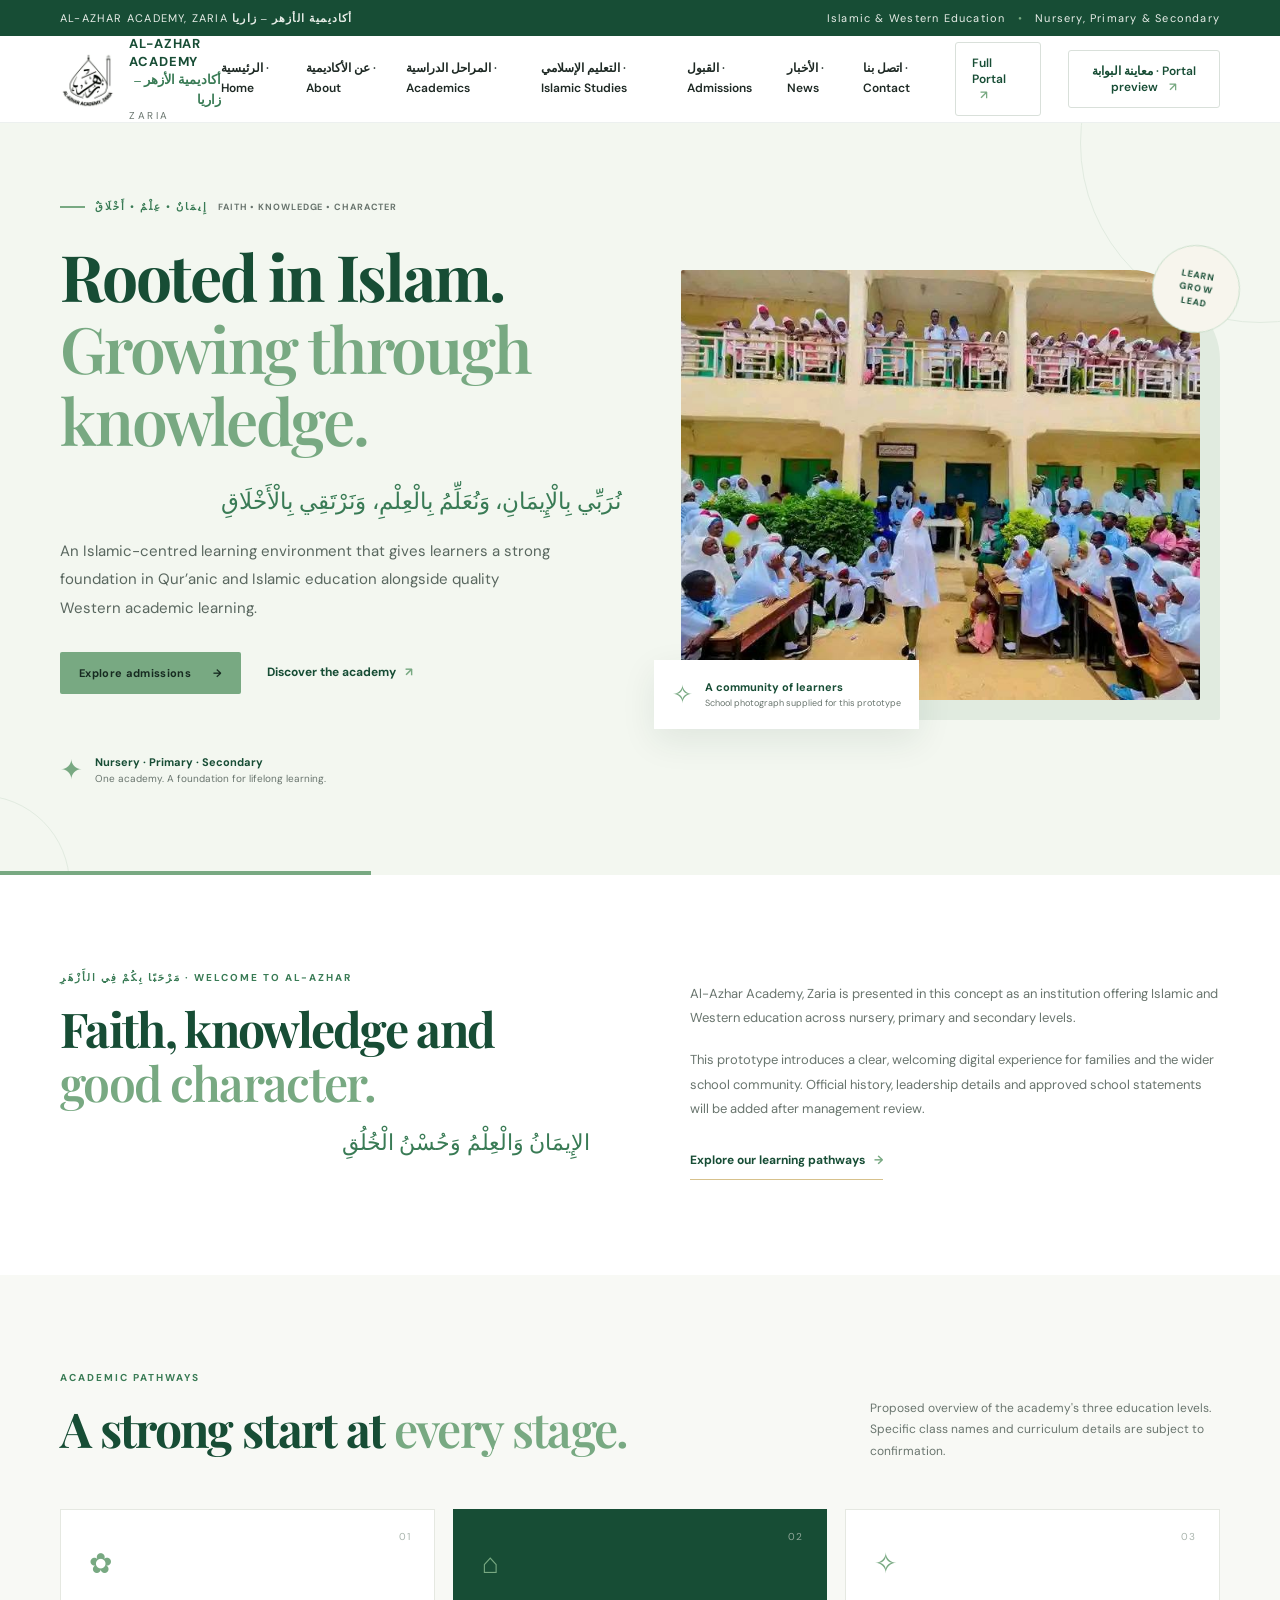
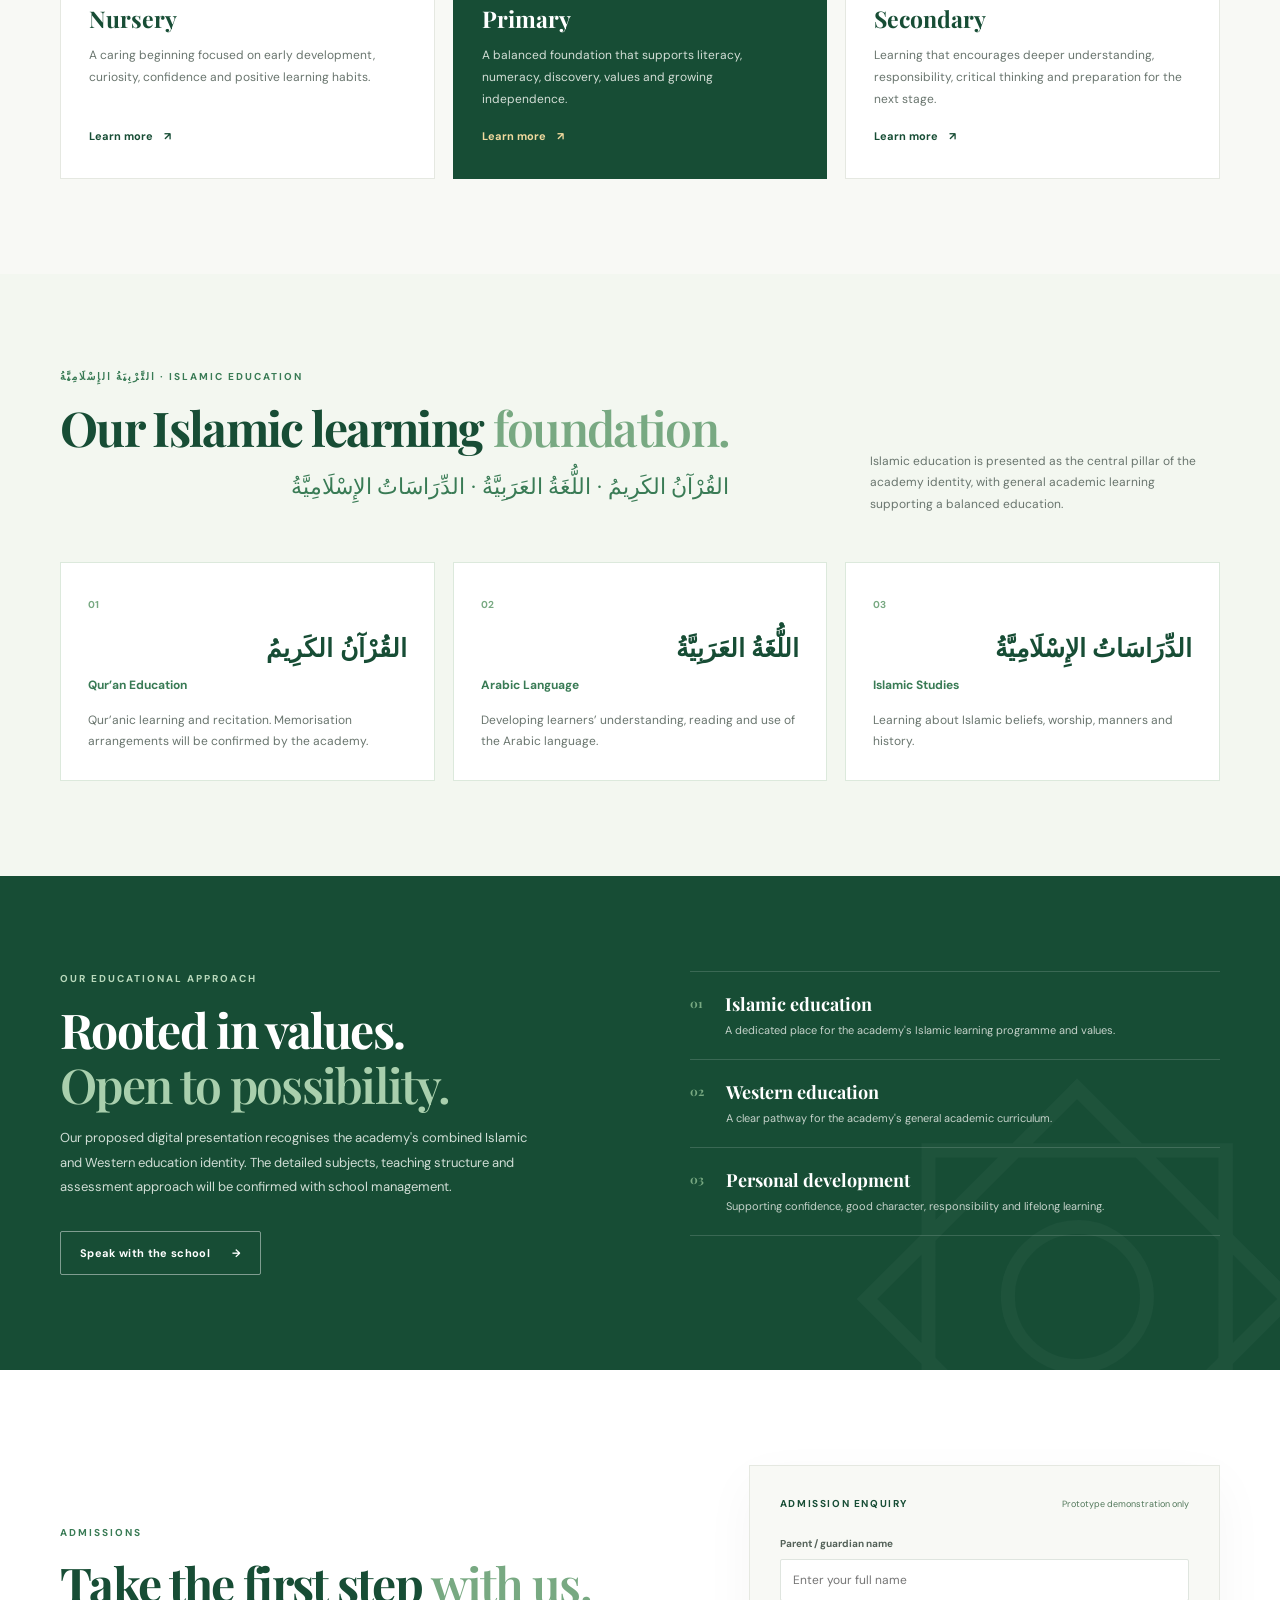
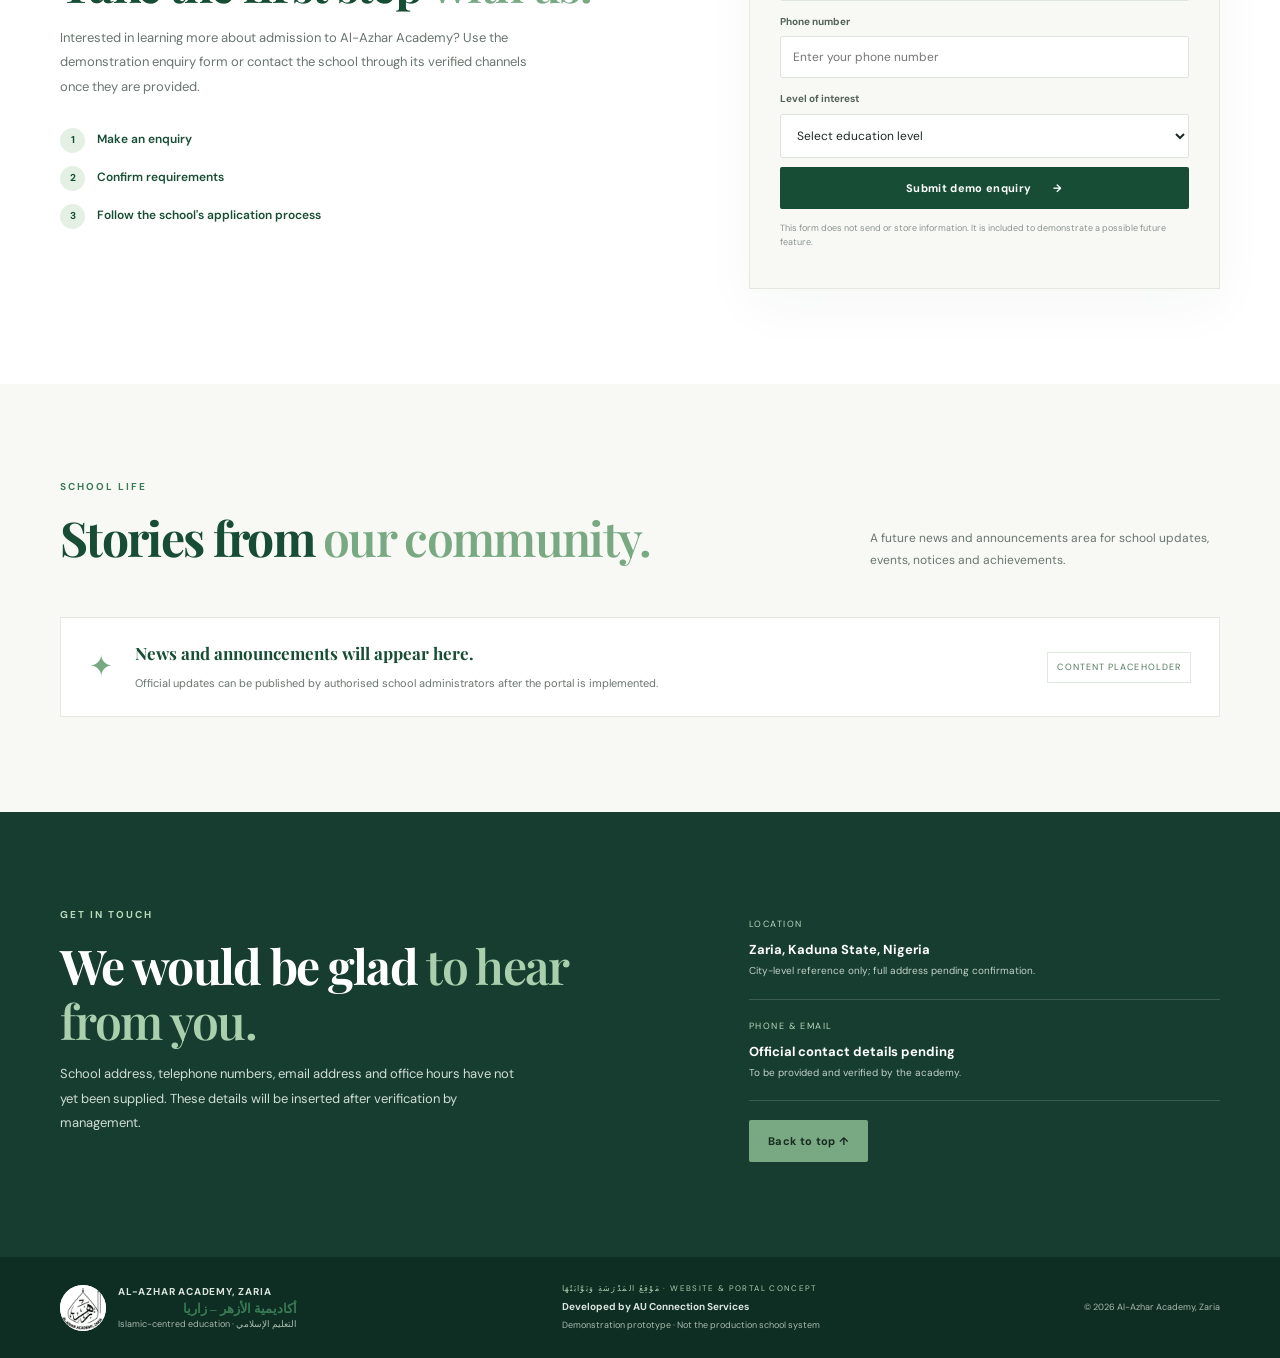
==== index.html @ fdc5828b "Set public website to English-first reading direction" ====
<!doctype html>
<html lang="en" dir="ltr">
<head>
  <meta charset="utf-8">
  <meta name="viewport" content="width=device-width, initial-scale=1">
  <meta name="description" content="Al-Azhar Academy, Zaria — a proposed digital home for Islamic and Western education.">
  <meta name="theme-color" content="#174d35">
  <title>Al-Azhar Academy, Zaria | Learning with Knowledge and Values</title>
  <link rel="preconnect" href="https://fonts.googleapis.com">
  <link rel="preconnect" href="https://fonts.gstatic.com" crossorigin>
  <link href="https://fonts.googleapis.com/css2?family=DM+Sans:wght@400;500;600;700&family=Playfair+Display:wght@600;700;800&display=swap" rel="stylesheet">
  <link rel="stylesheet" href="styles.css">
</head>
<body>
  <!-- Top information strip: replace sample contact details after school confirmation. -->
  <div class="topbar"><div class="container topbar-inner"><span>AL-AZHAR ACADEMY, ZARIA <b lang="ar" dir="rtl">أكاديمية الأزهر – زاريا</b></span><span>Islamic &amp; Western Education <i>•</i> Nursery, Primary &amp; Secondary</span></div></div>
  <header class="site-header">
    <div class="container nav-wrap">
      <a class="brand" href="#home" aria-label="Al-Azhar Academy home"><img src="school-logo.jpg" alt="Al-Azhar Academy, Zaria official logo"><span><strong>AL-AZHAR ACADEMY</strong><b class="arabic-brand" lang="ar" dir="rtl">أكاديمية الأزهر – زاريا</b><small>ZARIA</small></span></a>
      <button class="menu-toggle" id="menuToggle" aria-label="Open navigation" aria-expanded="false">☰</button>
      <nav class="main-nav" id="mainNav" aria-label="Main navigation">
        <a href="#home">الرئيسية · Home</a><a href="#about">عن الأكاديمية · About</a><a href="#programmes">المراحل الدراسية · Academics</a><a href="#islamic">التعليم الإسلامي · Islamic Studies</a><a href="#admissions">القبول · Admissions</a><a href="#news">الأخبار · News</a><a href="#contact">اتصل بنا · Contact</a><a href="portal.html" class="portal-button">Full Portal <span>↗</span></a><button class="portal-button" id="portalButton">معاينة البوابة · Portal preview <span>↗</span></button>
      </nav>
    </div>
  </header>
  <main>
    <section class="hero" id="home"><div class="hero-shape shape-one"></div><div class="hero-shape shape-two"></div><div class="container hero-grid">
      <div class="hero-copy"><div class="eyebrow"><span></span> إِيمَانٌ • عِلْمٌ • أَخْلَاقٌ <small>FAITH • KNOWLEDGE • CHARACTER</small></div><h1>Rooted in Islam. <em>Growing through knowledge.</em></h1><p class="arabic-lead" lang="ar" dir="rtl">نُرَبِّي بِالْإِيمَانِ، وَنُعَلِّمُ بِالْعِلْمِ، وَنَرْتَقِي بِالْأَخْلَاقِ</p><p class="hero-lead">An Islamic-centred learning environment that gives learners a strong foundation in Qur’anic and Islamic education alongside quality Western academic learning.</p><div class="hero-actions"><a class="btn btn-gold" href="#admissions">Explore admissions <b>→</b></a><a class="text-link" href="#about">Discover the academy <span>↗</span></a></div><div class="hero-note"><span class="note-mark">✦</span><span><strong>Nursery · Primary · Secondary</strong><small>One academy. A foundation for lifelong learning.</small></span></div></div>
      <div class="hero-visual"><div class="photo-frame"><img src="school-photo.jpg" alt="Students and part of the Al-Azhar Academy school premises"></div><div class="photo-caption"><span class="caption-icon">✧</span><span><strong>A community of learners</strong><small>School photograph supplied for this prototype</small></span></div><div class="round-stamp">LEARN<br>GROW<br>LEAD</div></div>
    </div><div class="hero-bottom-line"></div></section>
    <section class="intro section" id="about"><div class="container intro-grid"><div><p class="section-kicker">مَرْحَبًا بِكُمْ فِي الأَزْهَرِ · WELCOME TO AL-AZHAR</p><h2>Faith, knowledge and <em>good character.</em></h2><p class="arabic-heading" lang="ar" dir="rtl">الإِيمَانُ وَالْعِلْمُ وَحُسْنُ الْخُلُقِ</p></div><div class="intro-text"><p>Al-Azhar Academy, Zaria is presented in this concept as an institution offering Islamic and Western education across nursery, primary and secondary levels.</p><p>This prototype introduces a clear, welcoming digital experience for families and the wider school community. Official history, leadership details and approved school statements will be added after management review.</p><a class="under-link" href="#programmes">Explore our learning pathways <span>→</span></a></div></div></section>
    <section class="programmes section" id="programmes"><div class="container"><div class="section-heading"><div><p class="section-kicker">ACADEMIC PATHWAYS</p><h2>A strong start at <em>every stage.</em></h2></div><p>Proposed overview of the academy's three education levels. Specific class names and curriculum details are subject to confirmation.</p></div><div class="programme-grid">
      <article class="programme-card"><div class="card-number">01</div><div class="programme-icon">✿</div><h3>Nursery</h3><p>A caring beginning focused on early development, curiosity, confidence and positive learning habits.</p><a href="#contact">Learn more <span>↗</span></a></article>
      <article class="programme-card featured"><div class="card-number">02</div><div class="programme-icon">⌂</div><h3>Primary</h3><p>A balanced foundation that supports literacy, numeracy, discovery, values and growing independence.</p><a href="#contact">Learn more <span>↗</span></a></article>
      <article class="programme-card"><div class="card-number">03</div><div class="programme-icon">✧</div><h3>Secondary</h3><p>Learning that encourages deeper understanding, responsibility, critical thinking and preparation for the next stage.</p><a href="#contact">Learn more <span>↗</span></a></article>
    </div></div></section>
    <section class="islamic section" id="islamic"><div class="container"><div class="section-heading"><div><p class="section-kicker">التَّرْبِيَةُ الإِسْلَامِيَّةُ · ISLAMIC EDUCATION</p><h2>Our Islamic learning <em>foundation.</em></h2><p class="arabic-heading" lang="ar" dir="rtl">القُرْآنُ الكَرِيمُ · اللُّغَةُ العَرَبِيَّةُ · الدِّرَاسَاتُ الإِسْلَامِيَّةُ</p></div><p>Islamic education is presented as the central pillar of the academy identity, with general academic learning supporting a balanced education.</p></div><div class="islamic-grid"><article><span>01</span><h3 lang="ar" dir="rtl">القُرْآنُ الكَرِيمُ</h3><b>Qur’an Education</b><p>Qur’anic learning and recitation. Memorisation arrangements will be confirmed by the academy.</p></article><article><span>02</span><h3 lang="ar" dir="rtl">اللُّغَةُ العَرَبِيَّةُ</h3><b>Arabic Language</b><p>Developing learners’ understanding, reading and use of the Arabic language.</p></article><article><span>03</span><h3 lang="ar" dir="rtl">الدِّرَاسَاتُ الإِسْلَامِيَّةُ</h3><b>Islamic Studies</b><p>Learning about Islamic beliefs, worship, manners and history.</p></article></div></div></section><section class="values section"><div class="container values-grid"><div class="values-copy"><p class="section-kicker light">OUR EDUCATIONAL APPROACH</p><h2>Rooted in values.<br><em>Open to possibility.</em></h2><p>Our proposed digital presentation recognises the academy's combined Islamic and Western education identity. The detailed subjects, teaching structure and assessment approach will be confirmed with school management.</p><a class="btn btn-outline" href="#contact">Speak with the school <span>→</span></a></div><div class="values-list"><div><span>01</span><section><h3>Islamic education</h3><p>A dedicated place for the academy's Islamic learning programme and values.</p></section></div><div><span>02</span><section><h3>Western education</h3><p>A clear pathway for the academy's general academic curriculum.</p></section></div><div><span>03</span><section><h3>Personal development</h3><p>Supporting confidence, good character, responsibility and lifelong learning.</p></section></div></div></div></section>
    <section class="admissions section" id="admissions"><div class="container admissions-grid"><div><p class="section-kicker">ADMISSIONS</p><h2>Take the first step <em>with us.</em></h2><p class="admissions-lead">Interested in learning more about admission to Al-Azhar Academy? Use the demonstration enquiry form or contact the school through its verified channels once they are provided.</p><div class="admission-steps"><span><b>1</b> Make an enquiry</span><span><b>2</b> Confirm requirements</span><span><b>3</b> Follow the school's application process</span></div></div>
      <form class="enquiry-card" id="enquiryForm"><div class="form-title"><span>ADMISSION ENQUIRY</span><small>Prototype demonstration only</small></div><label for="parentName">Parent / guardian name</label><input id="parentName" name="parentName" required placeholder="Enter your full name"><label for="phone">Phone number</label><input id="phone" name="phone" required placeholder="Enter your phone number"><label for="level">Level of interest</label><select id="level" name="level" required><option value="">Select education level</option><option>Nursery</option><option>Primary</option><option>Secondary</option></select><button class="btn btn-green" type="submit">Submit demo enquiry <span>→</span></button><p class="form-disclaimer">This form does not send or store information. It is included to demonstrate a possible future feature.</p><div class="form-feedback" id="formFeedback" role="status"></div></form>
    </div></section>
    <section class="news section" id="news"><div class="container"><div class="section-heading"><div><p class="section-kicker">SCHOOL LIFE</p><h2>Stories from <em>our community.</em></h2></div><p>A future news and announcements area for school updates, events, notices and achievements.</p></div><div class="news-placeholder"><div class="news-symbol">✦</div><div><strong>News and announcements will appear here.</strong><p>Official updates can be published by authorised school administrators after the portal is implemented.</p></div><span class="coming-soon">CONTENT PLACEHOLDER</span></div></div></section>
    <section class="contact section" id="contact"><div class="container contact-grid"><div><p class="section-kicker light">GET IN TOUCH</p><h2>We would be glad <em>to hear from you.</em></h2><p>School address, telephone numbers, email address and office hours have not yet been supplied. These details will be inserted after verification by management.</p></div><div class="contact-details"><div><span>LOCATION</span><strong>Zaria, Kaduna State, Nigeria</strong><small>City-level reference only; full address pending confirmation.</small></div><div><span>PHONE &amp; EMAIL</span><strong>Official contact details pending</strong><small>To be provided and verified by the academy.</small></div><a class="btn btn-gold" href="#home">Back to top ↑</a></div></div></section>
  </main>
  <footer class="footer"><div class="container footer-inner"><div class="footer-brand"><img src="school-logo.jpg" alt="Al-Azhar Academy logo"><span><strong>AL-AZHAR ACADEMY, ZARIA</strong><b class="arabic-brand" lang="ar" dir="rtl">أكاديمية الأزهر – زاريا</b><small>Islamic-centred education · التعليم الإسلامي</small></span></div><div class="footer-note"><span>مَوْقِعُ المَدْرَسَةِ وَبَوَّابَتُهَا · WEBSITE &amp; PORTAL CONCEPT</span><strong>Developed by AU Connection Services</strong><small>Demonstration prototype · Not the production school system</small></div><div class="copyright">© <span id="year"></span> Al-Azhar Academy, Zaria</div></div></footer>
  <!-- Portal preview modal: visual concept only; no login or live data is connected. -->
  <div class="modal-backdrop" id="portalModal" aria-hidden="true"><section class="portal-modal" role="dialog" aria-modal="true" aria-labelledby="portalTitle"><button class="modal-close" id="closePortal" aria-label="Close portal preview">×</button><p class="section-kicker">FUTURE DIGITAL SERVICE</p><h2 id="portalTitle">School portal <em>preview.</em></h2><p>This screen illustrates how a future portal could present services. No accounts, student records or live school data are connected.</p><div class="portal-options"><button type="button" data-role="parent"><span>◎</span><strong>Parent portal</strong><small>Attendance, notices and learner updates</small></button><button type="button" data-role="student"><span>▤</span><strong>Student portal</strong><small>Timetable, assignments and results</small></button><button type="button" data-role="teacher"><span>⌘</span><strong>Teacher / Staff</strong><small>Class activities and academic records</small></button><button type="button" data-role="admin"><span>▦</span><strong>Administration</strong><small>School operations and reporting</small></button></div><div class="portal-dashboard" id="portalDashboard" aria-live="polite"><h3>Choose a portal to explore</h3><p>Select Parent, Student, Teacher or Administration to view an interactive sample dashboard.</p></div><a class="btn btn-green portal-launch" href="portal.html">Open full school portal <span>↗</span></a><div class="demo-label">INTERACTIVE DEMONSTRATION · SAMPLE DATA ONLY · NO REAL LOGIN</div></section></div>
  <script src="script.js"></script>
</body>
</html>
---- styles.css ----
/* Al-Azhar Academy prototype styles. Keep layout, colour and responsive rules here. */
:root{--green:#174d35;--green2:#397b55;--gold:#78a982;--cream:#f3f7f0;--ink:#1e2924;--muted:#69756e;--line:#e5e8e1;--white:#fff;--serif:'Playfair Display',Georgia,serif;--sans:'DM Sans',Arial,sans-serif}*{box-sizing:border-box}html{scroll-behavior:smooth}body{margin:0;background:#fff;color:var(--ink);font-family:var(--sans);line-height:1.65}a{color:inherit;text-decoration:none}.container{width:min(1160px,calc(100% - 48px));margin:auto}.topbar{background:var(--green);color:#e9eee9;font-size:11px;letter-spacing:.11em}.topbar-inner{display:flex;justify-content:space-between;padding:9px 0}.topbar i{color:var(--gold);font-style:normal;padding:0 8px}.site-header{background:#fff;position:sticky;top:0;z-index:20;border-bottom:1px solid rgba(18,63,49,.08)}.nav-wrap{height:86px;display:flex;align-items:center;justify-content:space-between}.brand,.footer-brand{display:flex;align-items:center;gap:12px}.brand img{width:57px;height:57px;object-fit:contain}.brand span,.footer-brand span{display:flex;flex-direction:column;line-height:1.35}.brand strong{font-size:13px;letter-spacing:.07em;color:var(--green)}.brand small{font-size:10px;letter-spacing:.25em;color:var(--muted)}.main-nav{display:flex;align-items:center;gap:27px;font-size:12px;font-weight:600}.main-nav>a{transition:color .2s}.main-nav>a:hover{color:var(--gold)}.portal-button{border:1px solid #d9e0da;background:white;color:var(--green);padding:12px 16px;border-radius:3px;font:600 12px var(--sans);cursor:pointer}.portal-button span{color:var(--gold);padding-left:8px}.menu-toggle{display:none;border:0;background:none;font-size:26px;color:var(--green)}.hero{position:relative;overflow:hidden;background:var(--cream);padding:76px 0 82px}.hero-grid{display:grid;grid-template-columns:1.02fr .98fr;align-items:center;gap:60px;position:relative;z-index:1}.eyebrow,.section-kicker{font-size:10px;letter-spacing:.2em;font-weight:700;color:var(--green2)}.eyebrow{display:flex;align-items:center;gap:10px}.eyebrow span{width:25px;height:2px;background:var(--gold)}h1,h2,h3,p{margin-top:0}h1,h2{font-family:var(--serif);font-weight:700;letter-spacing:-.035em;line-height:1.13}h1{font-size:clamp(42px,5vw,66px);margin:24px 0 22px;color:var(--green)}h1 em,h2 em{font-weight:600;color:var(--gold);font-style:normal}.hero-lead{font-size:15px;line-height:1.9;color:#59675f;max-width:500px}.hero-actions{display:flex;align-items:center;gap:26px;margin-top:30px}.btn{display:inline-flex;align-items:center;justify-content:center;gap:22px;padding:14px 19px;border:0;border-radius:2px;font:700 11px var(--sans);letter-spacing:.03em;cursor:pointer}.btn-gold{background:var(--gold);color:#172b21}.btn-green{background:var(--green);color:white;width:100%;margin-top:9px}.btn-outline{border:1px solid rgba(255,255,255,.45);color:#fff;background:transparent;margin-top:18px}.text-link,.under-link{font-size:12px;font-weight:700;color:var(--green)}.text-link span,.under-link span{color:var(--gold);padding-left:6px}.hero-note{display:flex;gap:12px;align-items:center;margin-top:54px}.note-mark{font-size:27px;color:var(--gold)}.hero-note span:last-child{display:flex;flex-direction:column}.hero-note strong{font-size:11px;color:var(--green)}.hero-note small{font-size:10px;color:var(--muted)}.hero-visual{position:relative;padding:0 20px 22px 0}.photo-frame{height:430px;overflow:hidden;border-radius:2px 70px 2px 2px;box-shadow:20px 20px 0 #e1ebe0}.photo-frame img{width:100%;height:100%;object-fit:cover;object-position:center}.photo-caption{position:absolute;bottom:-7px;left:-27px;background:#fff;padding:14px 18px;display:flex;align-items:center;gap:12px;box-shadow:0 12px 35px #173b2b16}.caption-icon{font-size:25px;color:var(--gold)}.photo-caption span:last-child{display:flex;flex-direction:column}.photo-caption strong{font-size:11px;color:var(--green)}.photo-caption small{font-size:9px;color:var(--muted)}.round-stamp{position:absolute;right:-20px;top:-25px;border:1px solid #c8ddc9;background:#f7f5ed;color:var(--green);border-radius:50%;width:88px;height:88px;display:grid;place-content:center;text-align:center;font-size:9px;font-weight:700;letter-spacing:.12em;line-height:1.5;transform:rotate(10deg)}.hero-shape{position:absolute;border:1px solid #e1ebe0;border-radius:50%}.shape-one{width:360px;height:360px;right:-160px;top:-160px}.shape-two{width:180px;height:180px;left:-110px;bottom:-100px}.hero-bottom-line{height:4px;background:var(--gold);position:absolute;bottom:0;left:0;width:29%}.section{padding:95px 0}.intro-grid{display:grid;grid-template-columns:1fr 1fr;gap:100px}.section h2{font-size:clamp(34px,4vw,48px);color:var(--green);margin:15px 0}.intro-text{padding-top:12px;color:var(--muted);font-size:13px;line-height:1.9}.intro-text p{margin-bottom:17px}.under-link{display:inline-block;margin-top:10px;border-bottom:1px solid #d7c18c;padding-bottom:7px}.programmes{background:#f8f9f5}.section-heading{display:flex;align-items:end;justify-content:space-between;gap:50px;margin-bottom:38px}.section-heading>p{max-width:350px;font-size:12px;line-height:1.8;color:var(--muted);margin-bottom:8px}.programme-grid{display:grid;grid-template-columns:repeat(3,1fr);gap:18px}.programme-card{position:relative;background:#fff;padding:31px 28px 28px;border:1px solid var(--line);min-height:270px;transition:transform .25s,box-shadow .25s}.programme-card:hover{transform:translateY(-5px);box-shadow:0 18px 40px #173b2b0c}.programme-card.featured{background:var(--green);color:white;border-color:var(--green)}.card-number{position:absolute;right:23px;top:19px;color:#a9b4ad;font-size:10px;letter-spacing:.1em}.featured .card-number{color:#91a89a}.programme-icon{font-size:28px;color:var(--gold);margin-bottom:16px}.programme-card h3{font:700 23px var(--serif);margin-bottom:10px;color:var(--green)}.featured h3{color:white}.programme-card p{font-size:12px;color:var(--muted);line-height:1.85;min-height:66px}.featured p{color:#d3ded6}.programme-card a{font-size:11px;font-weight:700;color:var(--green)}.featured a{color:#f1d99e}.programme-card a span{padding-left:8px}.values{background:var(--green);color:white;position:relative;overflow:hidden}.values:after{content:'۞';position:absolute;right:-25px;bottom:-160px;color:#ffffff08;font-size:470px;line-height:1}.values-grid{display:grid;grid-template-columns:1fr 1fr;gap:100px;position:relative;z-index:1}.section-kicker.light{color:#b9d9bc}.values h2,.contact h2{color:white}.values h2 em,.contact h2 em{color:#a9cfad}.values-copy>p:not(.section-kicker),.contact-grid>div:first-child>p:not(.section-kicker){font-size:13px;color:#d0ddd5;line-height:1.9;max-width:470px}.values-list>div{display:flex;gap:22px;padding:20px 0;border-bottom:1px solid #ffffff27}.values-list>div:first-child{border-top:1px solid #ffffff27}.values-list>div>span{font:700 12px var(--serif);color:var(--gold);padding-top:3px}.values-list h3{font:700 18px var(--serif);margin:0 0 5px}.values-list p{font-size:11px;color:#c5d2ca;margin:0}.admissions-grid{display:grid;grid-template-columns:1fr .8fr;gap:100px;align-items:center}.admissions-lead{font-size:13px;color:var(--muted);line-height:1.9;max-width:470px}.admission-steps{display:grid;gap:13px;margin-top:28px;font-size:12px;font-weight:600;color:var(--green)}.admission-steps span{display:flex;align-items:center;gap:12px}.admission-steps b{width:25px;height:25px;border-radius:50%;background:#e5f0e4;color:var(--green);display:grid;place-items:center;font-size:10px}.enquiry-card{padding:30px;background:#f8f9f5;border:1px solid var(--line);box-shadow:0 18px 50px #173b2b0a}.form-title{display:flex;justify-content:space-between;align-items:center;margin-bottom:24px}.form-title span{font-size:10px;font-weight:700;letter-spacing:.16em;color:var(--green)}.form-title small{font-size:9px;color:#52785b}.enquiry-card label{display:block;font-size:10px;font-weight:700;margin:13px 0 6px;color:#536158}.enquiry-card input,.enquiry-card select{width:100%;padding:12px;border:1px solid #dfe5df;background:#fff;border-radius:2px;font:12px var(--sans);color:var(--ink)}.enquiry-card input:focus,.enquiry-card select:focus{outline:2px solid #78a98255;border-color:var(--gold)}.form-disclaimer{font-size:9px;color:#8a938d;line-height:1.6;margin:12px 0 0}.form-feedback{font-size:11px;color:var(--green);margin-top:8px}.news{background:#f8f9f5}.news-placeholder{display:flex;align-items:center;gap:22px;background:white;border:1px solid var(--line);padding:24px 28px}.news-symbol{font-size:29px;color:var(--gold)}.news-placeholder strong{font:700 17px var(--serif);color:var(--green)}.news-placeholder p{font-size:11px;color:var(--muted);margin:5px 0 0}.coming-soon{margin-left:auto;white-space:nowrap;font-size:9px;letter-spacing:.12em;color:#52785b;border:1px solid #dce9dc;padding:7px 9px}.contact{background:#163d30;color:white}.contact-grid{display:grid;grid-template-columns:1fr .8fr;gap:100px}.contact-details{padding-top:10px}.contact-details>div{display:flex;flex-direction:column;padding:0 0 19px;margin-bottom:19px;border-bottom:1px solid #ffffff28}.contact-details span{font-size:9px;letter-spacing:.16em;color:#b9d9bc;margin-bottom:7px}.contact-details strong{font-size:13px}.contact-details small{font-size:10px;color:#c4d1c9;margin-top:3px}.footer{background:#0e2d23;color:#dbe4de;padding:25px 0}.footer-inner{display:flex;align-items:center;justify-content:space-between;gap:20px}.footer-brand img{width:46px;height:46px;object-fit:contain;background:#fff;border-radius:50%}.footer-brand strong{font-size:10px;letter-spacing:.08em}.footer-brand small,.footer-note small{font-size:9px;color:#aabbb0}.footer-note{display:flex;flex-direction:column;gap:3px}.footer-note>span{font-size:8px;letter-spacing:.17em;color:#a9cfad}.footer-note strong{font-size:10px}.copyright{font-size:9px;color:#aabbb0}.modal-backdrop{display:none;position:fixed;inset:0;background:#081b14b8;z-index:50;align-items:center;justify-content:center;padding:20px}.modal-backdrop.open{display:flex}.portal-modal{position:relative;background:#fff;max-width:610px;width:100%;padding:38px;border-radius:4px;box-shadow:0 30px 90px #0004}.portal-modal h2{font-size:37px;margin:10px 0}.portal-modal>p:not(.section-kicker){font-size:12px;color:var(--muted);line-height:1.8}.modal-close{position:absolute;right:18px;top:12px;border:0;background:none;font-size:28px;color:var(--green);cursor:pointer}.portal-options{display:grid;grid-template-columns:1fr 1fr;gap:10px;margin:23px 0}.portal-options article{border:1px solid var(--line);padding:15px;display:grid;grid-template-columns:32px 1fr;column-gap:9px}.portal-options article>span{grid-row:span 2;font-size:21px;color:var(--gold)}.portal-options strong{font-size:12px;color:var(--green)}.portal-options small{font-size:9px;color:var(--muted)}.demo-label{font-size:9px;letter-spacing:.15em;font-weight:700;color:#52785b;background:#edf4eb;padding:10px;text-align:center}
@media(max-width:900px){.main-nav{gap:14px}.hero-grid{gap:35px}.photo-frame{height:360px}.intro-grid,.values-grid,.admissions-grid,.contact-grid{gap:45px}.section{padding:75px 0}}
@media(max-width:720px){.container{width:min(100% - 34px,560px)}.topbar-inner{font-size:9px;gap:12px}.topbar-inner span:last-child{text-align:right}.nav-wrap{height:72px}.brand img{width:48px;height:48px}.menu-toggle{display:block}.main-nav{display:none;position:absolute;top:72px;left:0;right:0;background:#fff;padding:20px 24px 24px;box-shadow:0 15px 20px #0c302016;flex-direction:column;align-items:stretch;gap:17px}.main-nav.open{display:flex}.main-nav>a{font-size:13px}.portal-button{align-self:flex-start}.hero{padding:55px 0 65px}.hero-grid{grid-template-columns:1fr;gap:48px}.hero-visual{margin:0 8px 0 22px}.photo-frame{height:310px}.round-stamp{right:-13px}.hero-note{margin-top:35px}.hero-actions{gap:18px;flex-wrap:wrap}.section{padding:66px 0}.intro-grid,.values-grid,.admissions-grid,.contact-grid{grid-template-columns:1fr;gap:25px}.section-heading{display:block}.section-heading>p{margin-top:12px}.programme-grid{grid-template-columns:1fr}.programme-card{min-height:auto}.programme-card p{min-height:0}.values-list{margin-top:10px}.enquiry-card{padding:23px}.news-placeholder{align-items:flex-start;padding:20px;gap:14px}.coming-soon{display:none}.footer-inner{align-items:flex-start;flex-direction:column}.footer-note{padding-left:58px}.copyright{padding-left:58px}.portal-modal{padding:29px 22px}.portal-options{grid-template-columns:1fr 1fr}}
@media(max-width:390px){.topbar-inner span:last-child{max-width:52%}.hero-actions{align-items:flex-start;flex-direction:column}.portal-options{grid-template-columns:1fr}.photo-frame{height:260px}}


/* Bilingual Islamic identity additions. Arabic uses right-to-left direction and a readable Arabic font. */
.arabic-brand,.arabic-lead,.arabic-heading,[lang="ar"]{font-family:"Noto Naskh Arabic","Amiri",serif}
.arabic-brand{font-size:13px;color:var(--green2);font-weight:700;line-height:1.5}
.arabic-lead{font-size:23px;color:var(--green2);line-height:2;margin:12px 0}
.arabic-heading{font-size:22px;color:var(--green2);margin:12px 0 18px}
.eyebrow small{font-size:9px;letter-spacing:.1em;color:var(--muted)}
.islamic{background:#f3f7f0}
.islamic-grid{display:grid;grid-template-columns:repeat(3,1fr);gap:18px}
.islamic-grid article{background:#fff;border:1px solid #dce9dc;padding:27px;position:relative}
.islamic-grid article>span{font-size:10px;color:#78a982;font-weight:700}
.islamic-grid h3{font-size:25px;color:var(--green);margin:12px 0 2px}
.islamic-grid b{font-size:12px;color:var(--green2)}
.islamic-grid p{font-size:12px;color:var(--muted);line-height:1.8;margin:12px 0 0}
.portal-options button{border:1px solid var(--line);background:#fff;padding:15px;display:grid;grid-template-columns:32px 1fr;column-gap:9px;text-align:left;cursor:pointer;font-family:var(--sans)}
.portal-options button:hover,.portal-options button.active{border-color:#78a982;background:#f3f7f0}
.portal-options button>span{grid-row:span 2;font-size:21px;color:#78a982}
.portal-options button strong{font-size:12px;color:var(--green)}
.portal-options button small{font-size:9px;color:var(--muted)}
.portal-dashboard{background:#f3f7f0;border:1px solid #dce9dc;padding:18px;margin:0 0 14px}
.portal-dashboard h3{font:700 19px var(--serif);color:var(--green);margin:0 0 8px}
.portal-dashboard p{font-size:11px;color:var(--muted);margin:0 0 12px}
.portal-dashboard .demo-tiles{display:grid;grid-template-columns:repeat(2,1fr);gap:8px}
.portal-dashboard .demo-tiles div{background:#fff;border:1px solid #e1ebe0;padding:10px}
.portal-dashboard .demo-tiles strong{display:block;color:var(--green);font-size:12px}
.portal-dashboard .demo-tiles small{font-size:9px;color:var(--muted)}
.portal-dashboard .demo-action{margin:8px 8px 0 0;border:1px solid #b9d9bc;background:#fff;color:var(--green);padding:8px 10px;font:600 10px var(--sans);cursor:pointer}
.portal-dashboard .demo-action:hover{background:#e5f0e4}
@media(max-width:720px){.islamic-grid{grid-template-columns:1fr}.arabic-lead{font-size:19px}.portal-dashboard .demo-tiles{grid-template-columns:1fr 1fr}}


/* Payment-record demonstration styles. */
.portal-subheading{font:700 15px var(--serif);color:var(--green);margin:18px 0 8px}
.portal-hint{font-size:10px!important;color:var(--muted);line-height:1.7;margin:10px 0}
.demo-payment-form{display:grid;grid-template-columns:1fr 1fr;gap:10px;background:#fff;border:1px solid var(--line);padding:12px;margin:10px 0}
.demo-payment-form label{display:flex;flex-direction:column;gap:5px;font-size:10px;font-weight:700;color:var(--green)}
.demo-payment-form input,.demo-payment-form select{width:100%;min-width:0;padding:9px;border:1px solid var(--line);background:#fff;color:var(--ink);font:11px var(--sans)}
.demo-payment-form button,.demo-payment-form .demo-action-feedback{grid-column:1/-1}
.payment-record{display:grid;grid-template-columns:1fr 1.4fr auto;gap:10px;align-items:center;padding:11px;border:1px solid var(--line);background:#fff;margin:7px 0}
.payment-record strong{display:block;color:var(--green);font-size:13px}
.payment-record b{display:block;font-size:10px;color:var(--ink)}
.payment-record small{display:block;font-size:9px;color:var(--muted)}
.payment-status{font-size:9px;color:#27633e;background:#e9f4e9;padding:5px 7px;white-space:nowrap}
@media(max-width:520px){.demo-payment-form{grid-template-columns:1fr}.payment-record{grid-template-columns:1fr 1fr}.payment-status{grid-column:1/-1;justify-self:start}}


/* Academy watermark and direct portal launch button. */
body:before{content:"";position:fixed;inset:0;pointer-events:none;z-index:0;background-image:url("school-logo.jpg");background-repeat:no-repeat;background-position:center;background-size:min(48vw,520px);opacity:.025;filter:grayscale(1)}
.site-header,main,footer,.modal-backdrop{position:relative;z-index:1}
.portal-launch{margin:0 0 14px;width:100%;text-align:center}
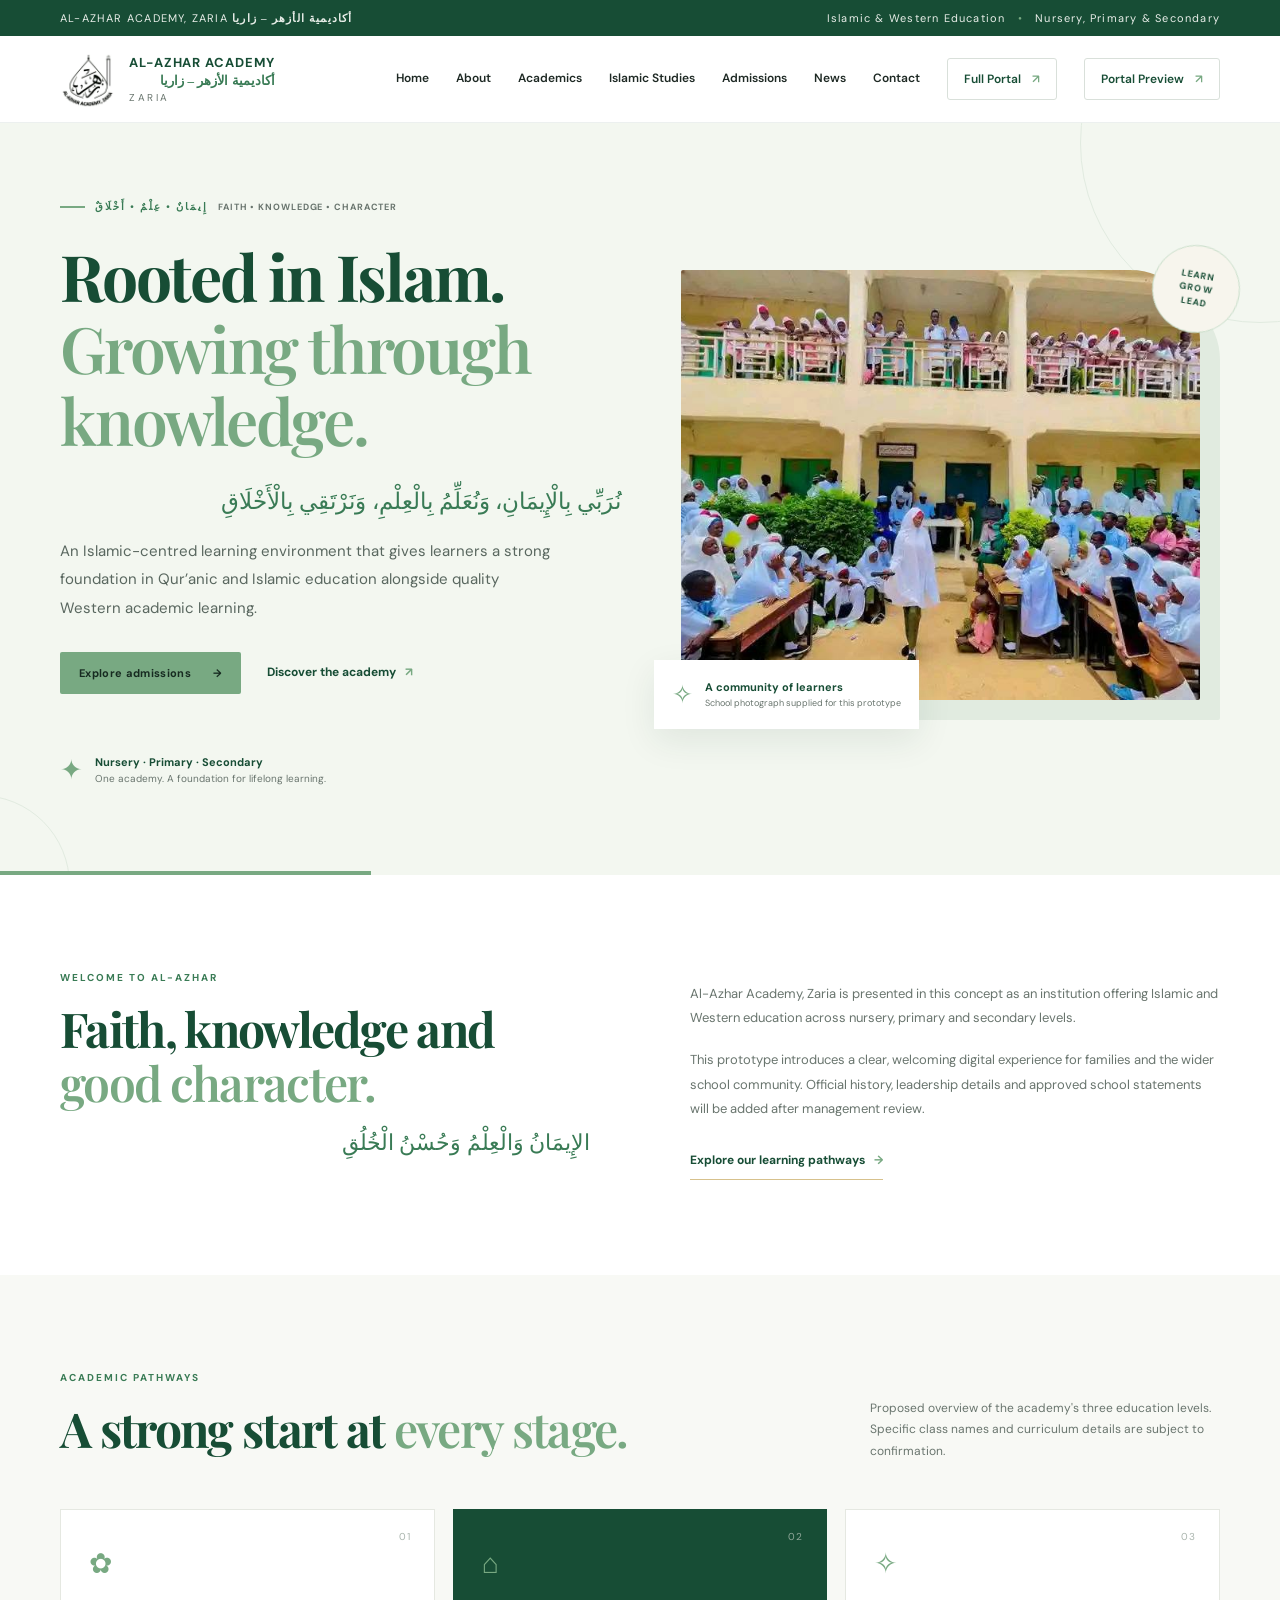
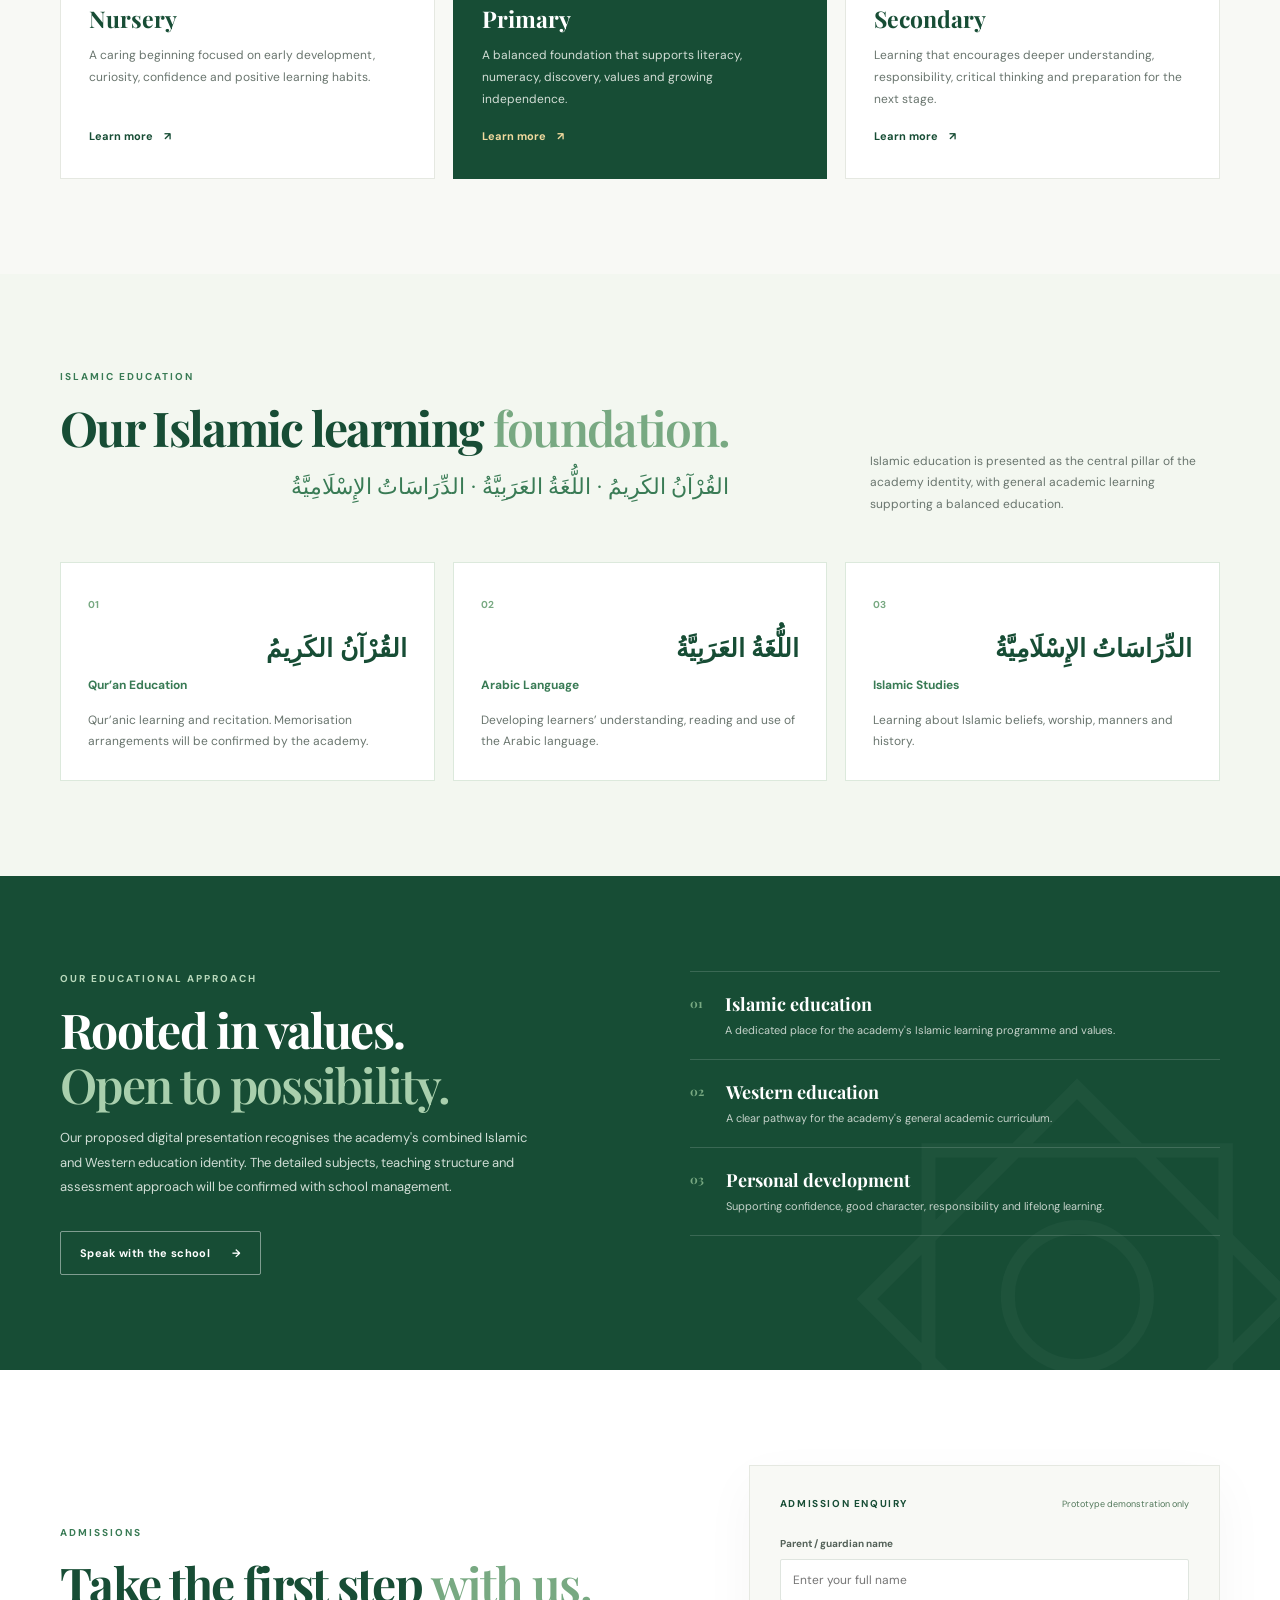
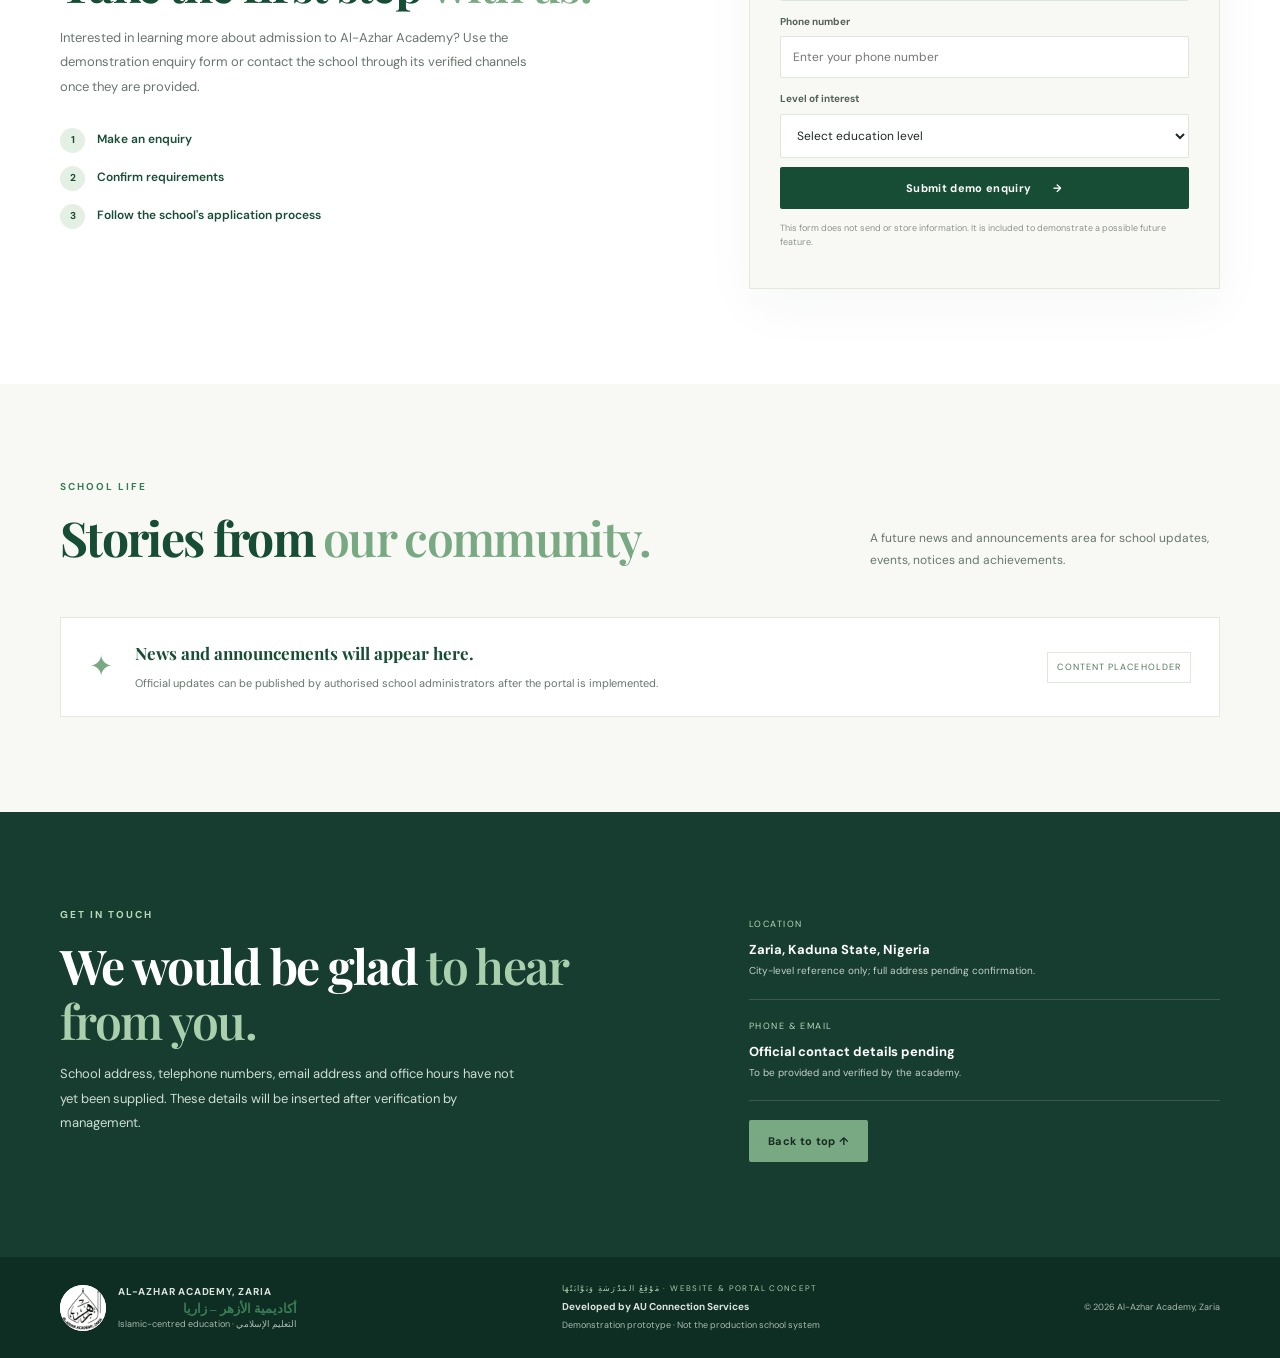
==== commit 68c8c625: "Make public website navigation and section labels English-first" ====
--- a/index.html
+++ b/index.html
@@ -19,7 +19,7 @@
       <a class="brand" href="#home" aria-label="Al-Azhar Academy home"><img src="school-logo.jpg" alt="Al-Azhar Academy, Zaria official logo"><span><strong>AL-AZHAR ACADEMY</strong><b class="arabic-brand" lang="ar" dir="rtl">أكاديمية الأزهر – زاريا</b><small>ZARIA</small></span></a>
       <button class="menu-toggle" id="menuToggle" aria-label="Open navigation" aria-expanded="false">☰</button>
       <nav class="main-nav" id="mainNav" aria-label="Main navigation">
-        <a href="#home">الرئيسية · Home</a><a href="#about">عن الأكاديمية · About</a><a href="#programmes">المراحل الدراسية · Academics</a><a href="#islamic">التعليم الإسلامي · Islamic Studies</a><a href="#admissions">القبول · Admissions</a><a href="#news">الأخبار · News</a><a href="#contact">اتصل بنا · Contact</a><a href="portal.html" class="portal-button">Full Portal <span>↗</span></a><button class="portal-button" id="portalButton">معاينة البوابة · Portal preview <span>↗</span></button>
+        <a href="#home">Home</a><a href="#about">About</a><a href="#programmes">Academics</a><a href="#islamic">Islamic Studies</a><a href="#admissions">Admissions</a><a href="#news">News</a><a href="#contact">Contact</a><a href="portal.html" class="portal-button">Full Portal <span>↗</span></a><button class="portal-button" id="portalButton">Portal Preview <span>↗</span></button>
       </nav>
     </div>
   </header>
@@ -28,13 +28,13 @@
       <div class="hero-copy"><div class="eyebrow"><span></span> إِيمَانٌ • عِلْمٌ • أَخْلَاقٌ <small>FAITH • KNOWLEDGE • CHARACTER</small></div><h1>Rooted in Islam. <em>Growing through knowledge.</em></h1><p class="arabic-lead" lang="ar" dir="rtl">نُرَبِّي بِالْإِيمَانِ، وَنُعَلِّمُ بِالْعِلْمِ، وَنَرْتَقِي بِالْأَخْلَاقِ</p><p class="hero-lead">An Islamic-centred learning environment that gives learners a strong foundation in Qur’anic and Islamic education alongside quality Western academic learning.</p><div class="hero-actions"><a class="btn btn-gold" href="#admissions">Explore admissions <b>→</b></a><a class="text-link" href="#about">Discover the academy <span>↗</span></a></div><div class="hero-note"><span class="note-mark">✦</span><span><strong>Nursery · Primary · Secondary</strong><small>One academy. A foundation for lifelong learning.</small></span></div></div>
       <div class="hero-visual"><div class="photo-frame"><img src="school-photo.jpg" alt="Students and part of the Al-Azhar Academy school premises"></div><div class="photo-caption"><span class="caption-icon">✧</span><span><strong>A community of learners</strong><small>School photograph supplied for this prototype</small></span></div><div class="round-stamp">LEARN<br>GROW<br>LEAD</div></div>
     </div><div class="hero-bottom-line"></div></section>
-    <section class="intro section" id="about"><div class="container intro-grid"><div><p class="section-kicker">مَرْحَبًا بِكُمْ فِي الأَزْهَرِ · WELCOME TO AL-AZHAR</p><h2>Faith, knowledge and <em>good character.</em></h2><p class="arabic-heading" lang="ar" dir="rtl">الإِيمَانُ وَالْعِلْمُ وَحُسْنُ الْخُلُقِ</p></div><div class="intro-text"><p>Al-Azhar Academy, Zaria is presented in this concept as an institution offering Islamic and Western education across nursery, primary and secondary levels.</p><p>This prototype introduces a clear, welcoming digital experience for families and the wider school community. Official history, leadership details and approved school statements will be added after management review.</p><a class="under-link" href="#programmes">Explore our learning pathways <span>→</span></a></div></div></section>
+    <section class="intro section" id="about"><div class="container intro-grid"><div><p class="section-kicker">WELCOME TO AL-AZHAR</p><h2>Faith, knowledge and <em>good character.</em></h2><p class="arabic-heading" lang="ar" dir="rtl">الإِيمَانُ وَالْعِلْمُ وَحُسْنُ الْخُلُقِ</p></div><div class="intro-text"><p>Al-Azhar Academy, Zaria is presented in this concept as an institution offering Islamic and Western education across nursery, primary and secondary levels.</p><p>This prototype introduces a clear, welcoming digital experience for families and the wider school community. Official history, leadership details and approved school statements will be added after management review.</p><a class="under-link" href="#programmes">Explore our learning pathways <span>→</span></a></div></div></section>
     <section class="programmes section" id="programmes"><div class="container"><div class="section-heading"><div><p class="section-kicker">ACADEMIC PATHWAYS</p><h2>A strong start at <em>every stage.</em></h2></div><p>Proposed overview of the academy's three education levels. Specific class names and curriculum details are subject to confirmation.</p></div><div class="programme-grid">
       <article class="programme-card"><div class="card-number">01</div><div class="programme-icon">✿</div><h3>Nursery</h3><p>A caring beginning focused on early development, curiosity, confidence and positive learning habits.</p><a href="#contact">Learn more <span>↗</span></a></article>
       <article class="programme-card featured"><div class="card-number">02</div><div class="programme-icon">⌂</div><h3>Primary</h3><p>A balanced foundation that supports literacy, numeracy, discovery, values and growing independence.</p><a href="#contact">Learn more <span>↗</span></a></article>
       <article class="programme-card"><div class="card-number">03</div><div class="programme-icon">✧</div><h3>Secondary</h3><p>Learning that encourages deeper understanding, responsibility, critical thinking and preparation for the next stage.</p><a href="#contact">Learn more <span>↗</span></a></article>
     </div></div></section>
-    <section class="islamic section" id="islamic"><div class="container"><div class="section-heading"><div><p class="section-kicker">التَّرْبِيَةُ الإِسْلَامِيَّةُ · ISLAMIC EDUCATION</p><h2>Our Islamic learning <em>foundation.</em></h2><p class="arabic-heading" lang="ar" dir="rtl">القُرْآنُ الكَرِيمُ · اللُّغَةُ العَرَبِيَّةُ · الدِّرَاسَاتُ الإِسْلَامِيَّةُ</p></div><p>Islamic education is presented as the central pillar of the academy identity, with general academic learning supporting a balanced education.</p></div><div class="islamic-grid"><article><span>01</span><h3 lang="ar" dir="rtl">القُرْآنُ الكَرِيمُ</h3><b>Qur’an Education</b><p>Qur’anic learning and recitation. Memorisation arrangements will be confirmed by the academy.</p></article><article><span>02</span><h3 lang="ar" dir="rtl">اللُّغَةُ العَرَبِيَّةُ</h3><b>Arabic Language</b><p>Developing learners’ understanding, reading and use of the Arabic language.</p></article><article><span>03</span><h3 lang="ar" dir="rtl">الدِّرَاسَاتُ الإِسْلَامِيَّةُ</h3><b>Islamic Studies</b><p>Learning about Islamic beliefs, worship, manners and history.</p></article></div></div></section><section class="values section"><div class="container values-grid"><div class="values-copy"><p class="section-kicker light">OUR EDUCATIONAL APPROACH</p><h2>Rooted in values.<br><em>Open to possibility.</em></h2><p>Our proposed digital presentation recognises the academy's combined Islamic and Western education identity. The detailed subjects, teaching structure and assessment approach will be confirmed with school management.</p><a class="btn btn-outline" href="#contact">Speak with the school <span>→</span></a></div><div class="values-list"><div><span>01</span><section><h3>Islamic education</h3><p>A dedicated place for the academy's Islamic learning programme and values.</p></section></div><div><span>02</span><section><h3>Western education</h3><p>A clear pathway for the academy's general academic curriculum.</p></section></div><div><span>03</span><section><h3>Personal development</h3><p>Supporting confidence, good character, responsibility and lifelong learning.</p></section></div></div></div></section>
+    <section class="islamic section" id="islamic"><div class="container"><div class="section-heading"><div><p class="section-kicker">ISLAMIC EDUCATION</p><h2>Our Islamic learning <em>foundation.</em></h2><p class="arabic-heading" lang="ar" dir="rtl">القُرْآنُ الكَرِيمُ · اللُّغَةُ العَرَبِيَّةُ · الدِّرَاسَاتُ الإِسْلَامِيَّةُ</p></div><p>Islamic education is presented as the central pillar of the academy identity, with general academic learning supporting a balanced education.</p></div><div class="islamic-grid"><article><span>01</span><h3 lang="ar" dir="rtl">القُرْآنُ الكَرِيمُ</h3><b>Qur’an Education</b><p>Qur’anic learning and recitation. Memorisation arrangements will be confirmed by the academy.</p></article><article><span>02</span><h3 lang="ar" dir="rtl">اللُّغَةُ العَرَبِيَّةُ</h3><b>Arabic Language</b><p>Developing learners’ understanding, reading and use of the Arabic language.</p></article><article><span>03</span><h3 lang="ar" dir="rtl">الدِّرَاسَاتُ الإِسْلَامِيَّةُ</h3><b>Islamic Studies</b><p>Learning about Islamic beliefs, worship, manners and history.</p></article></div></div></section><section class="values section"><div class="container values-grid"><div class="values-copy"><p class="section-kicker light">OUR EDUCATIONAL APPROACH</p><h2>Rooted in values.<br><em>Open to possibility.</em></h2><p>Our proposed digital presentation recognises the academy's combined Islamic and Western education identity. The detailed subjects, teaching structure and assessment approach will be confirmed with school management.</p><a class="btn btn-outline" href="#contact">Speak with the school <span>→</span></a></div><div class="values-list"><div><span>01</span><section><h3>Islamic education</h3><p>A dedicated place for the academy's Islamic learning programme and values.</p></section></div><div><span>02</span><section><h3>Western education</h3><p>A clear pathway for the academy's general academic curriculum.</p></section></div><div><span>03</span><section><h3>Personal development</h3><p>Supporting confidence, good character, responsibility and lifelong learning.</p></section></div></div></div></section>
     <section class="admissions section" id="admissions"><div class="container admissions-grid"><div><p class="section-kicker">ADMISSIONS</p><h2>Take the first step <em>with us.</em></h2><p class="admissions-lead">Interested in learning more about admission to Al-Azhar Academy? Use the demonstration enquiry form or contact the school through its verified channels once they are provided.</p><div class="admission-steps"><span><b>1</b> Make an enquiry</span><span><b>2</b> Confirm requirements</span><span><b>3</b> Follow the school's application process</span></div></div>
       <form class="enquiry-card" id="enquiryForm"><div class="form-title"><span>ADMISSION ENQUIRY</span><small>Prototype demonstration only</small></div><label for="parentName">Parent / guardian name</label><input id="parentName" name="parentName" required placeholder="Enter your full name"><label for="phone">Phone number</label><input id="phone" name="phone" required placeholder="Enter your phone number"><label for="level">Level of interest</label><select id="level" name="level" required><option value="">Select education level</option><option>Nursery</option><option>Primary</option><option>Secondary</option></select><button class="btn btn-green" type="submit">Submit demo enquiry <span>→</span></button><p class="form-disclaimer">This form does not send or store information. It is included to demonstrate a possible future feature.</p><div class="form-feedback" id="formFeedback" role="status"></div></form>
     </div></section>
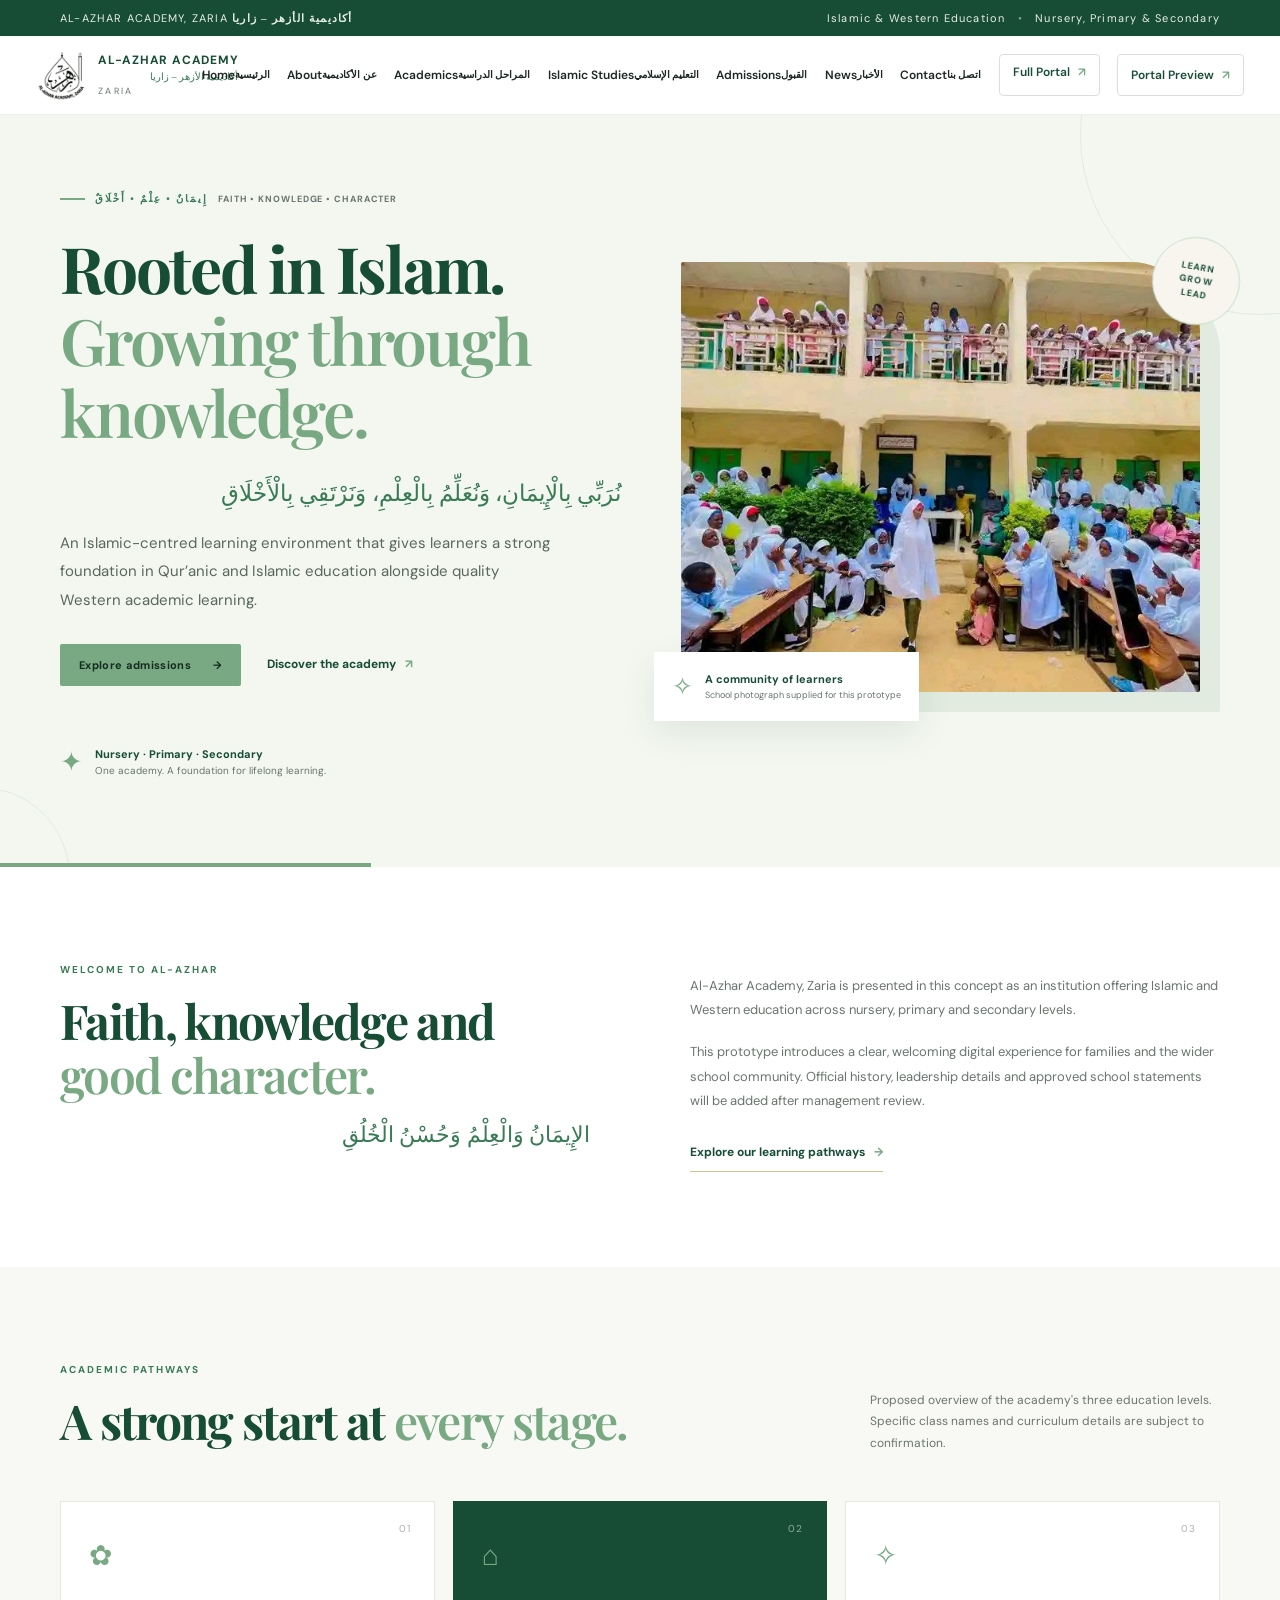
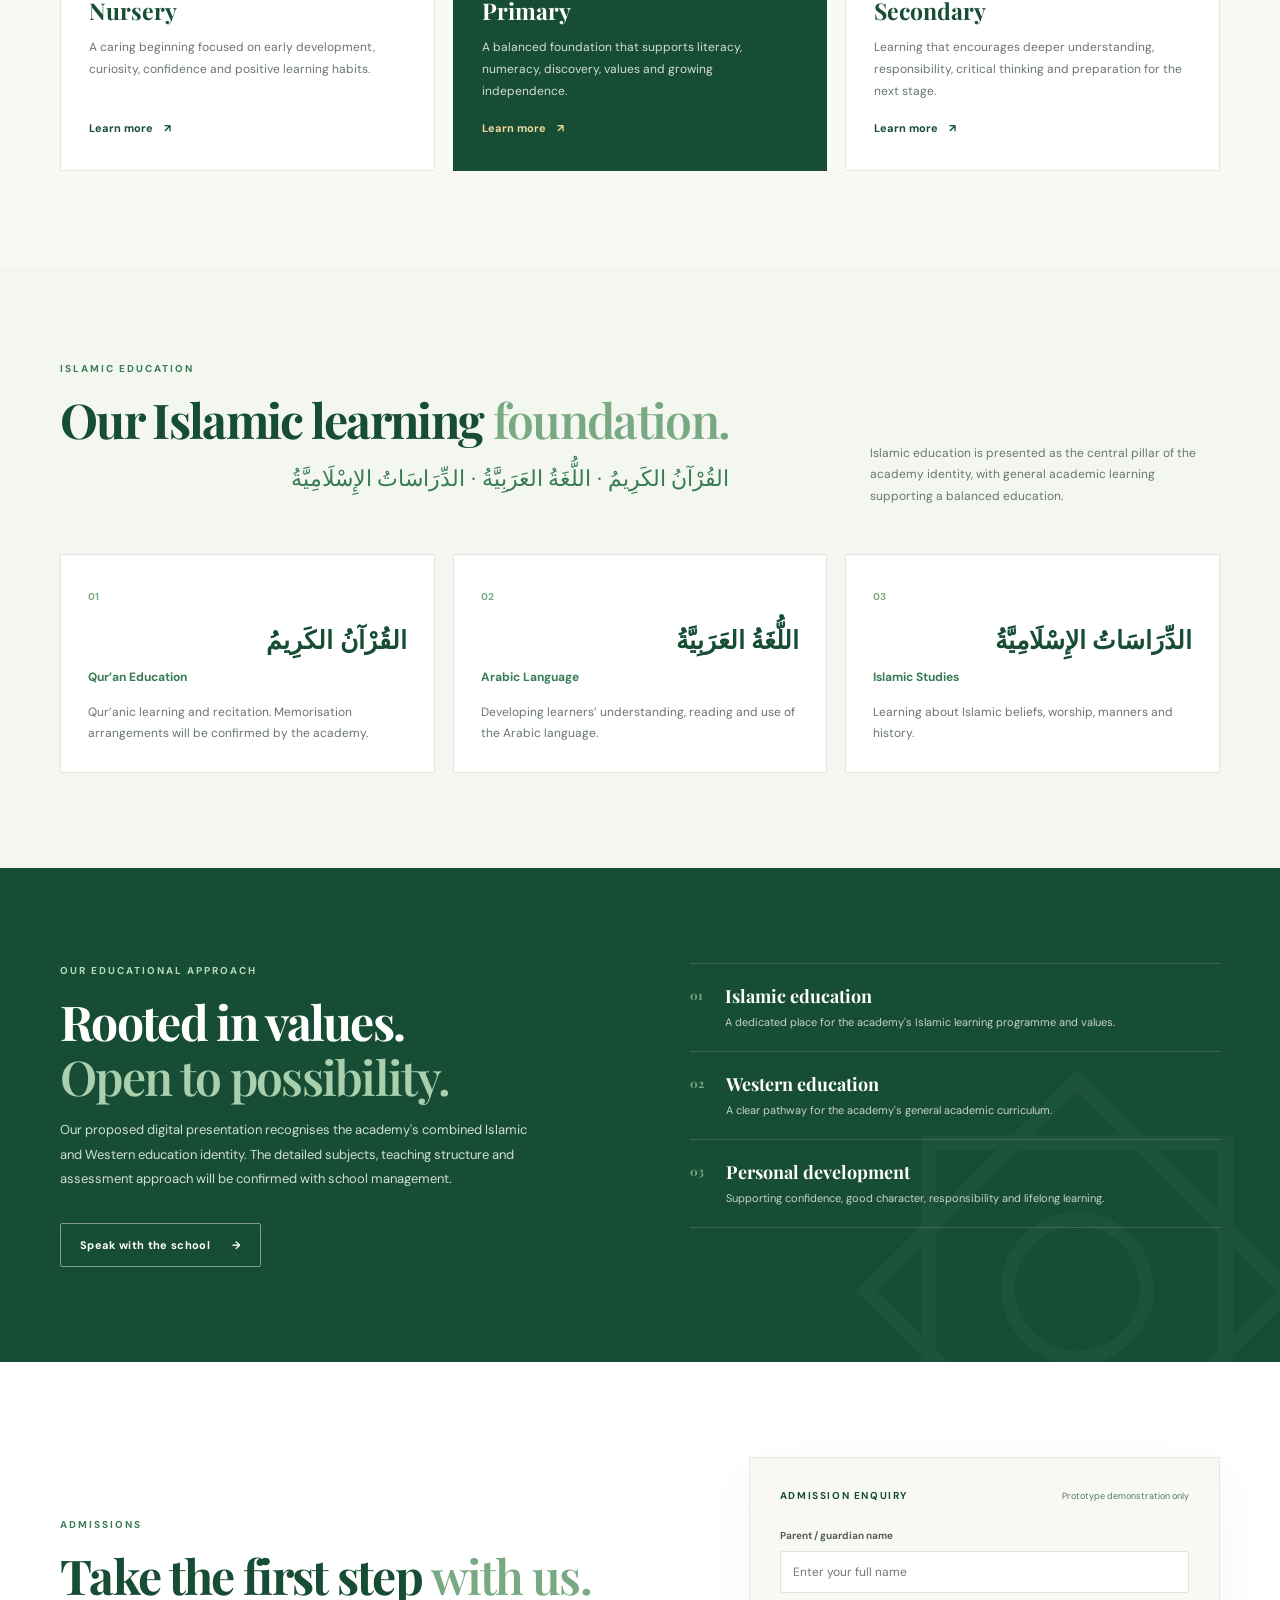
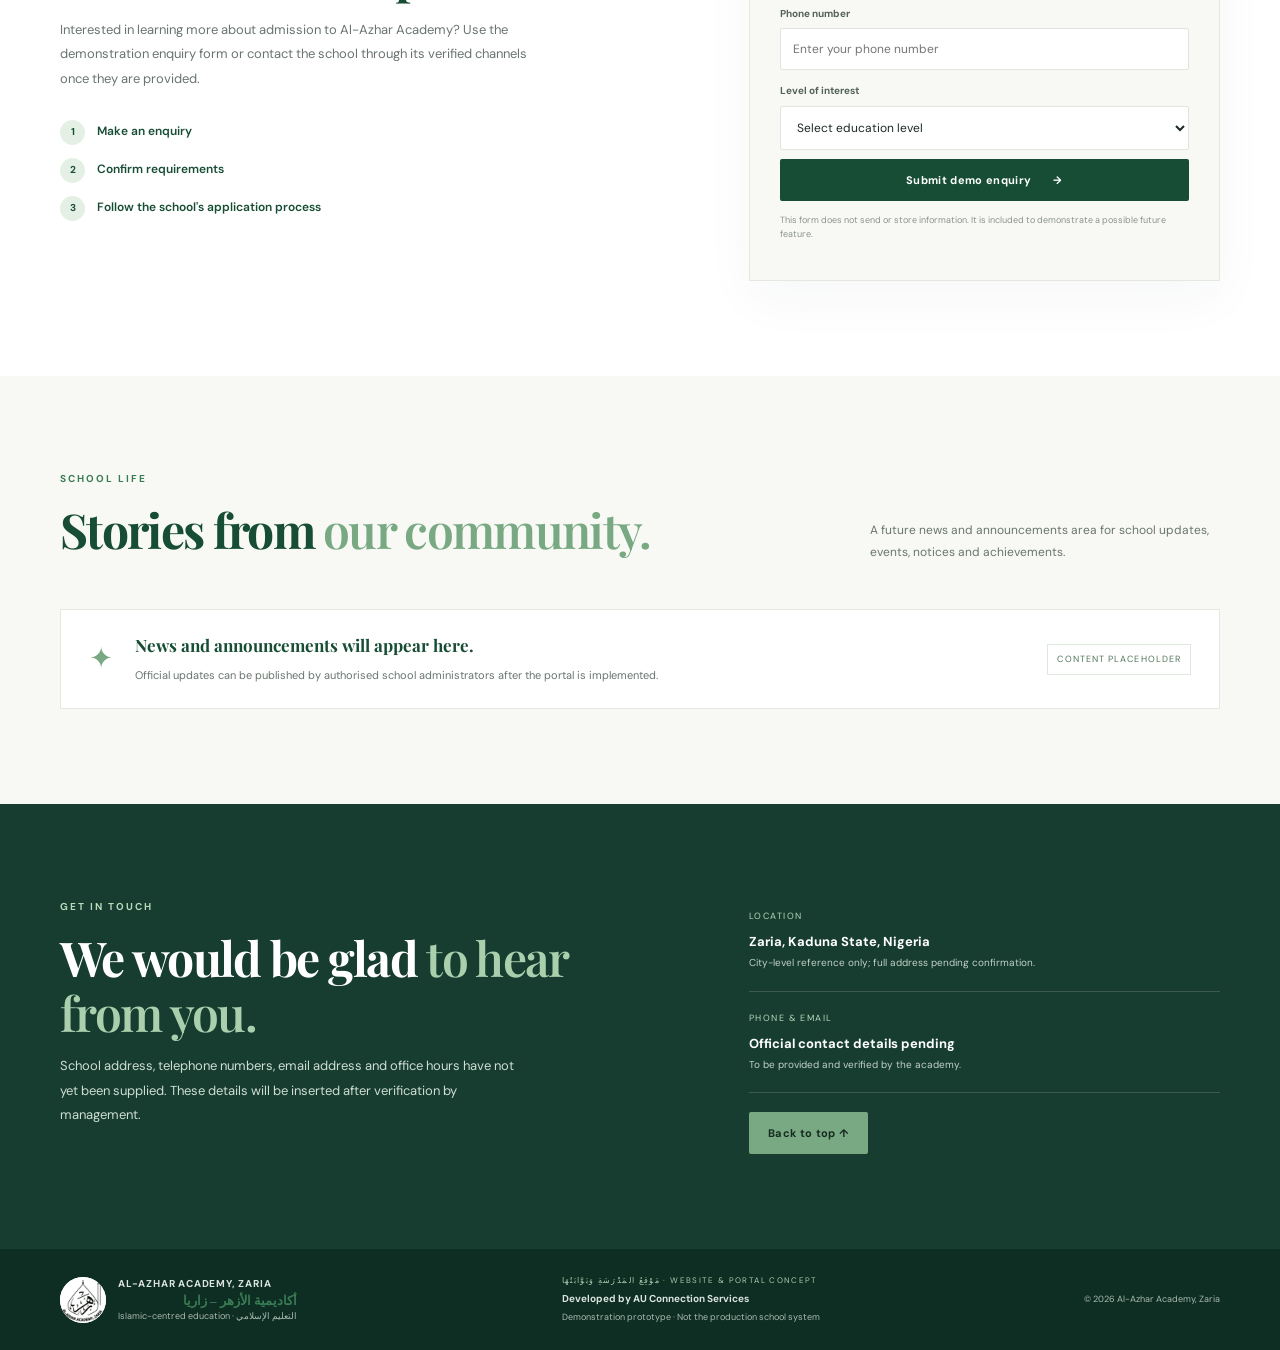
==== commit 41c9ed17: "Restore compact Arabic translations beneath English navigation labels" ====
--- a/index.html
+++ b/index.html
@@ -19,7 +19,7 @@
       <a class="brand" href="#home" aria-label="Al-Azhar Academy home"><img src="school-logo.jpg" alt="Al-Azhar Academy, Zaria official logo"><span><strong>AL-AZHAR ACADEMY</strong><b class="arabic-brand" lang="ar" dir="rtl">أكاديمية الأزهر – زاريا</b><small>ZARIA</small></span></a>
       <button class="menu-toggle" id="menuToggle" aria-label="Open navigation" aria-expanded="false">☰</button>
       <nav class="main-nav" id="mainNav" aria-label="Main navigation">
-        <a href="#home">Home</a><a href="#about">About</a><a href="#programmes">Academics</a><a href="#islamic">Islamic Studies</a><a href="#admissions">Admissions</a><a href="#news">News</a><a href="#contact">Contact</a><a href="portal.html" class="portal-button">Full Portal <span>↗</span></a><button class="portal-button" id="portalButton">Portal Preview <span>↗</span></button>
+        <a href="#home"><span class="nav-en">Home</span><small class="nav-ar" lang="ar" dir="rtl">الرئيسية</small></a><a href="#about"><span class="nav-en">About</span><small class="nav-ar" lang="ar" dir="rtl">عن الأكاديمية</small></a><a href="#programmes"><span class="nav-en">Academics</span><small class="nav-ar" lang="ar" dir="rtl">المراحل الدراسية</small></a><a href="#islamic"><span class="nav-en">Islamic Studies</span><small class="nav-ar" lang="ar" dir="rtl">التعليم الإسلامي</small></a><a href="#admissions"><span class="nav-en">Admissions</span><small class="nav-ar" lang="ar" dir="rtl">القبول</small></a><a href="#news"><span class="nav-en">News</span><small class="nav-ar" lang="ar" dir="rtl">الأخبار</small></a><a href="#contact"><span class="nav-en">Contact</span><small class="nav-ar" lang="ar" dir="rtl">اتصل بنا</small></a><a href="portal.html" class="portal-button">Full Portal <span>↗</span></a><button class="portal-button" id="portalButton">Portal Preview <span>↗</span></button>
       </nav>
     </div>
   </header>
--- a/styles.css
+++ b/styles.css
@@ -54,3 +54,114 @@
 body:before{content:"";position:fixed;inset:0;pointer-events:none;z-index:0;background-image:url("school-logo.jpg");background-repeat:no-repeat;background-position:center;background-size:min(48vw,520px);opacity:.025;filter:grayscale(1)}
 .site-header,main,footer,.modal-backdrop{position:relative;z-index:1}
 .portal-launch{margin:0 0 14px;width:100%;text-align:center}
+
+
+/* Refined desktop header: compact brand, evenly spaced navigation and aligned actions. */
+.site-header .nav-wrap{
+  width:min(1280px,calc(100% - 72px));
+  min-height:78px;
+  height:78px;
+  display:flex;
+  align-items:center;
+  justify-content:space-between;
+  gap:28px;
+}
+.site-header .brand{
+  flex:0 0 225px;
+  min-width:0;
+  gap:10px;
+}
+.site-header .brand img{
+  width:52px;
+  height:52px;
+  flex:0 0 52px;
+}
+.site-header .brand strong{
+  font-size:12px;
+  line-height:1.25;
+  letter-spacing:.065em;
+}
+.site-header .arabic-brand{
+  font-size:10px;
+  line-height:1.35;
+  font-weight:500;
+  margin-top:2px;
+}
+.site-header .brand small{
+  font-size:9px;
+  line-height:1.2;
+  margin-top:2px;
+}
+.site-header .main-nav{
+  flex:1 1 auto;
+  min-width:0;
+  display:flex;
+  align-items:center;
+  justify-content:flex-end;
+  gap:clamp(10px,1.35vw,20px);
+  white-space:nowrap;
+  font-size:12px;
+}
+.site-header .main-nav>a:not(.portal-button){
+  display:inline-flex;
+  align-items:center;
+  justify-content:center;
+  min-height:40px;
+  padding:5px 0;
+  line-height:1.2;
+}
+.site-header .portal-button{
+  min-height:42px;
+  padding:10px 13px;
+  white-space:nowrap;
+  line-height:1.25;
+  border-radius:4px;
+  transition:background .2s,border-color .2s,transform .2s;
+}
+.site-header .portal-button:hover{
+  background:#f3f7f0;
+  border-color:#b9d0bd;
+  transform:translateY(-1px);
+}
+.site-header .portal-button span{padding-left:5px}
+
+/* Switch to a clean menu before the desktop links become crowded. */
+@media(max-width:980px){
+  .site-header .nav-wrap{
+    width:calc(100% - 40px);
+    height:72px;
+    min-height:72px;
+  }
+  .site-header .brand{flex-basis:220px}
+  .site-header .menu-toggle{display:block;margin-left:auto}
+  .site-header .main-nav{
+    display:none;
+    position:absolute;
+    top:72px;
+    left:0;
+    right:0;
+    padding:18px 24px 22px;
+    background:#fff;
+    border-top:1px solid var(--line);
+    box-shadow:0 15px 25px #0c302016;
+    flex-direction:column;
+    align-items:stretch;
+    justify-content:flex-start;
+    gap:8px;
+    white-space:normal;
+  }
+  .site-header .main-nav.open{display:flex}
+  .site-header .main-nav>a:not(.portal-button){
+    justify-content:flex-start;
+    min-height:38px;
+    padding:8px 4px;
+    border-bottom:1px solid #eef1ed;
+  }
+  .site-header .main-nav .portal-button{align-self:flex-start}
+}
+@media(max-width:420px){
+  .site-header .nav-wrap{width:calc(100% - 28px)}
+  .site-header .brand{flex-basis:200px;gap:8px}
+  .site-header .brand img{width:46px;height:46px;flex-basis:46px}
+  .site-header .brand strong{font-size:11px}
+}
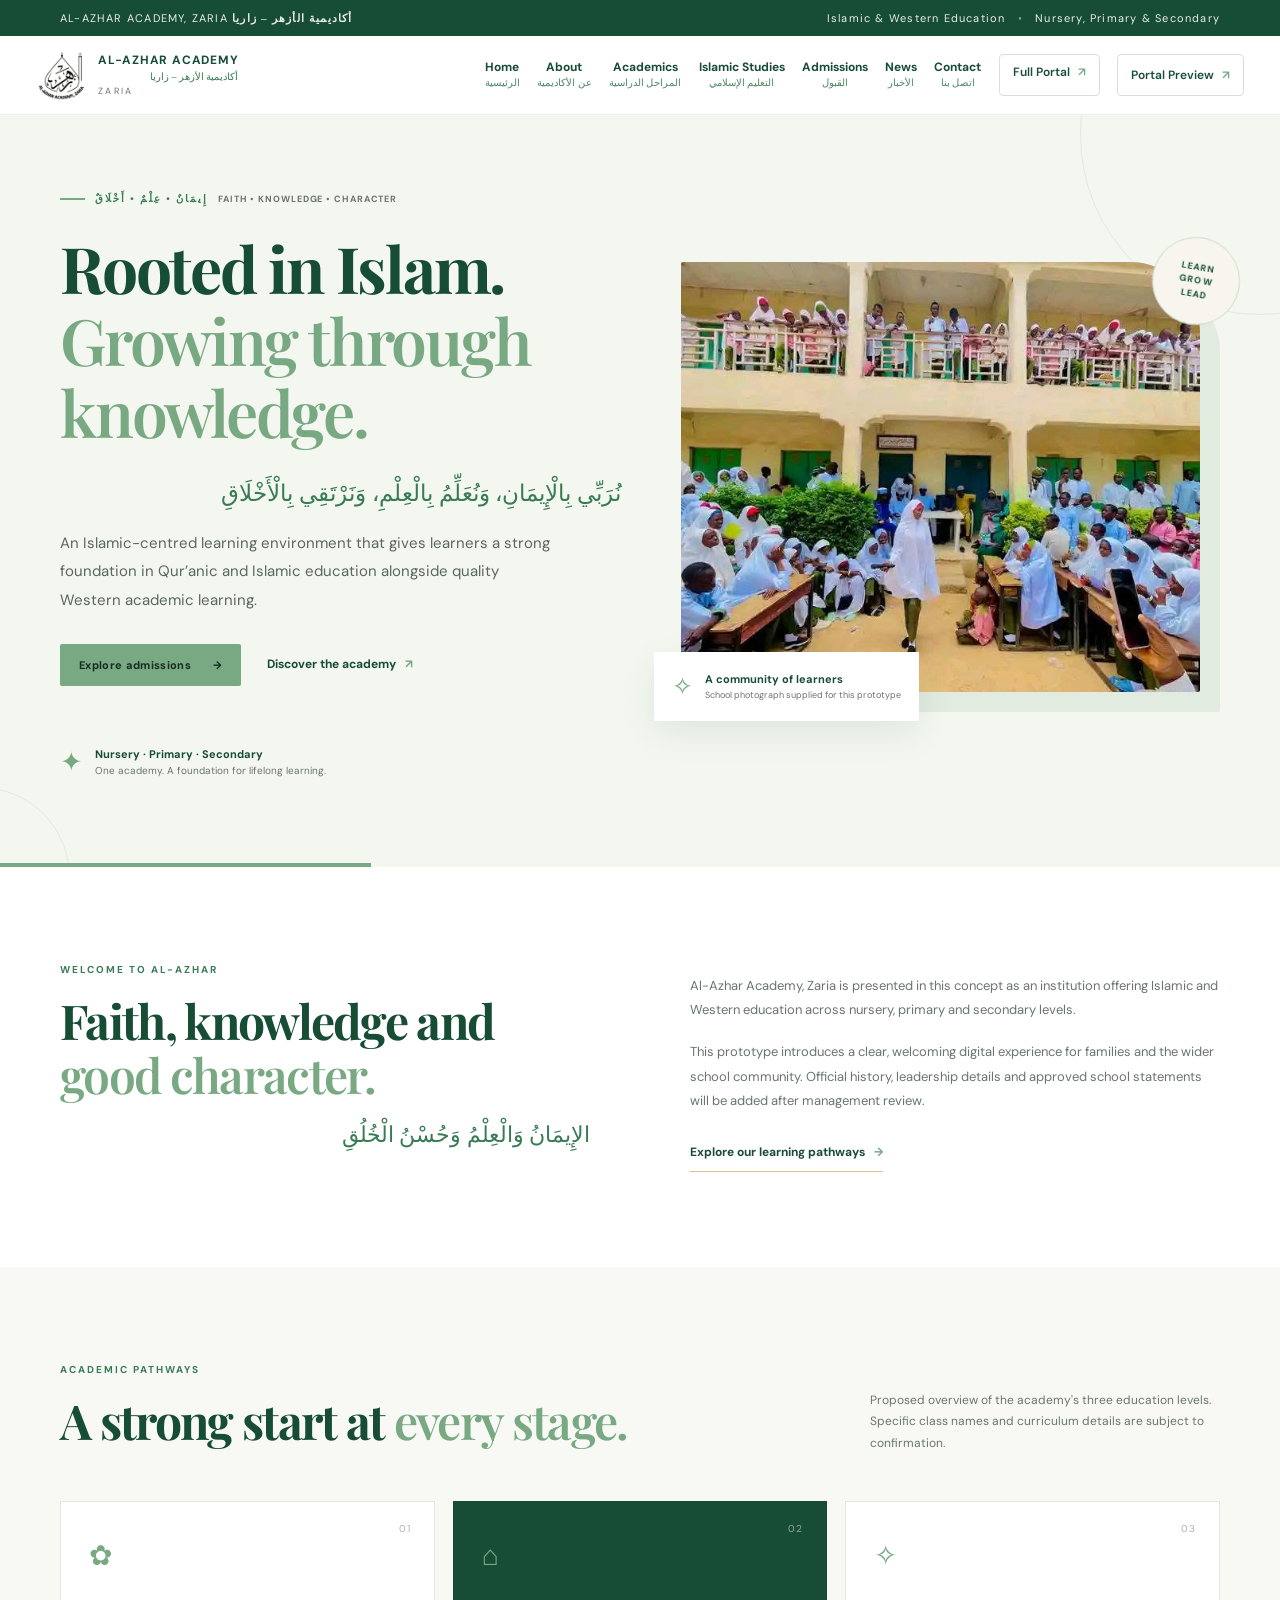
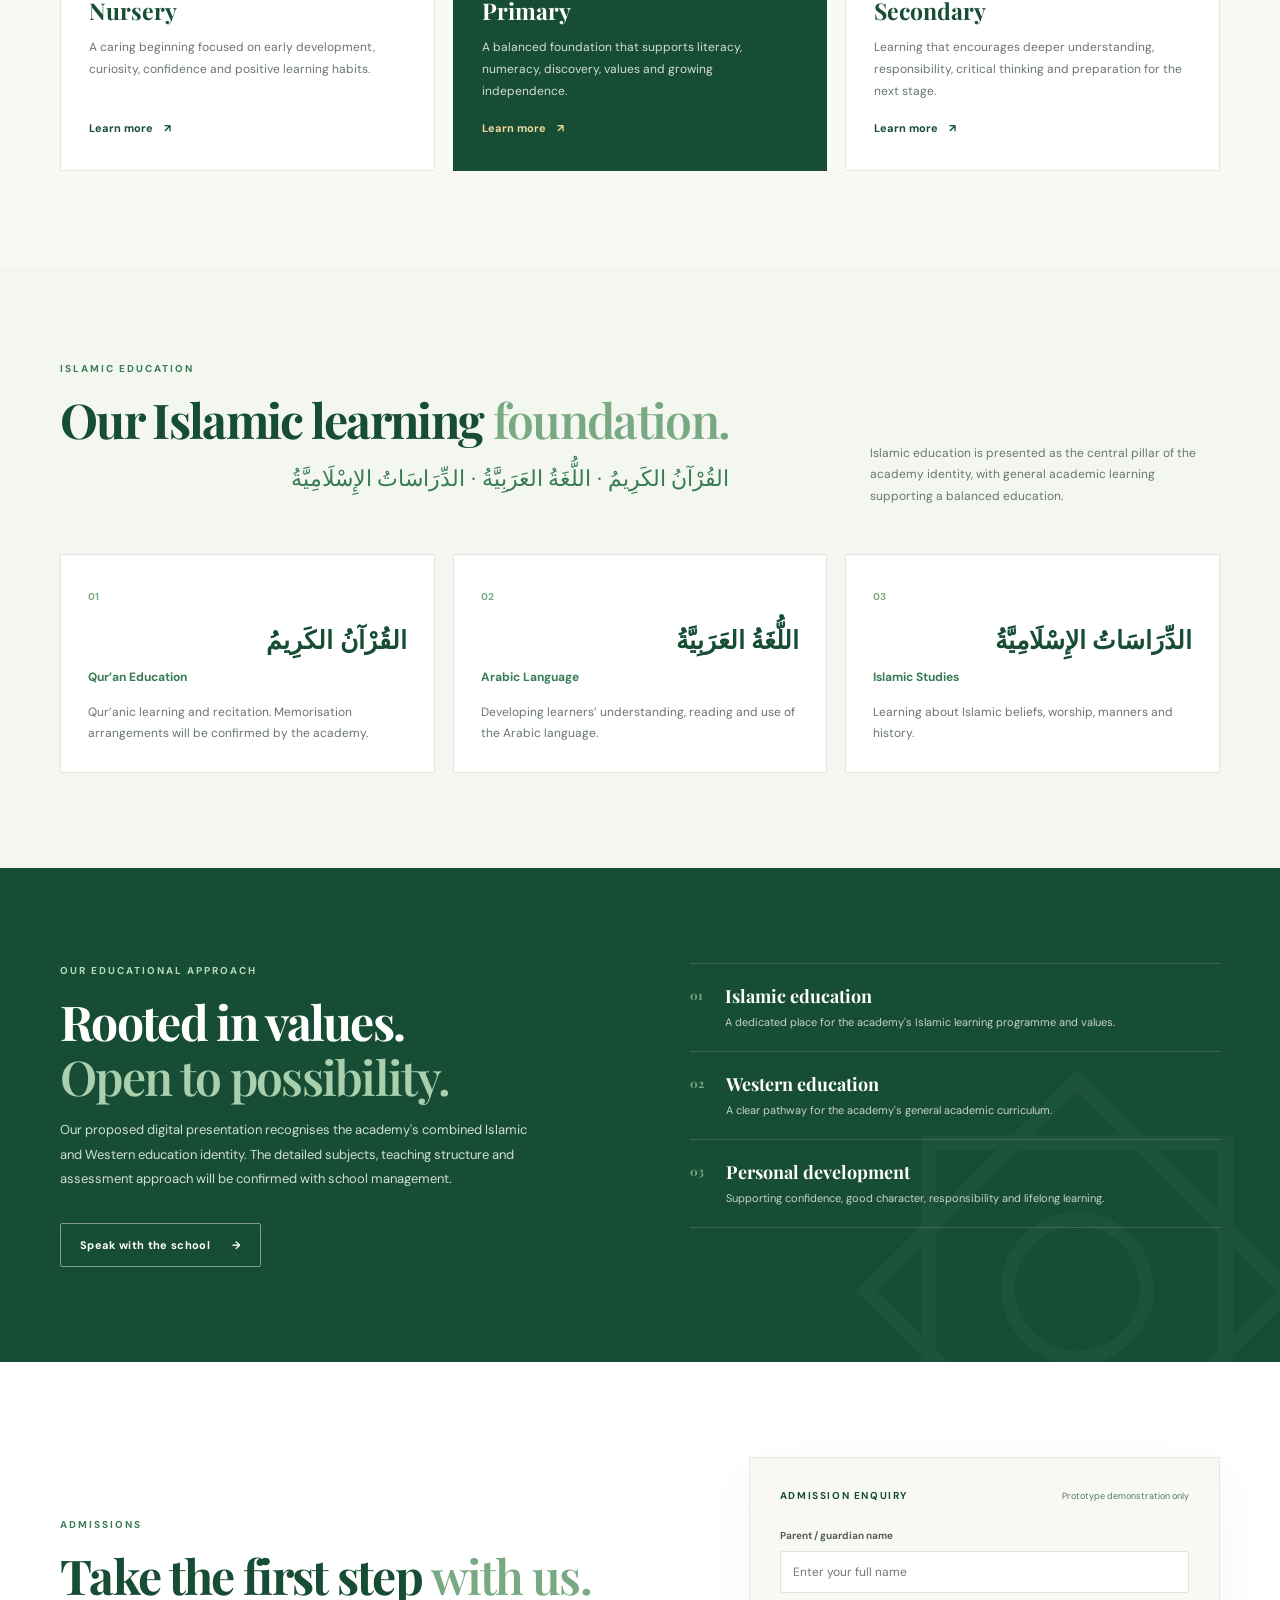
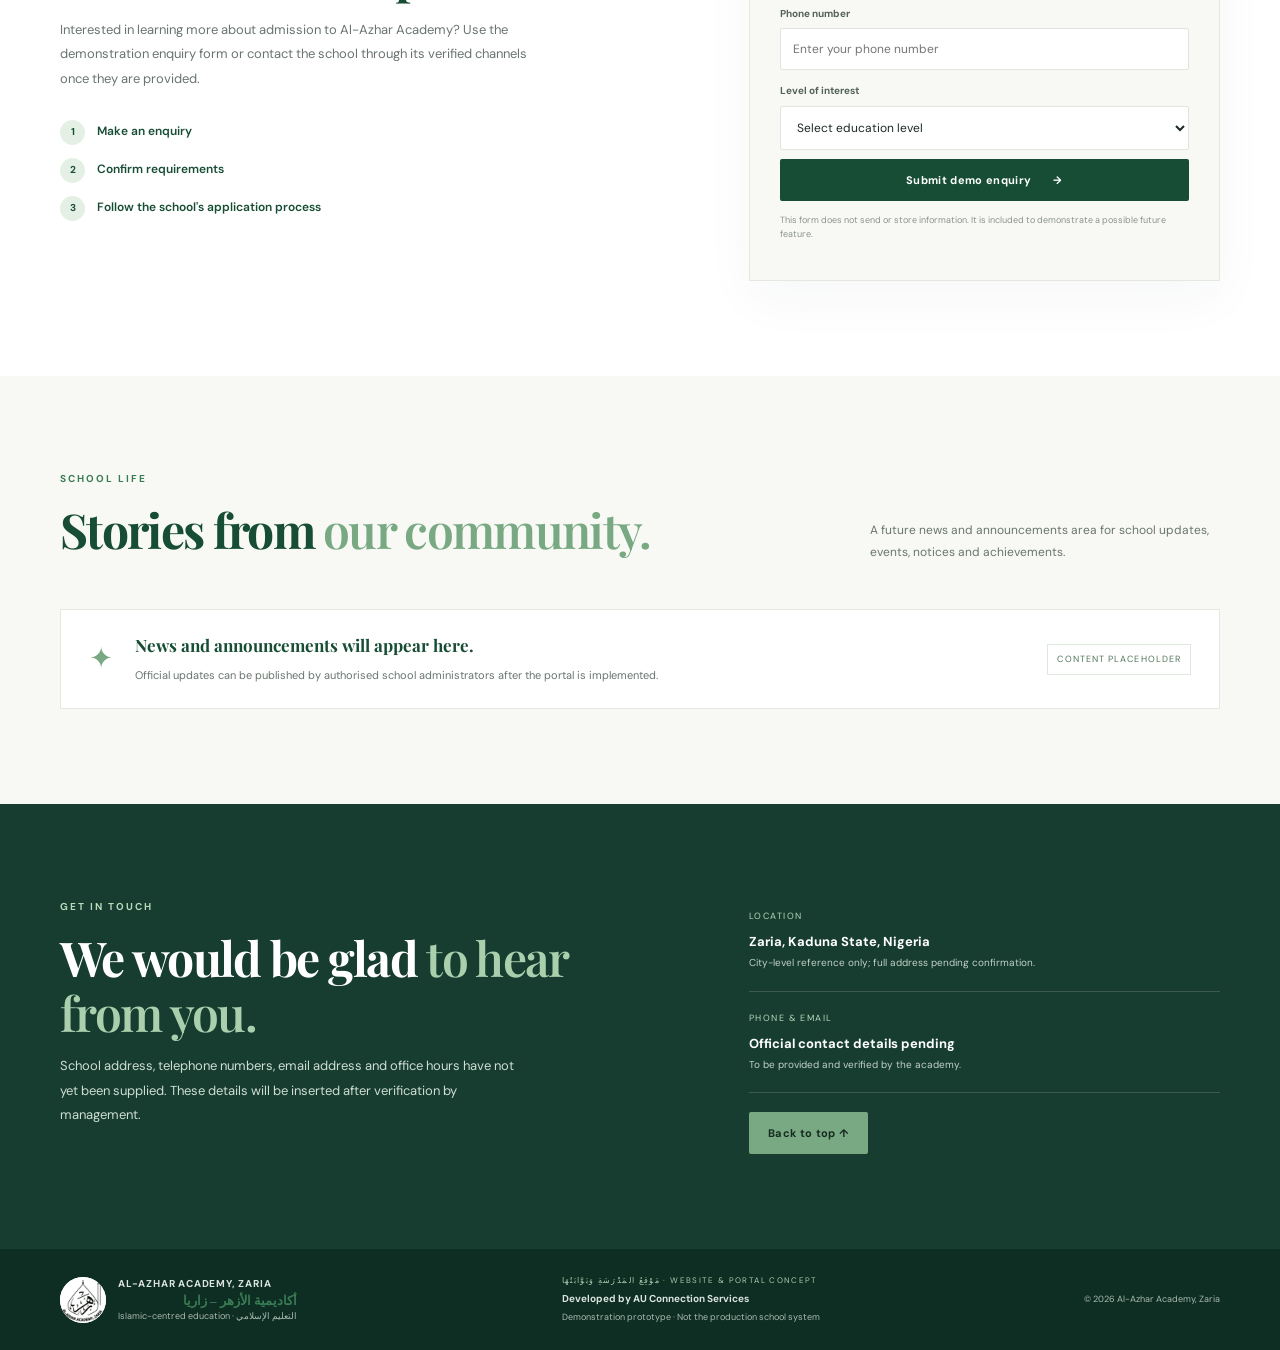
==== commit 8fc12b65: "Add Al-Azhar Academy emblem as website browser-tab icon" ====
--- a/index.html
+++ b/index.html
@@ -5,6 +5,10 @@
   <meta name="viewport" content="width=device-width, initial-scale=1">
   <meta name="description" content="Al-Azhar Academy, Zaria — a proposed digital home for Islamic and Western education.">
   <meta name="theme-color" content="#174d35">
+  <!-- Use the Academy's official emblem as the browser-tab favicon. -->
+  <link rel="icon" type="image/jpeg" href="school-logo.jpg">
+  <link rel="shortcut icon" href="school-logo.jpg">
+  <link rel="apple-touch-icon" href="school-logo.jpg">
   <title>Al-Azhar Academy, Zaria | Learning with Knowledge and Values</title>
   <link rel="preconnect" href="https://fonts.googleapis.com">
   <link rel="preconnect" href="https://fonts.gstatic.com" crossorigin>
--- a/styles.css
+++ b/styles.css
@@ -165,3 +165,97 @@
   .site-header .brand img{width:46px;height:46px;flex-basis:46px}
   .site-header .brand strong{font-size:11px}
 }
+
+
+/* Navigation labels stay English-first, with concise Arabic translations below. */
+.site-header .main-nav>a:not(.portal-button){
+  display:flex;
+  flex-direction:column;
+  align-items:center;
+  justify-content:center;
+  gap:2px;
+  min-height:42px;
+  line-height:1.15;
+}
+.site-header .main-nav .nav-en{
+  display:block;
+  font-size:12px;
+  font-weight:700;
+  color:var(--green);
+}
+.site-header .main-nav .nav-ar{
+  display:block;
+  font-family:"Noto Naskh Arabic","Amiri",serif;
+  font-size:10px;
+  font-weight:500;
+  line-height:1.25;
+  color:var(--green2);
+  opacity:.9;
+  letter-spacing:0;
+}
+@media(max-width:980px){
+  .site-header .main-nav>a:not(.portal-button){
+    align-items:flex-start;
+    justify-content:center;
+    gap:1px;
+    min-height:42px;
+  }
+  .site-header .main-nav .nav-ar{font-size:10px}
+}
+
+
+/* Reliable mobile navigation visibility and touch target. */
+@media(max-width:980px){
+  .site-header .menu-toggle{
+    display:flex!important;
+    align-items:center;
+    justify-content:center;
+    width:48px;
+    height:48px;
+    padding:0;
+    position:relative;
+    z-index:32;
+    cursor:pointer;
+    touch-action:manipulation;
+    -webkit-tap-highlight-color:transparent;
+  }
+  .site-header .main-nav{
+    display:none!important;
+    position:absolute;
+    top:100%;
+    left:0;
+    right:0;
+    z-index:30;
+    max-height:calc(100vh - 150px);
+    overflow-y:auto;
+  }
+  .site-header .main-nav.open{
+    display:flex!important;
+  }
+}
+
+
+/* Mobile dropdown repair: anchor the menu to the header and layer it above the page. */
+@media screen and (max-width: 980px) {
+  .site-header { position: sticky; top: 0; z-index: 1000; overflow: visible; }
+  .site-header .nav-wrap { position: relative !important; overflow: visible !important; }
+  .site-header .menu-toggle { position: relative !important; z-index: 1003 !important; flex: 0 0 48px; }
+  .site-header .main-nav, .site-header .main-nav:not(.open) {
+    position: absolute !important; top: 100% !important; left: -17px !important; right: -17px !important;
+    width: auto !important; display: none !important; flex-direction: column !important;
+    align-items: stretch !important; justify-content: flex-start !important; gap: 0 !important;
+    padding: 12px 22px 20px !important; margin: 0 !important; background: #fff !important;
+    border-top: 1px solid #e5e8e1 !important; box-shadow: 0 18px 28px rgba(12,48,32,.18) !important;
+    z-index: 1002 !important; max-height: calc(100vh - 145px) !important; overflow-y: auto !important;
+    visibility: visible !important; opacity: 1 !important;
+  }
+  .site-header .main-nav.open { display: flex !important; }
+  .site-header .main-nav > a:not(.portal-button) {
+    display: flex !important; flex-direction: row !important; align-items: center !important;
+    justify-content: space-between !important; min-height: 46px !important; padding: 8px 4px !important;
+    border-bottom: 1px solid #edf1ec !important;
+  }
+  .site-header .main-nav .nav-en { font-size: 14px !important; }
+  .site-header .main-nav .nav-ar { font-size: 11px !important; margin-left: 12px; }
+  .site-header .main-nav .portal-button { display: block !important; align-self: stretch !important; margin-top: 10px !important; text-align: center !important; }
+}
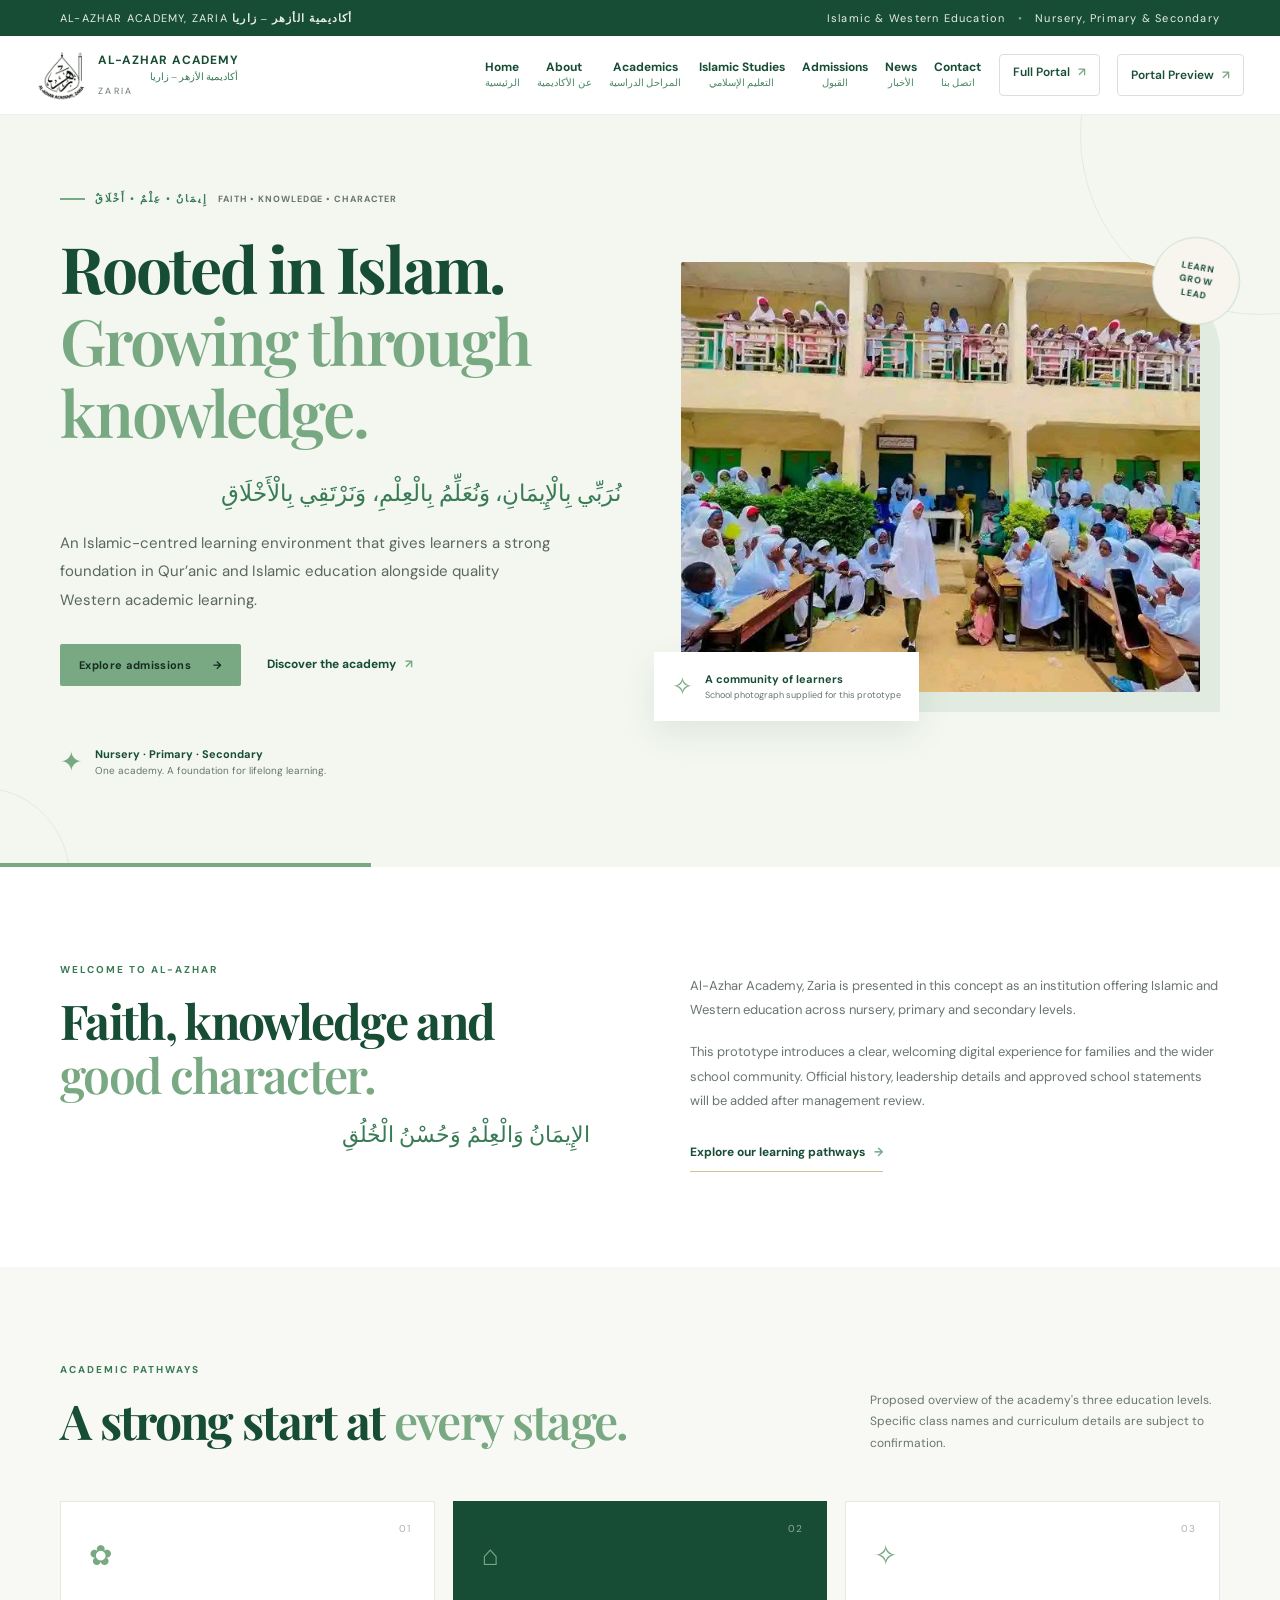
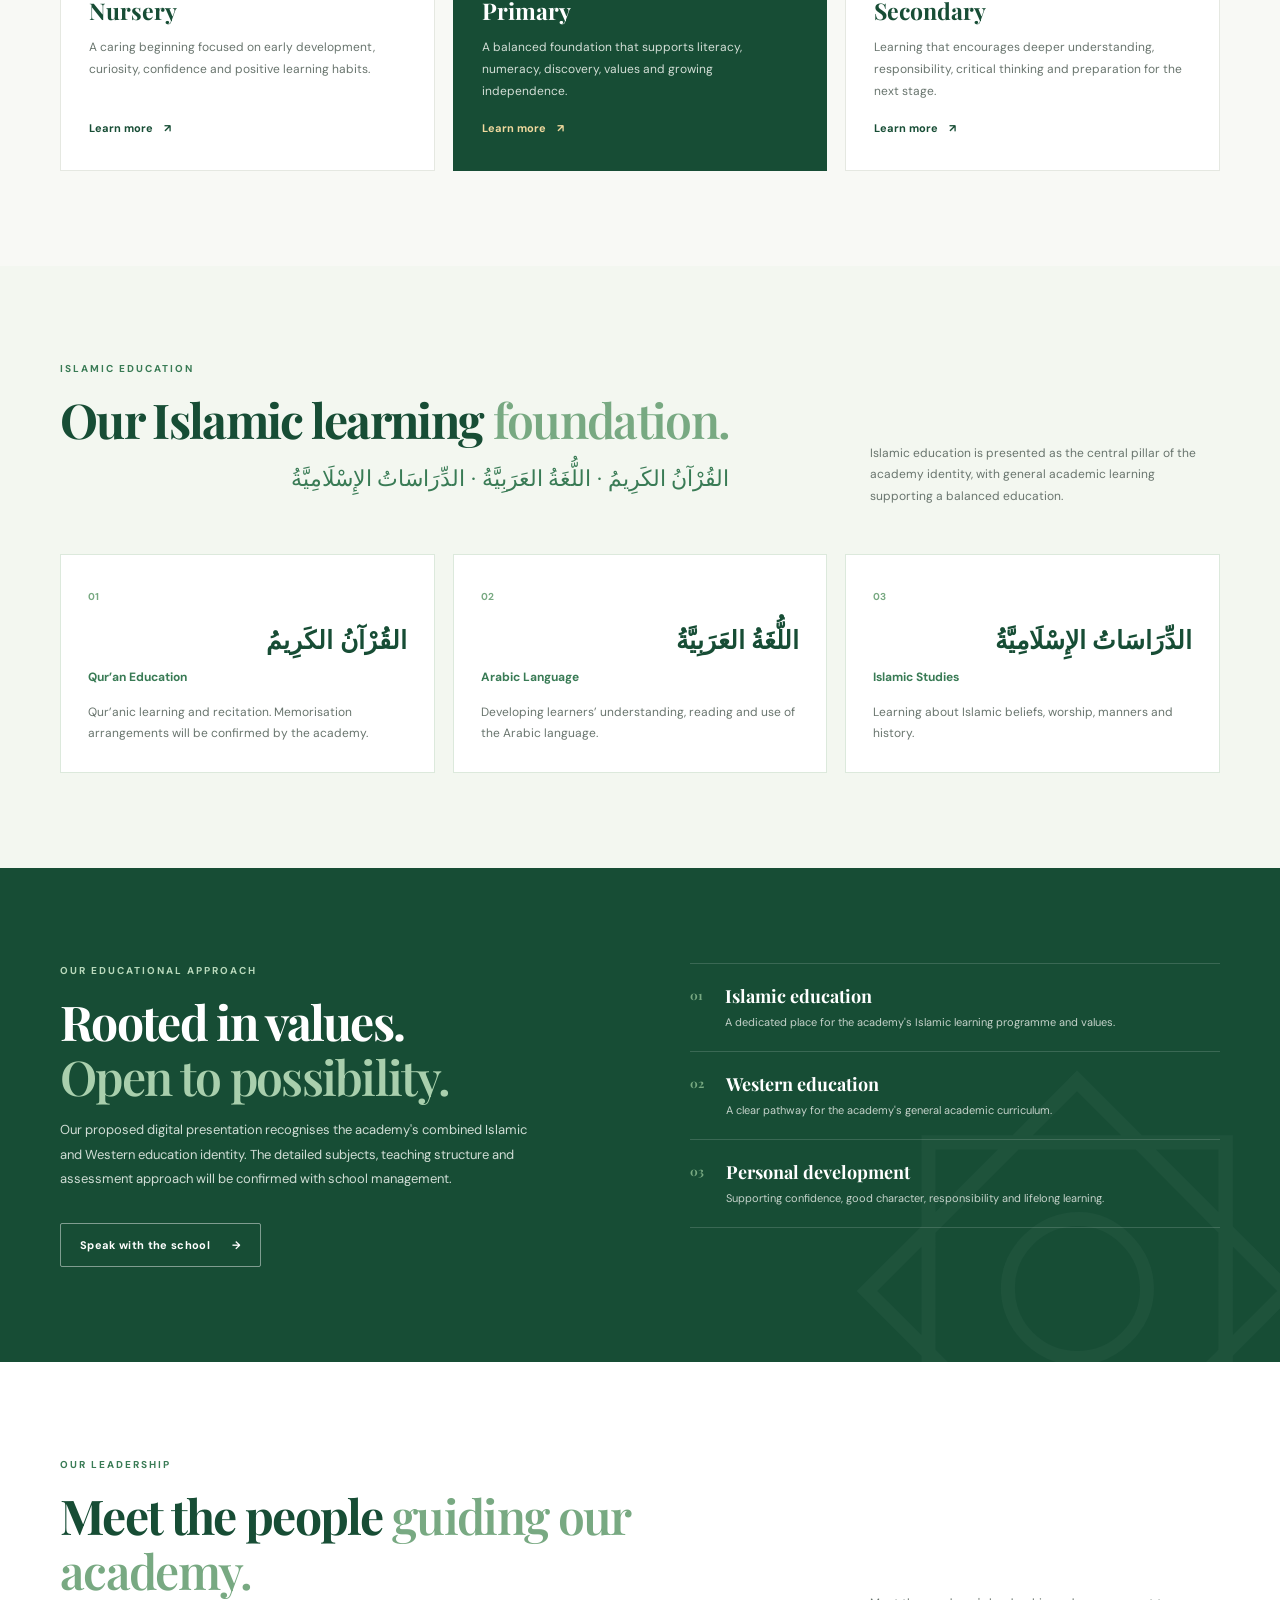
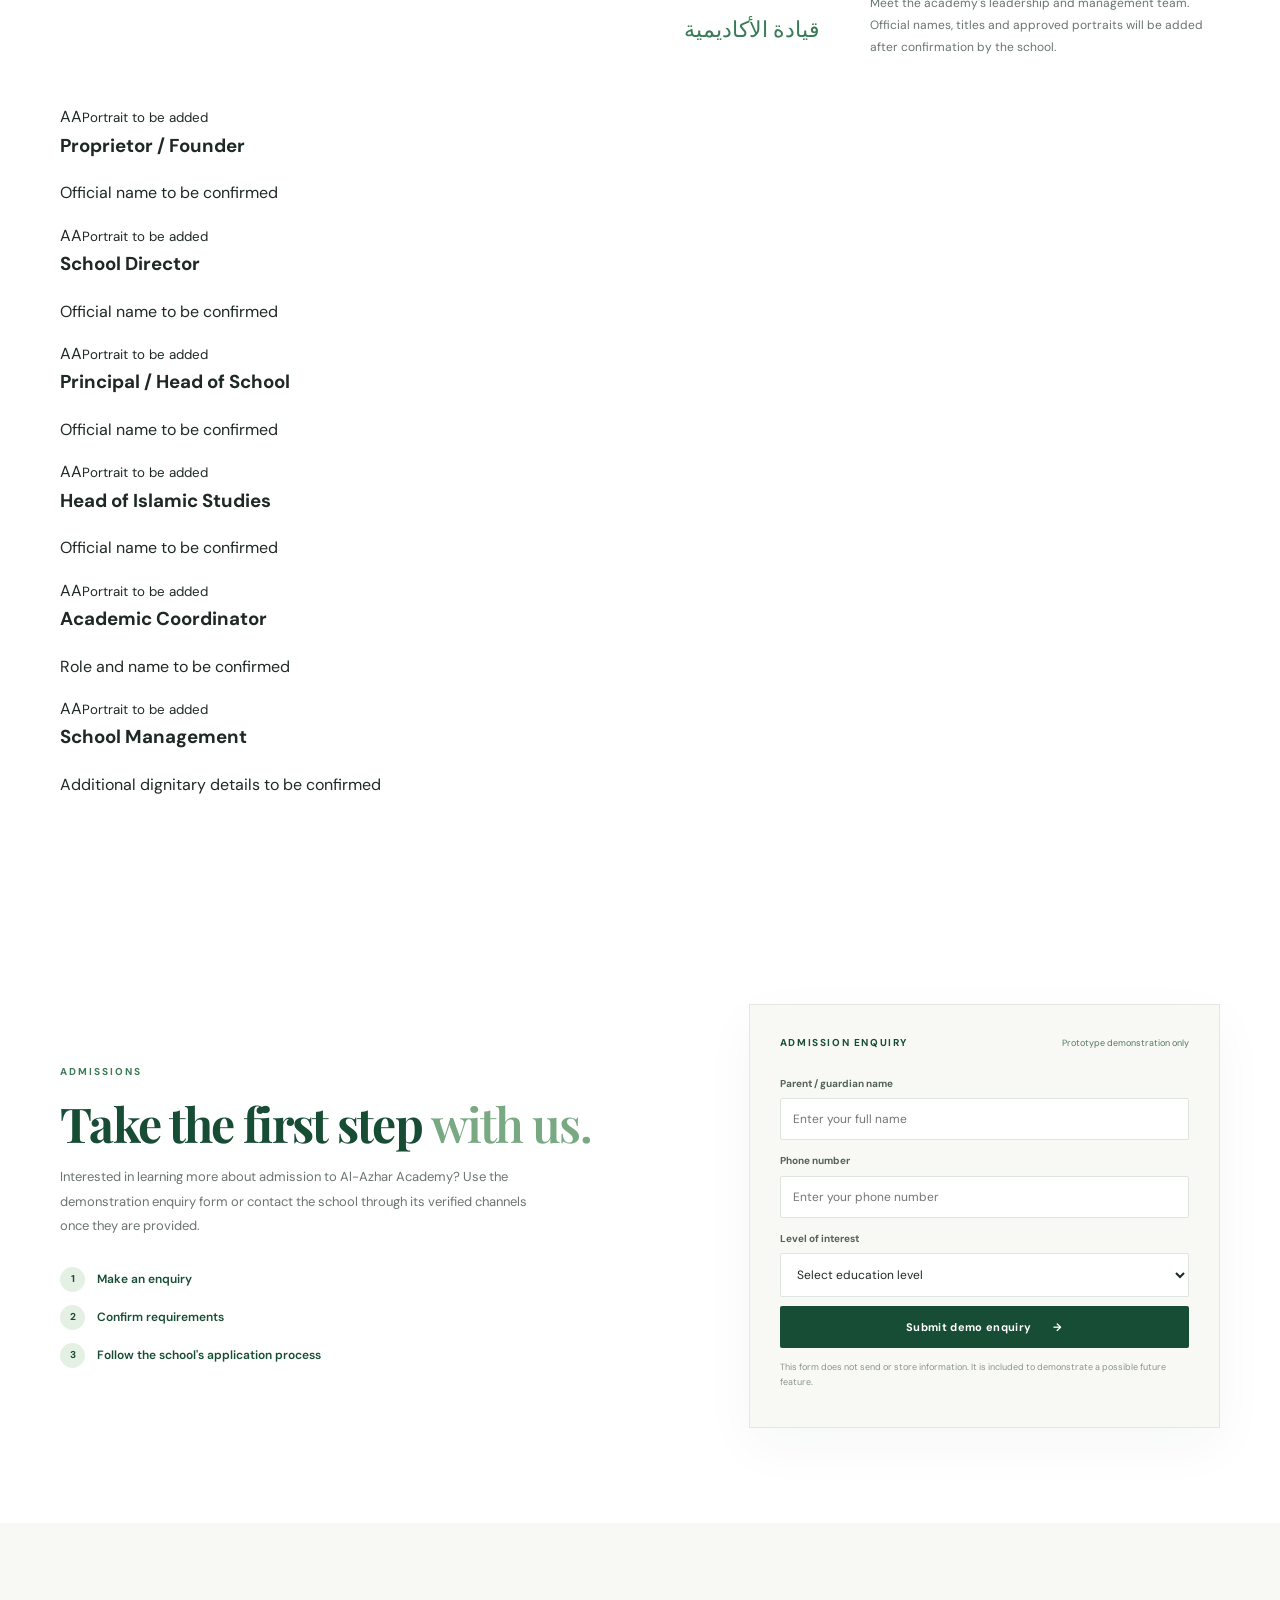
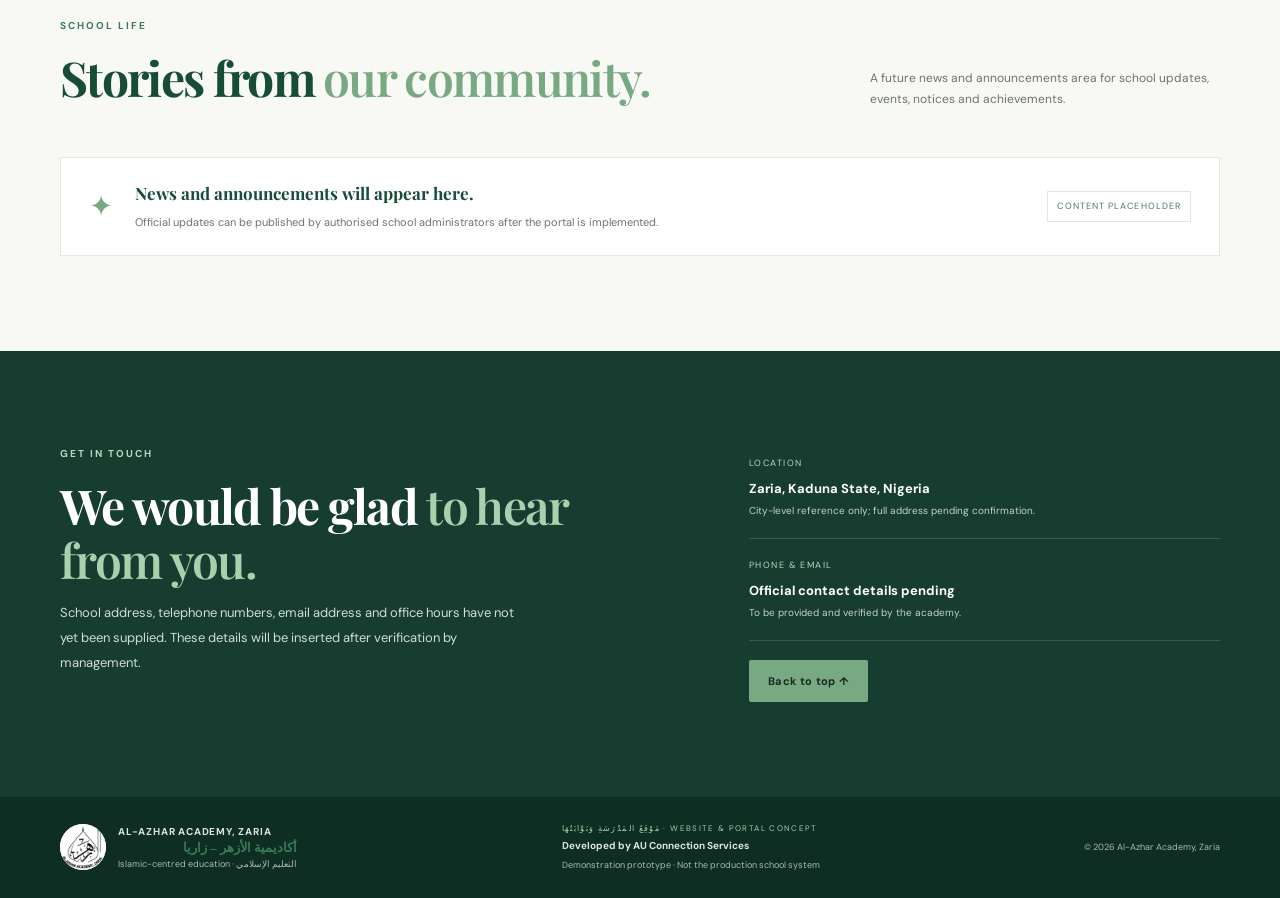
==== commit 0ca0567d: "Add school leadership section with reserved portrait placeholders" ====
--- a/index.html
+++ b/index.html
@@ -39,6 +39,23 @@
       <article class="programme-card"><div class="card-number">03</div><div class="programme-icon">✧</div><h3>Secondary</h3><p>Learning that encourages deeper understanding, responsibility, critical thinking and preparation for the next stage.</p><a href="#contact">Learn more <span>↗</span></a></article>
     </div></div></section>
     <section class="islamic section" id="islamic"><div class="container"><div class="section-heading"><div><p class="section-kicker">ISLAMIC EDUCATION</p><h2>Our Islamic learning <em>foundation.</em></h2><p class="arabic-heading" lang="ar" dir="rtl">القُرْآنُ الكَرِيمُ · اللُّغَةُ العَرَبِيَّةُ · الدِّرَاسَاتُ الإِسْلَامِيَّةُ</p></div><p>Islamic education is presented as the central pillar of the academy identity, with general academic learning supporting a balanced education.</p></div><div class="islamic-grid"><article><span>01</span><h3 lang="ar" dir="rtl">القُرْآنُ الكَرِيمُ</h3><b>Qur’an Education</b><p>Qur’anic learning and recitation. Memorisation arrangements will be confirmed by the academy.</p></article><article><span>02</span><h3 lang="ar" dir="rtl">اللُّغَةُ العَرَبِيَّةُ</h3><b>Arabic Language</b><p>Developing learners’ understanding, reading and use of the Arabic language.</p></article><article><span>03</span><h3 lang="ar" dir="rtl">الدِّرَاسَاتُ الإِسْلَامِيَّةُ</h3><b>Islamic Studies</b><p>Learning about Islamic beliefs, worship, manners and history.</p></article></div></div></section><section class="values section"><div class="container values-grid"><div class="values-copy"><p class="section-kicker light">OUR EDUCATIONAL APPROACH</p><h2>Rooted in values.<br><em>Open to possibility.</em></h2><p>Our proposed digital presentation recognises the academy's combined Islamic and Western education identity. The detailed subjects, teaching structure and assessment approach will be confirmed with school management.</p><a class="btn btn-outline" href="#contact">Speak with the school <span>→</span></a></div><div class="values-list"><div><span>01</span><section><h3>Islamic education</h3><p>A dedicated place for the academy's Islamic learning programme and values.</p></section></div><div><span>02</span><section><h3>Western education</h3><p>A clear pathway for the academy's general academic curriculum.</p></section></div><div><span>03</span><section><h3>Personal development</h3><p>Supporting confidence, good character, responsibility and lifelong learning.</p></section></div></div></div></section>
+    <!-- Leadership portraits are reserved placeholders until the school supplies approved photos and names. -->
+    <section class="leadership section" id="leadership">
+      <div class="container">
+        <div class="section-heading">
+          <div><p class="section-kicker">OUR LEADERSHIP</p><h2>Meet the people <em>guiding our academy.</em></h2><p class="arabic-heading" lang="ar" dir="rtl">قيادة الأكاديمية</p></div>
+          <p>Meet the academy's leadership and management team. Official names, titles and approved portraits will be added after confirmation by the school.</p>
+        </div>
+        <div class="leadership-grid">
+          <article class="leader-card"><div class="leader-photo" aria-label="Portrait placeholder"><span class="leader-photo-mark">AA</span><small>Portrait to be added</small></div><div class="leader-info"><h3>Proprietor / Founder</h3><p>Official name to be confirmed</p></div></article>
+          <article class="leader-card"><div class="leader-photo" aria-label="Portrait placeholder"><span class="leader-photo-mark">AA</span><small>Portrait to be added</small></div><div class="leader-info"><h3>School Director</h3><p>Official name to be confirmed</p></div></article>
+          <article class="leader-card"><div class="leader-photo" aria-label="Portrait placeholder"><span class="leader-photo-mark">AA</span><small>Portrait to be added</small></div><div class="leader-info"><h3>Principal / Head of School</h3><p>Official name to be confirmed</p></div></article>
+          <article class="leader-card"><div class="leader-photo" aria-label="Portrait placeholder"><span class="leader-photo-mark">AA</span><small>Portrait to be added</small></div><div class="leader-info"><h3>Head of Islamic Studies</h3><p>Official name to be confirmed</p></div></article>
+          <article class="leader-card"><div class="leader-photo" aria-label="Portrait placeholder"><span class="leader-photo-mark">AA</span><small>Portrait to be added</small></div><div class="leader-info"><h3>Academic Coordinator</h3><p>Role and name to be confirmed</p></div></article>
+          <article class="leader-card"><div class="leader-photo" aria-label="Portrait placeholder"><span class="leader-photo-mark">AA</span><small>Portrait to be added</small></div><div class="leader-info"><h3>School Management</h3><p>Additional dignitary details to be confirmed</p></div></article>
+        </div>
+      </div>
+    </section>
     <section class="admissions section" id="admissions"><div class="container admissions-grid"><div><p class="section-kicker">ADMISSIONS</p><h2>Take the first step <em>with us.</em></h2><p class="admissions-lead">Interested in learning more about admission to Al-Azhar Academy? Use the demonstration enquiry form or contact the school through its verified channels once they are provided.</p><div class="admission-steps"><span><b>1</b> Make an enquiry</span><span><b>2</b> Confirm requirements</span><span><b>3</b> Follow the school's application process</span></div></div>
       <form class="enquiry-card" id="enquiryForm"><div class="form-title"><span>ADMISSION ENQUIRY</span><small>Prototype demonstration only</small></div><label for="parentName">Parent / guardian name</label><input id="parentName" name="parentName" required placeholder="Enter your full name"><label for="phone">Phone number</label><input id="phone" name="phone" required placeholder="Enter your phone number"><label for="level">Level of interest</label><select id="level" name="level" required><option value="">Select education level</option><option>Nursery</option><option>Primary</option><option>Secondary</option></select><button class="btn btn-green" type="submit">Submit demo enquiry <span>→</span></button><p class="form-disclaimer">This form does not send or store information. It is included to demonstrate a possible future feature.</p><div class="form-feedback" id="formFeedback" role="status"></div></form>
     </div></section>
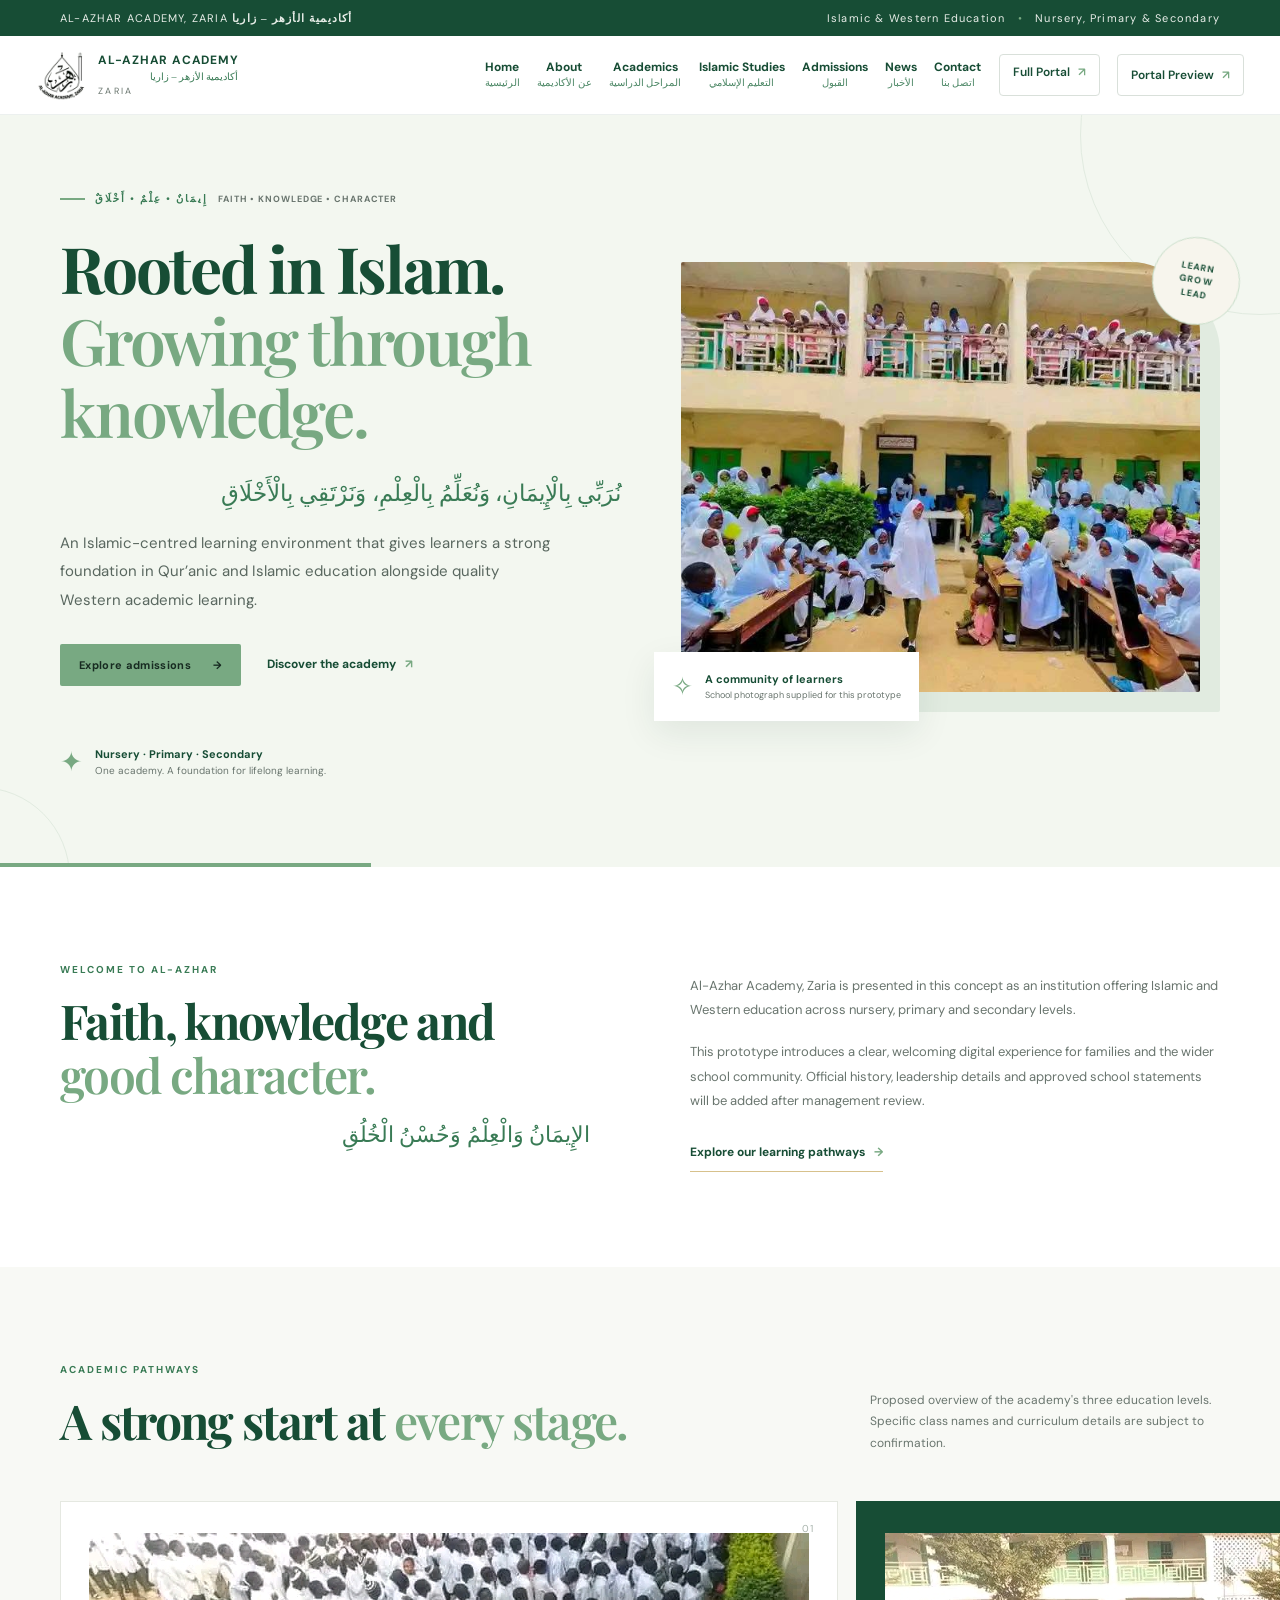
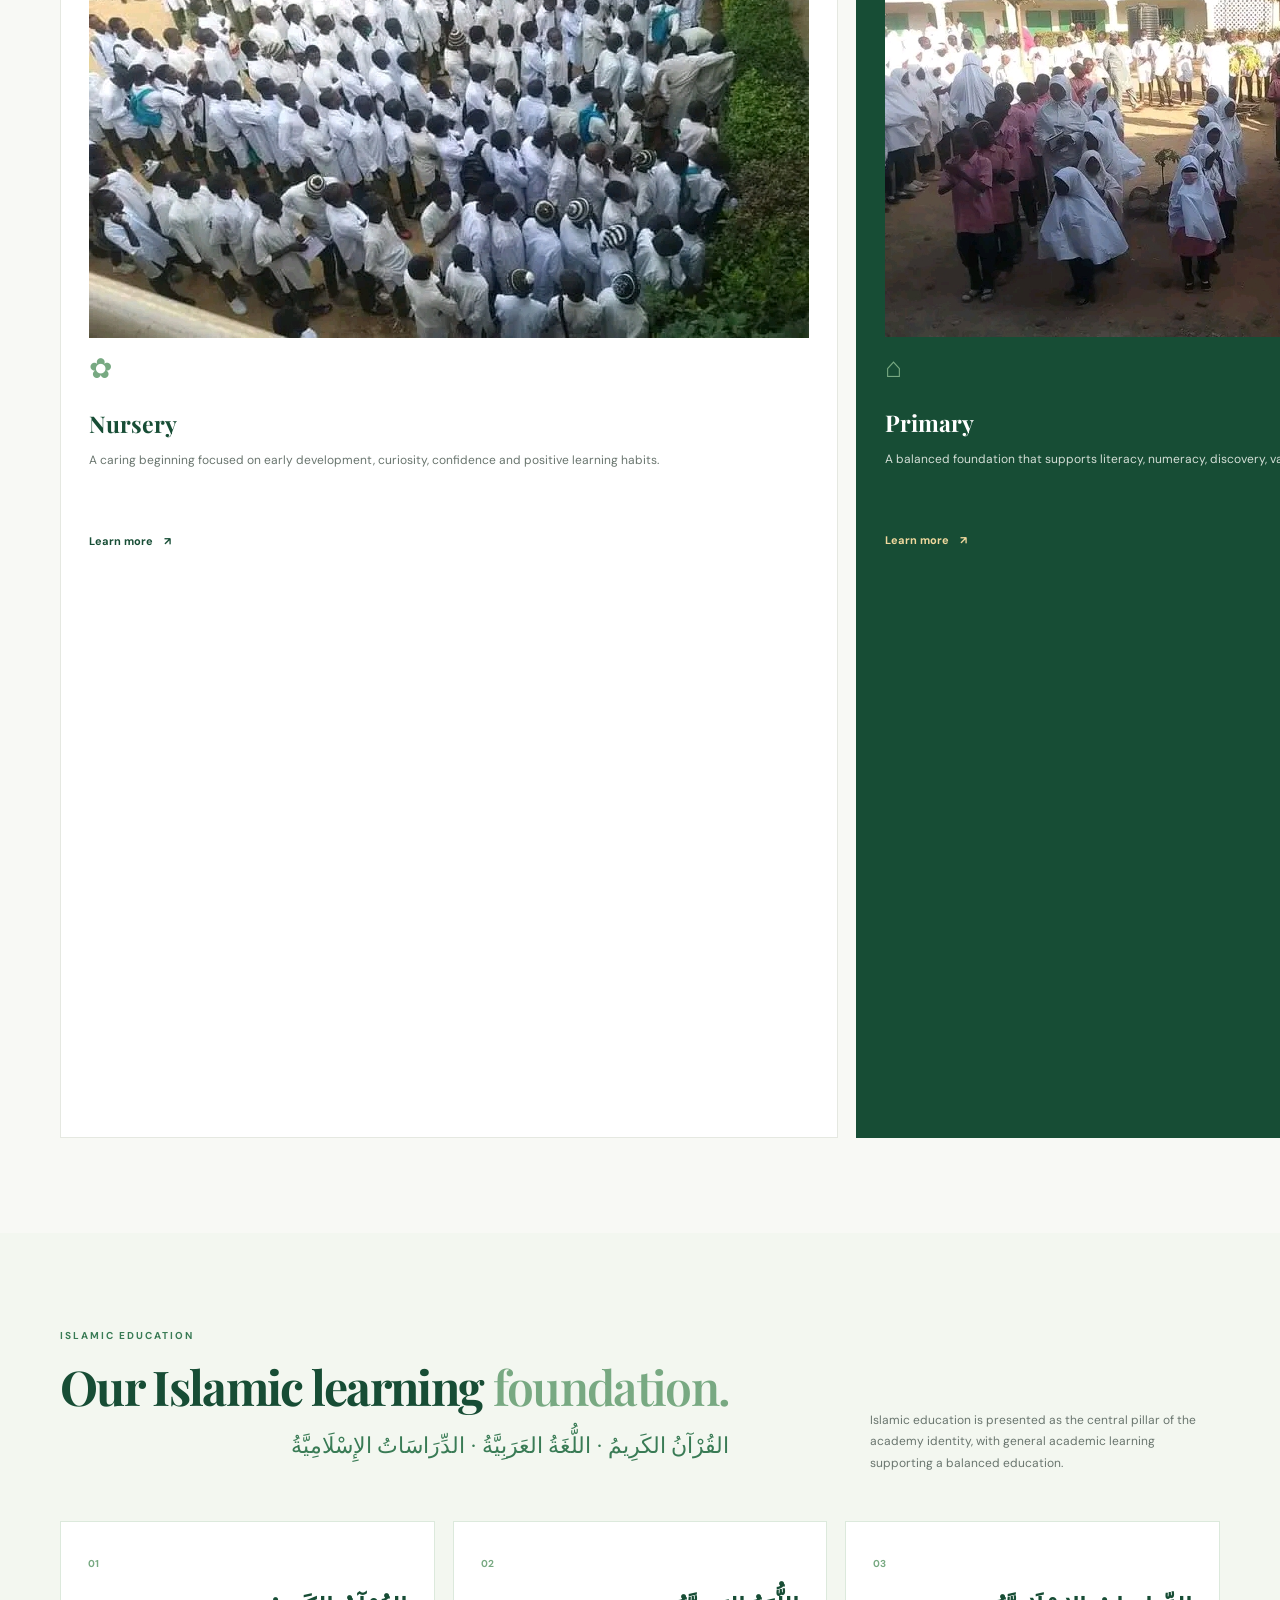
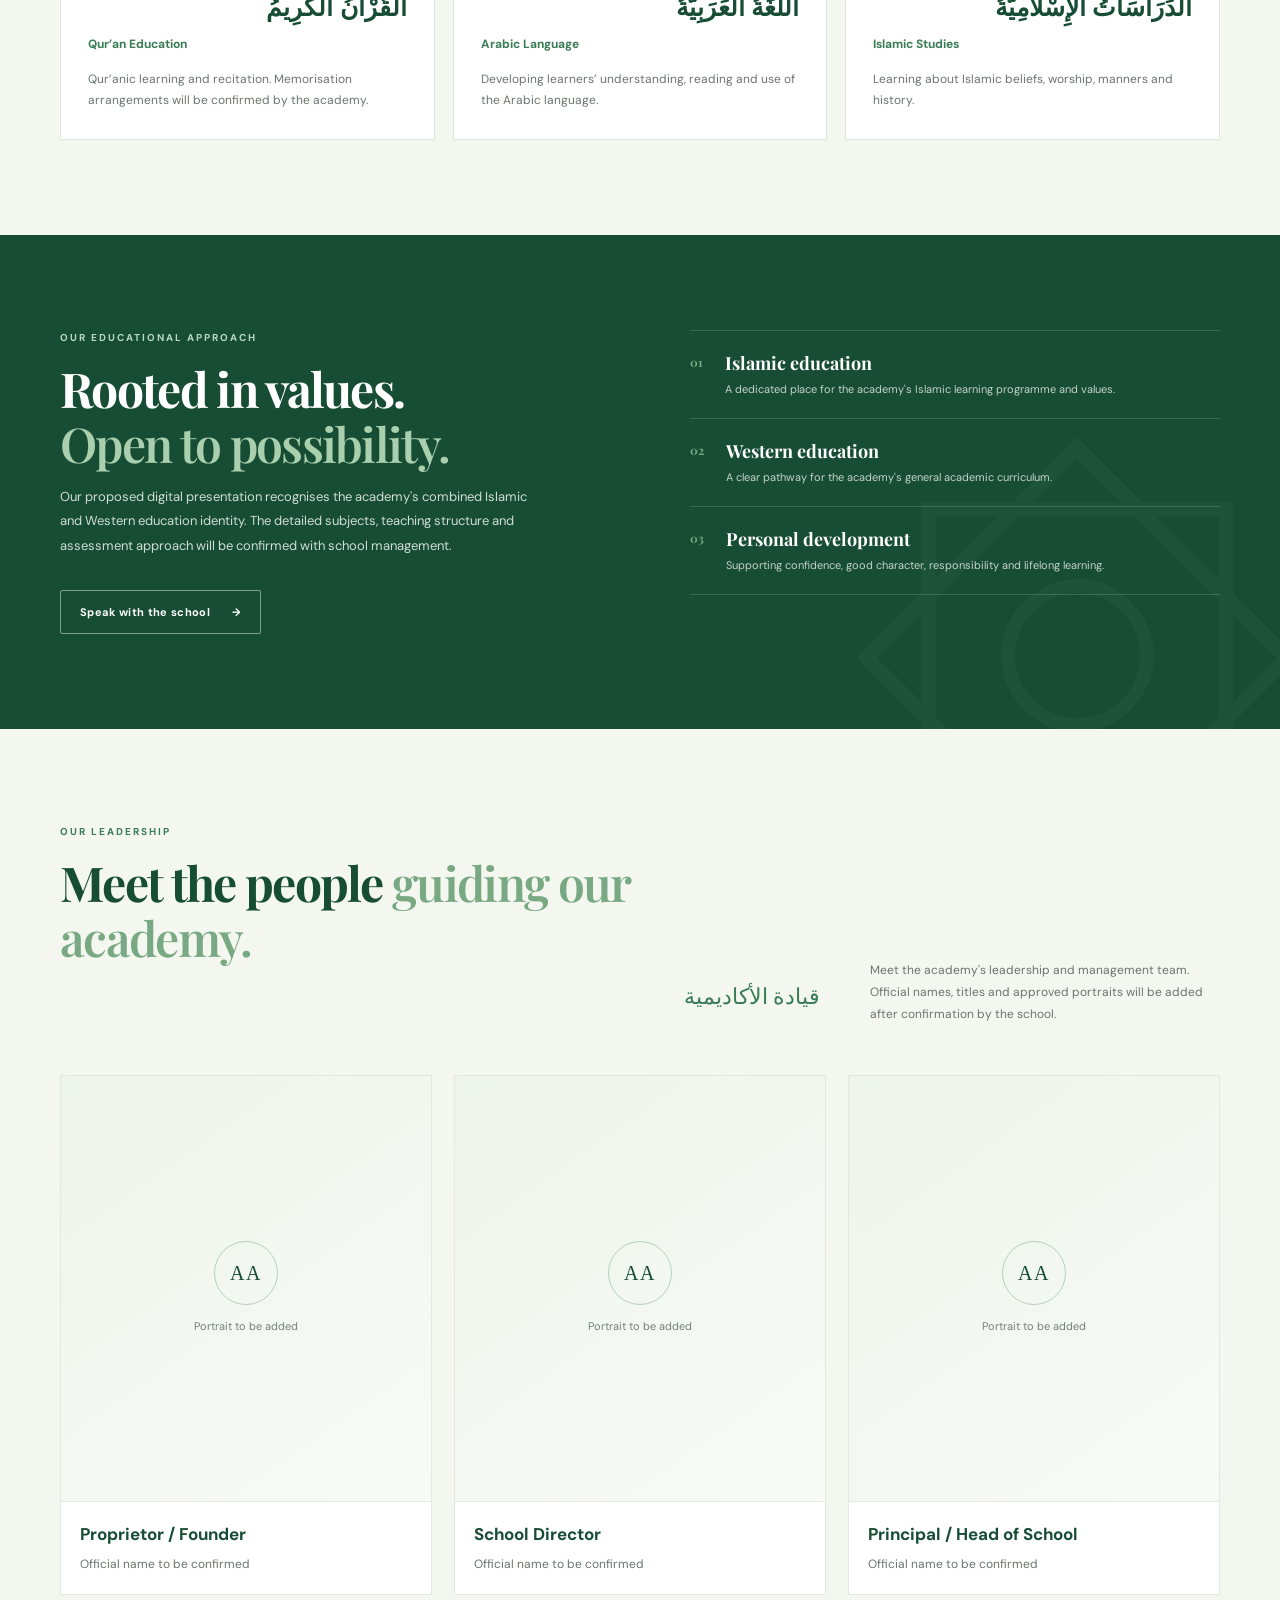
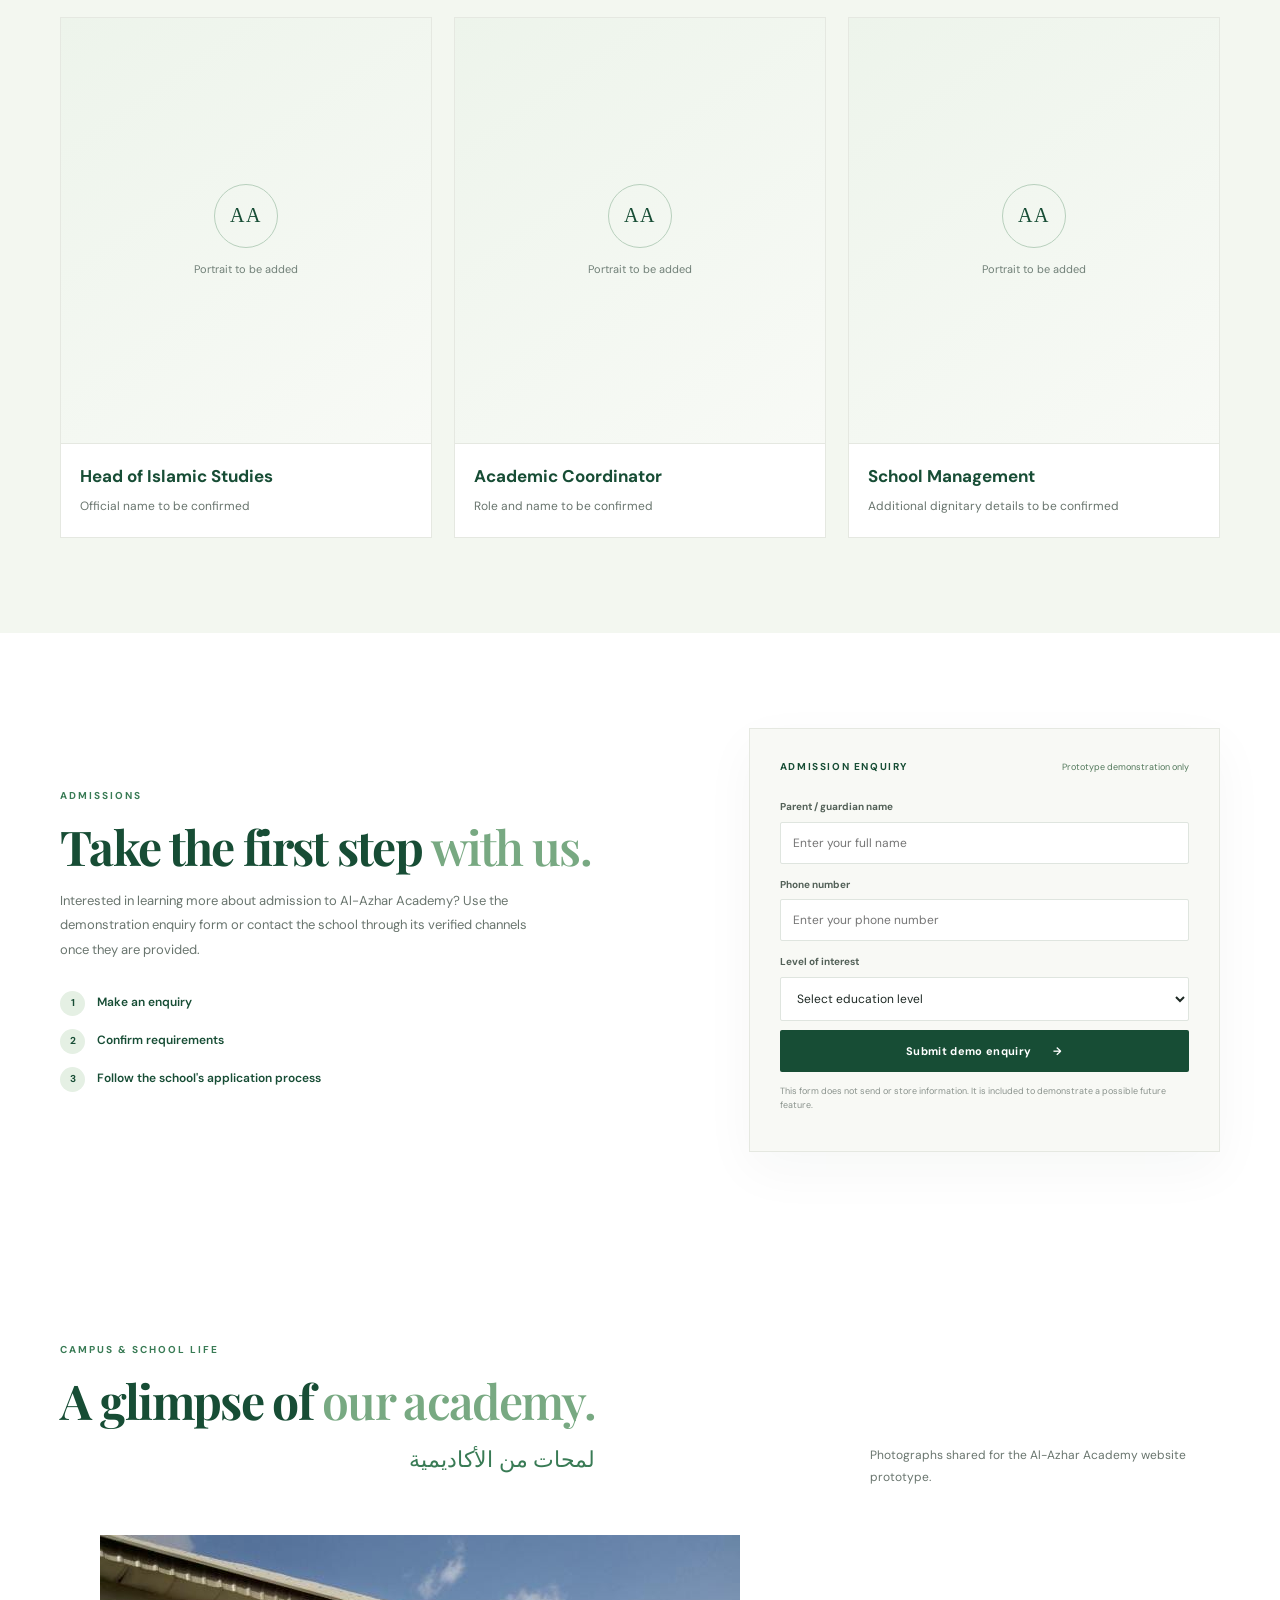
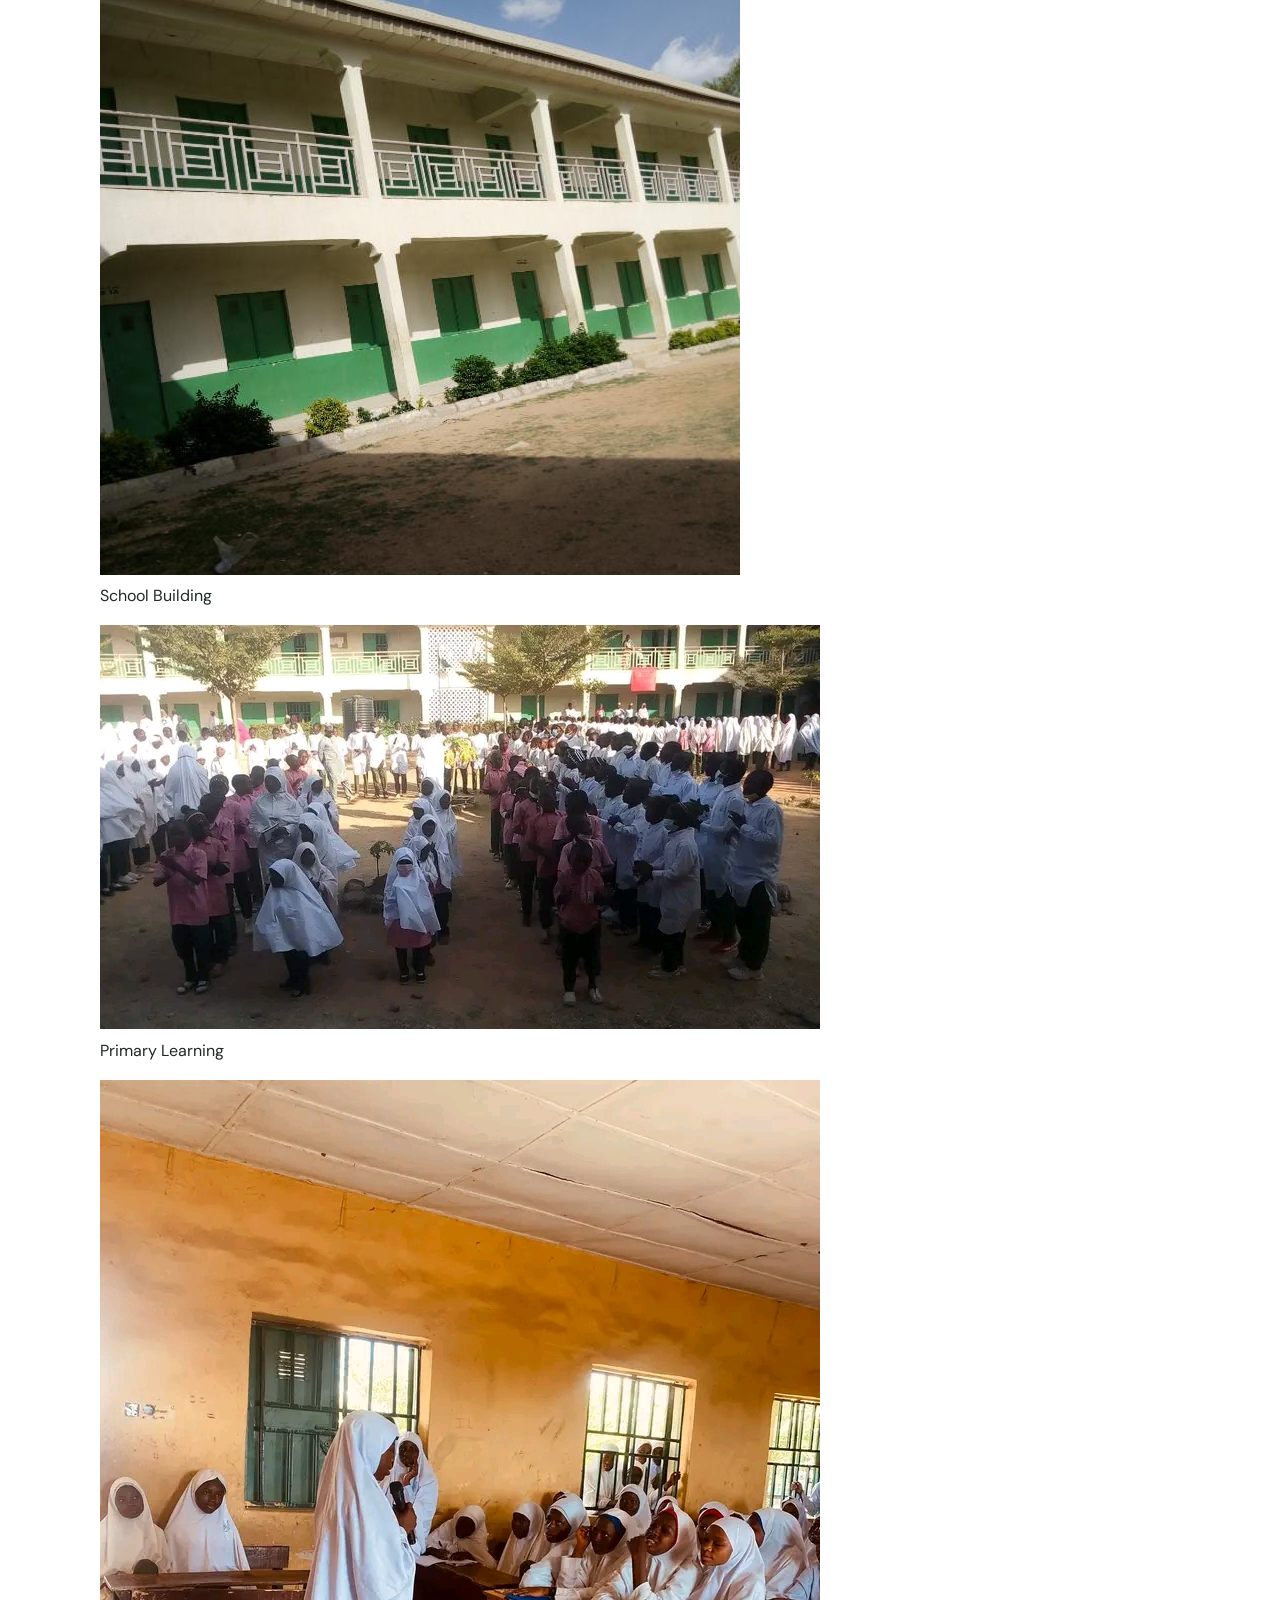
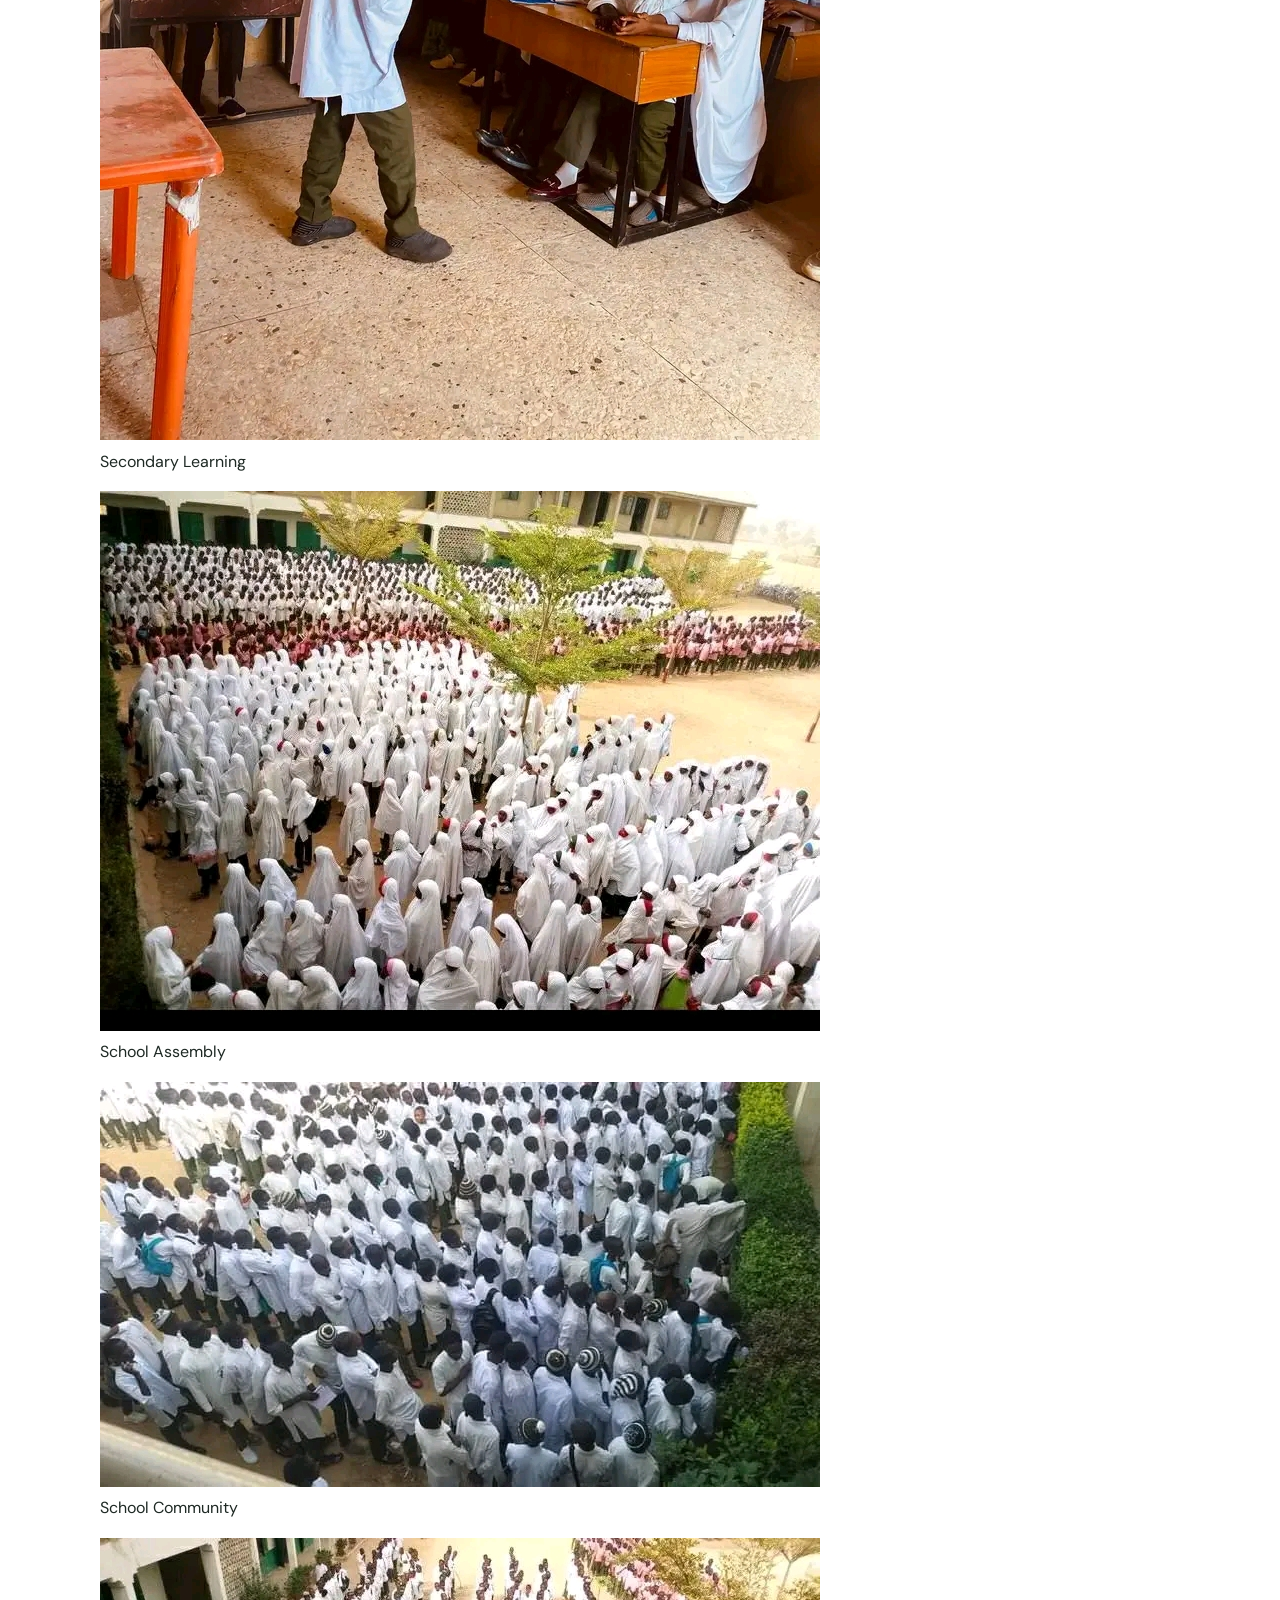
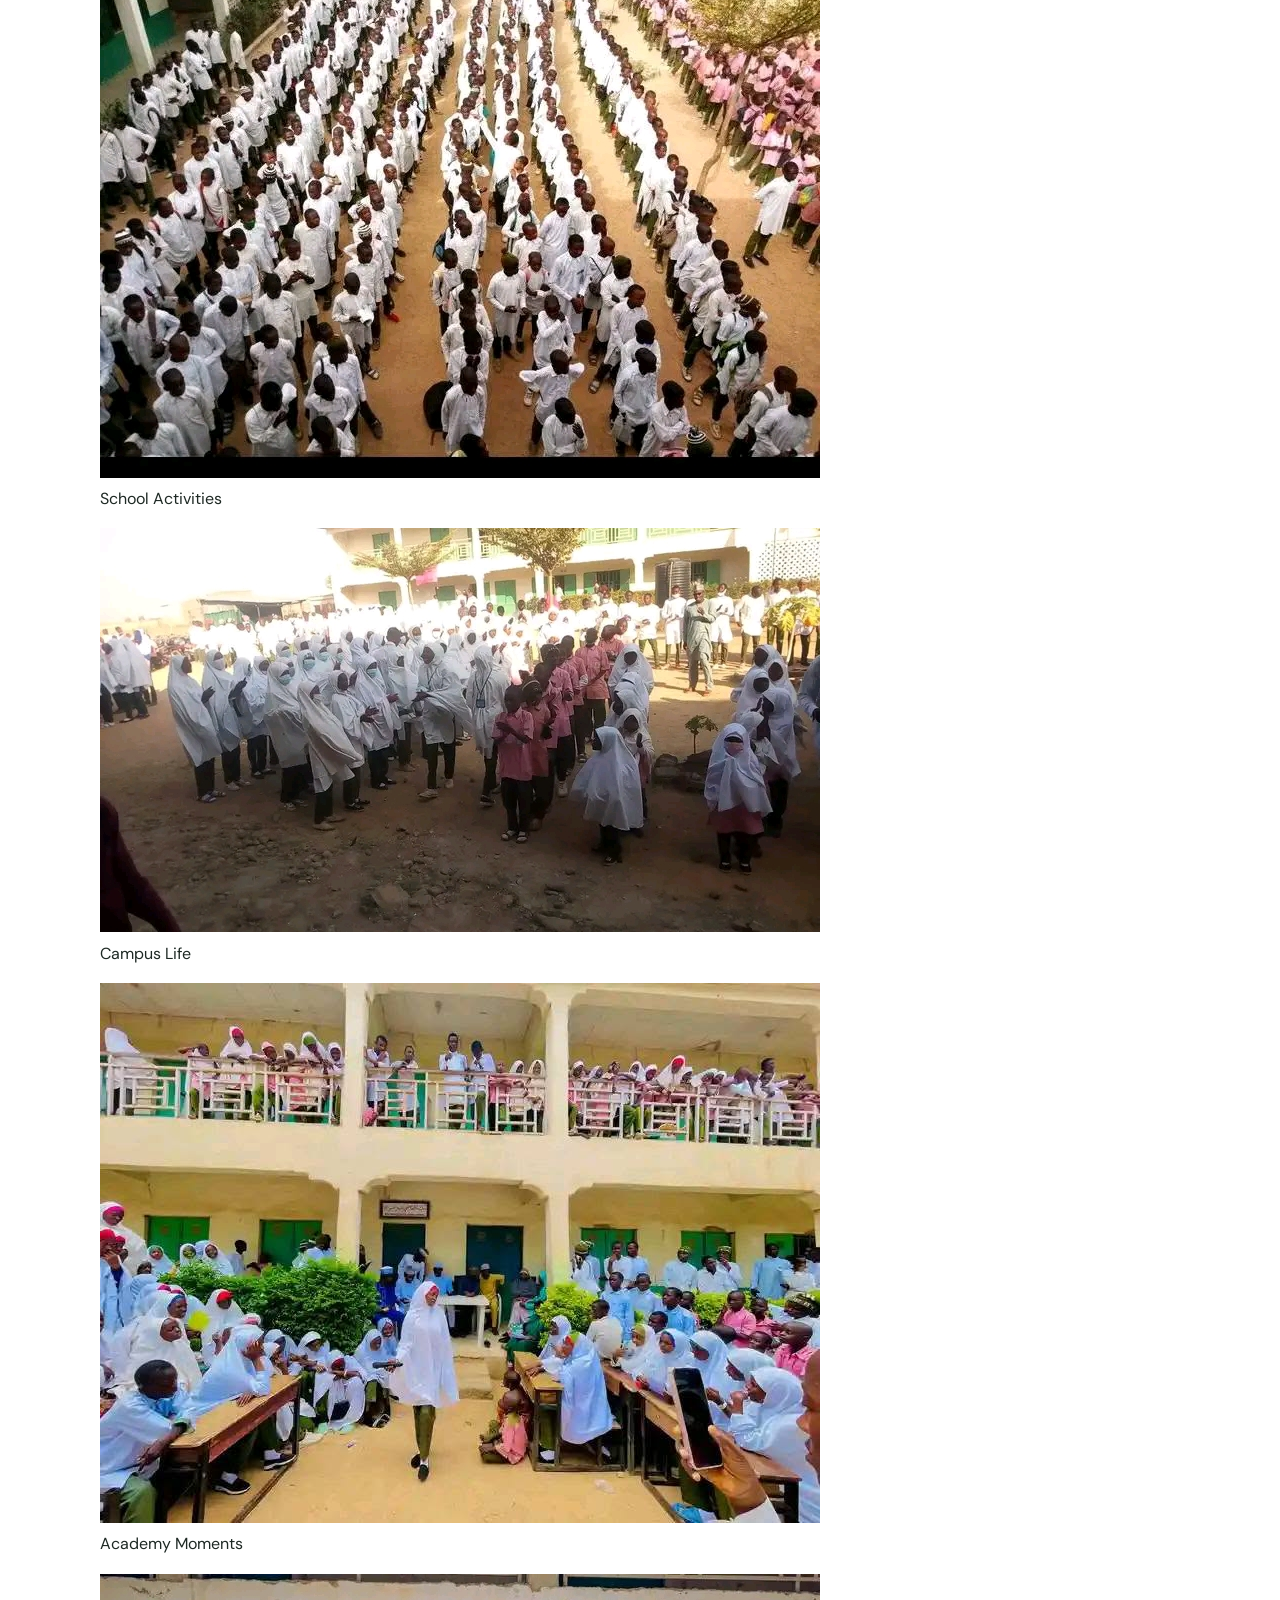
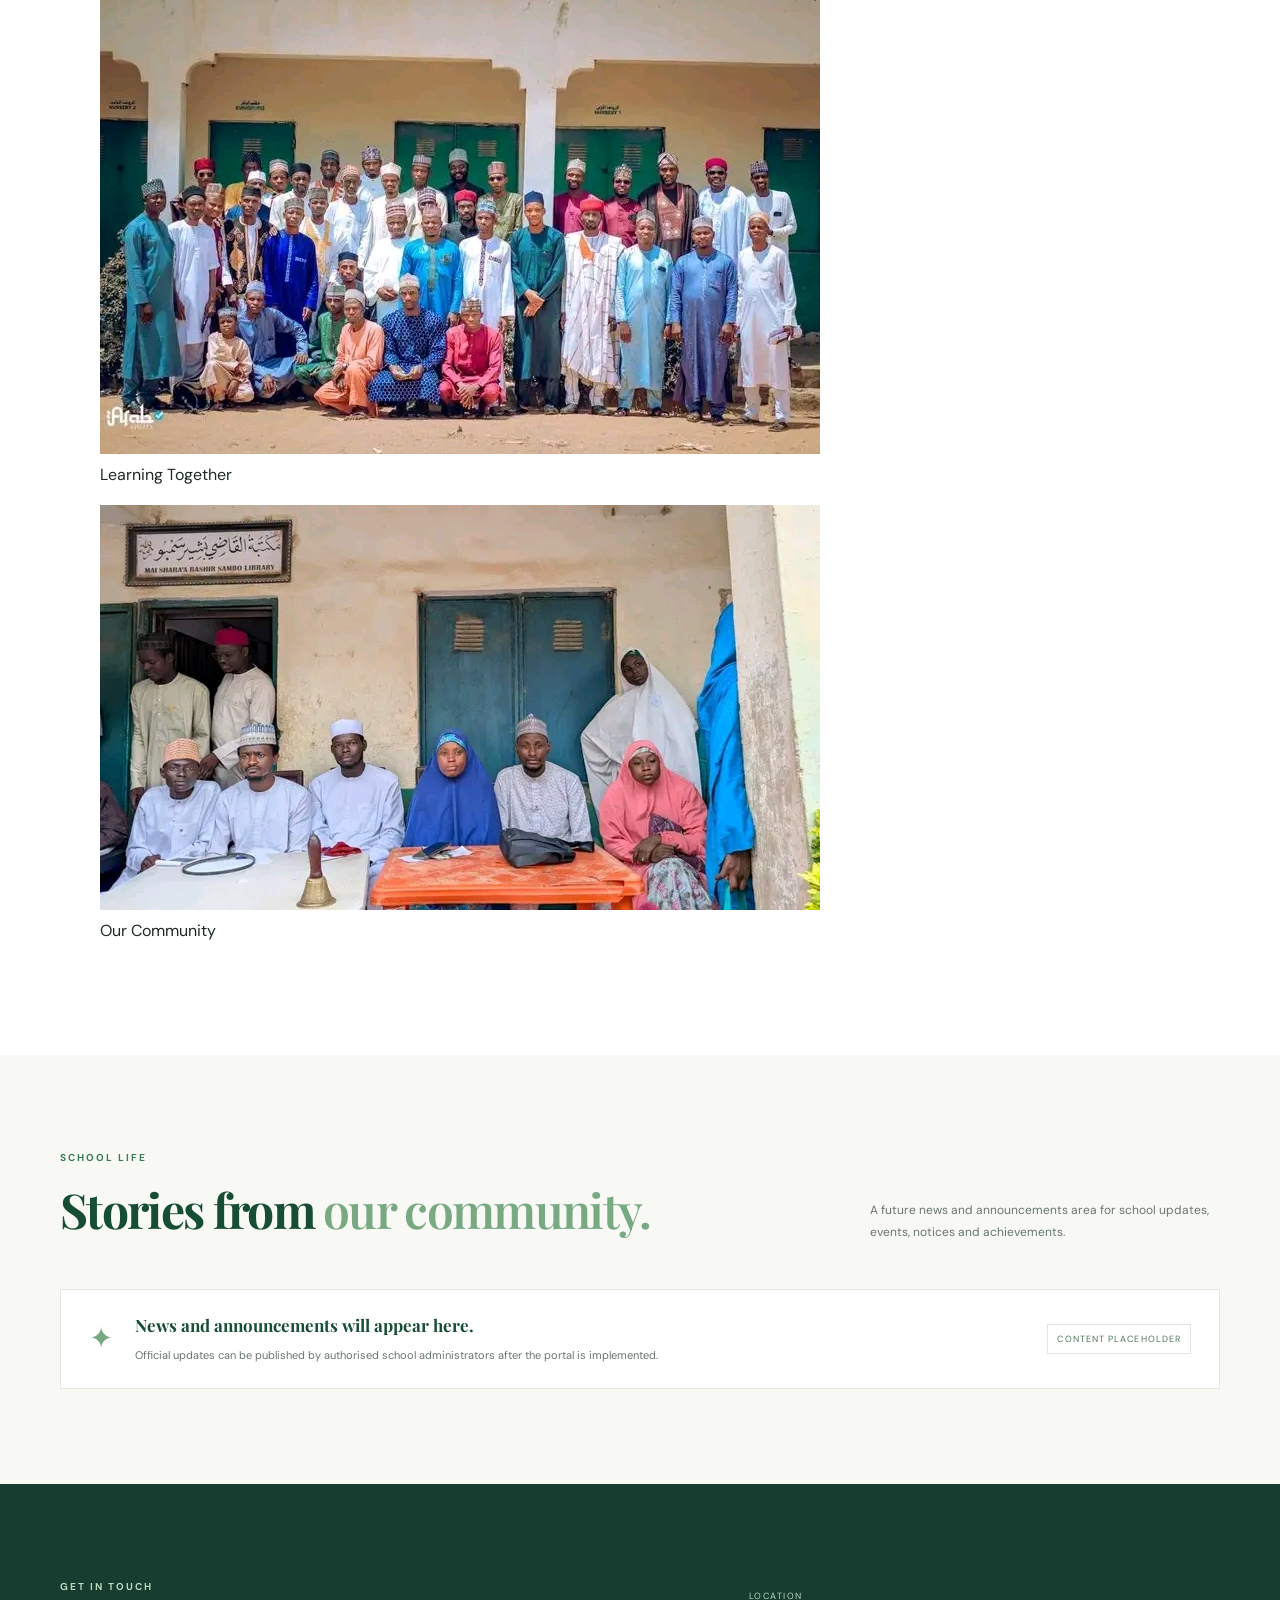
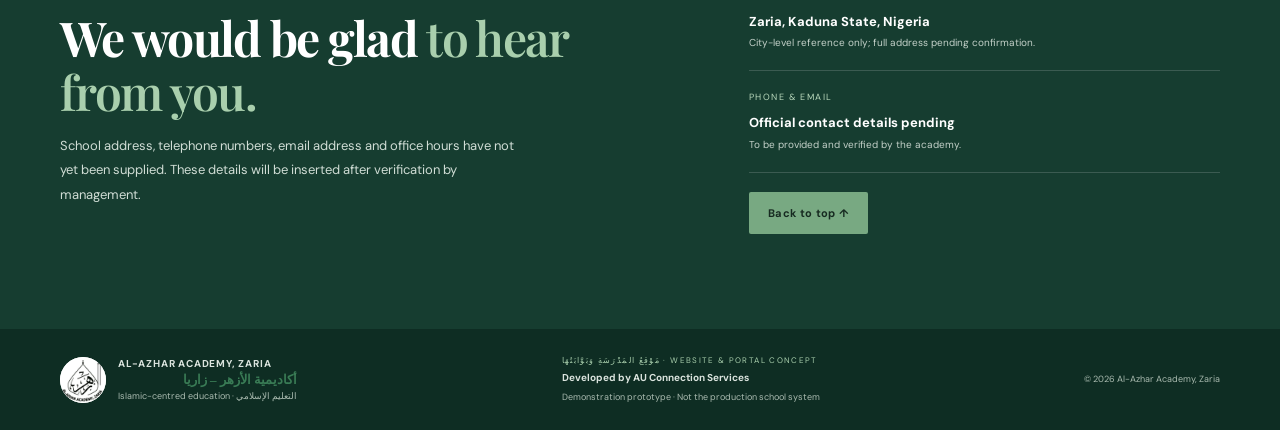
==== commit 4a6f8f38: "Display uploaded school photographs across programme cards and campus gallery" ====
--- a/index.html
+++ b/index.html
@@ -34,9 +34,9 @@
     </div><div class="hero-bottom-line"></div></section>
     <section class="intro section" id="about"><div class="container intro-grid"><div><p class="section-kicker">WELCOME TO AL-AZHAR</p><h2>Faith, knowledge and <em>good character.</em></h2><p class="arabic-heading" lang="ar" dir="rtl">الإِيمَانُ وَالْعِلْمُ وَحُسْنُ الْخُلُقِ</p></div><div class="intro-text"><p>Al-Azhar Academy, Zaria is presented in this concept as an institution offering Islamic and Western education across nursery, primary and secondary levels.</p><p>This prototype introduces a clear, welcoming digital experience for families and the wider school community. Official history, leadership details and approved school statements will be added after management review.</p><a class="under-link" href="#programmes">Explore our learning pathways <span>→</span></a></div></div></section>
     <section class="programmes section" id="programmes"><div class="container"><div class="section-heading"><div><p class="section-kicker">ACADEMIC PATHWAYS</p><h2>A strong start at <em>every stage.</em></h2></div><p>Proposed overview of the academy's three education levels. Specific class names and curriculum details are subject to confirmation.</p></div><div class="programme-grid">
-      <article class="programme-card"><div class="card-number">01</div><div class="programme-icon">✿</div><h3>Nursery</h3><p>A caring beginning focused on early development, curiosity, confidence and positive learning habits.</p><a href="#contact">Learn more <span>↗</span></a></article>
-      <article class="programme-card featured"><div class="card-number">02</div><div class="programme-icon">⌂</div><h3>Primary</h3><p>A balanced foundation that supports literacy, numeracy, discovery, values and growing independence.</p><a href="#contact">Learn more <span>↗</span></a></article>
-      <article class="programme-card"><div class="card-number">03</div><div class="programme-icon">✧</div><h3>Secondary</h3><p>Learning that encourages deeper understanding, responsibility, critical thinking and preparation for the next stage.</p><a href="#contact">Learn more <span>↗</span></a></article>
+      <article class="programme-card"><div class="programme-photo"><img src="images/school-gallery-01.jpg.jpg" alt="School learning activity photograph"></div><div class="card-number">01</div><div class="programme-icon">✿</div><h3>Nursery</h3><p>A caring beginning focused on early development, curiosity, confidence and positive learning habits.</p><a href="#contact">Learn more <span>↗</span></a></article>
+      <article class="programme-card featured"><div class="programme-photo"><img src="images/primary-classroom.jpg.jpg" alt="Primary classroom"></div><div class="card-number">02</div><div class="programme-icon">⌂</div><h3>Primary</h3><p>A balanced foundation that supports literacy, numeracy, discovery, values and growing independence.</p><a href="#contact">Learn more <span>↗</span></a></article>
+      <article class="programme-card"><div class="programme-photo"><img src="images/secondary-classroom.jpg.jpg" alt="Secondary classroom"></div><div class="card-number">03</div><div class="programme-icon">✧</div><h3>Secondary</h3><p>Learning that encourages deeper understanding, responsibility, critical thinking and preparation for the next stage.</p><a href="#contact">Learn more <span>↗</span></a></article>
     </div></div></section>
     <section class="islamic section" id="islamic"><div class="container"><div class="section-heading"><div><p class="section-kicker">ISLAMIC EDUCATION</p><h2>Our Islamic learning <em>foundation.</em></h2><p class="arabic-heading" lang="ar" dir="rtl">القُرْآنُ الكَرِيمُ · اللُّغَةُ العَرَبِيَّةُ · الدِّرَاسَاتُ الإِسْلَامِيَّةُ</p></div><p>Islamic education is presented as the central pillar of the academy identity, with general academic learning supporting a balanced education.</p></div><div class="islamic-grid"><article><span>01</span><h3 lang="ar" dir="rtl">القُرْآنُ الكَرِيمُ</h3><b>Qur’an Education</b><p>Qur’anic learning and recitation. Memorisation arrangements will be confirmed by the academy.</p></article><article><span>02</span><h3 lang="ar" dir="rtl">اللُّغَةُ العَرَبِيَّةُ</h3><b>Arabic Language</b><p>Developing learners’ understanding, reading and use of the Arabic language.</p></article><article><span>03</span><h3 lang="ar" dir="rtl">الدِّرَاسَاتُ الإِسْلَامِيَّةُ</h3><b>Islamic Studies</b><p>Learning about Islamic beliefs, worship, manners and history.</p></article></div></div></section><section class="values section"><div class="container values-grid"><div class="values-copy"><p class="section-kicker light">OUR EDUCATIONAL APPROACH</p><h2>Rooted in values.<br><em>Open to possibility.</em></h2><p>Our proposed digital presentation recognises the academy's combined Islamic and Western education identity. The detailed subjects, teaching structure and assessment approach will be confirmed with school management.</p><a class="btn btn-outline" href="#contact">Speak with the school <span>→</span></a></div><div class="values-list"><div><span>01</span><section><h3>Islamic education</h3><p>A dedicated place for the academy's Islamic learning programme and values.</p></section></div><div><span>02</span><section><h3>Western education</h3><p>A clear pathway for the academy's general academic curriculum.</p></section></div><div><span>03</span><section><h3>Personal development</h3><p>Supporting confidence, good character, responsibility and lifelong learning.</p></section></div></div></div></section>
     <!-- Leadership portraits are reserved placeholders until the school supplies approved photos and names. -->
@@ -59,6 +59,27 @@
     <section class="admissions section" id="admissions"><div class="container admissions-grid"><div><p class="section-kicker">ADMISSIONS</p><h2>Take the first step <em>with us.</em></h2><p class="admissions-lead">Interested in learning more about admission to Al-Azhar Academy? Use the demonstration enquiry form or contact the school through its verified channels once they are provided.</p><div class="admission-steps"><span><b>1</b> Make an enquiry</span><span><b>2</b> Confirm requirements</span><span><b>3</b> Follow the school's application process</span></div></div>
       <form class="enquiry-card" id="enquiryForm"><div class="form-title"><span>ADMISSION ENQUIRY</span><small>Prototype demonstration only</small></div><label for="parentName">Parent / guardian name</label><input id="parentName" name="parentName" required placeholder="Enter your full name"><label for="phone">Phone number</label><input id="phone" name="phone" required placeholder="Enter your phone number"><label for="level">Level of interest</label><select id="level" name="level" required><option value="">Select education level</option><option>Nursery</option><option>Primary</option><option>Secondary</option></select><button class="btn btn-green" type="submit">Submit demo enquiry <span>→</span></button><p class="form-disclaimer">This form does not send or store information. It is included to demonstrate a possible future feature.</p><div class="form-feedback" id="formFeedback" role="status"></div></form>
     </div></section>
+    <!-- School photo gallery uses the actual files uploaded to the repository. -->
+    <section class="gallery-section section" id="gallery">
+      <div class="container">
+        <div class="section-heading">
+          <div><p class="section-kicker">CAMPUS & SCHOOL LIFE</p><h2>A glimpse of <em>our academy.</em></h2><p class="arabic-heading" lang="ar" dir="rtl">لمحات من الأكاديمية</p></div>
+          <p>Photographs shared for the Al-Azhar Academy website prototype.</p>
+        </div>
+        <div class="school-gallery">
+          <figure class="gallery-feature"><img src="images/school-building-front.jpg.jpeg" alt="Al-Azhar Academy school building"><figcaption>School Building</figcaption></figure>
+          <figure><img src="images/primary-classroom.jpg.jpg" alt="Primary classroom"><figcaption>Primary Learning</figcaption></figure>
+          <figure><img src="images/secondary-classroom.jpg.jpg" alt="Secondary classroom"><figcaption>Secondary Learning</figcaption></figure>
+          <figure><img src="images/school-assembly.jpg.jpg" alt="School assembly"><figcaption>School Assembly</figcaption></figure>
+          <figure><img src="images/school-gallery-01.jpg.jpg" alt="School community photograph"><figcaption>School Community</figcaption></figure>
+          <figure><img src="images/school-gallery-02.jpg.jpg" alt="School activity photograph"><figcaption>School Activities</figcaption></figure>
+          <figure><img src="images/school-gallery-03.jpg.jpg" alt="School life photograph"><figcaption>Campus Life</figcaption></figure>
+          <figure><img src="images/school-gallery-04.jpg.jpg" alt="School photograph"><figcaption>Academy Moments</figcaption></figure>
+          <figure><img src="images/school-gallery-05.jpg.jpg" alt="School photograph"><figcaption>Learning Together</figcaption></figure>
+          <figure><img src="images/school-gallery-06.jpg.jpg" alt="School photograph"><figcaption>Our Community</figcaption></figure>
+        </div>
+      </div>
+    </section>
     <section class="news section" id="news"><div class="container"><div class="section-heading"><div><p class="section-kicker">SCHOOL LIFE</p><h2>Stories from <em>our community.</em></h2></div><p>A future news and announcements area for school updates, events, notices and achievements.</p></div><div class="news-placeholder"><div class="news-symbol">✦</div><div><strong>News and announcements will appear here.</strong><p>Official updates can be published by authorised school administrators after the portal is implemented.</p></div><span class="coming-soon">CONTENT PLACEHOLDER</span></div></div></section>
     <section class="contact section" id="contact"><div class="container contact-grid"><div><p class="section-kicker light">GET IN TOUCH</p><h2>We would be glad <em>to hear from you.</em></h2><p>School address, telephone numbers, email address and office hours have not yet been supplied. These details will be inserted after verification by management.</p></div><div class="contact-details"><div><span>LOCATION</span><strong>Zaria, Kaduna State, Nigeria</strong><small>City-level reference only; full address pending confirmation.</small></div><div><span>PHONE &amp; EMAIL</span><strong>Official contact details pending</strong><small>To be provided and verified by the academy.</small></div><a class="btn btn-gold" href="#home">Back to top ↑</a></div></div></section>
   </main>
--- a/styles.css
+++ b/styles.css
@@ -259,3 +259,17 @@
   .site-header .main-nav .nav-ar { font-size: 11px !important; margin-left: 12px; }
   .site-header .main-nav .portal-button { display: block !important; align-self: stretch !important; margin-top: 10px !important; text-align: center !important; }
 }
+
+
+/* School leadership: reserved portrait spaces, ready for approved school photographs. */
+.leadership { background: #f3f7f0; }
+.leadership-grid { display:grid; grid-template-columns:repeat(3,minmax(0,1fr)); gap:22px; margin-top:42px; }
+.leader-card { background:#fff; border:1px solid var(--line); min-width:0; }
+.leader-photo { aspect-ratio:4/4.6; width:100%; display:flex; flex-direction:column; align-items:center; justify-content:center; gap:12px; background:linear-gradient(145deg,#edf4eb,#f8faf6); border-bottom:1px solid var(--line); color:var(--green2); }
+.leader-photo-mark { width:64px; height:64px; display:grid; place-items:center; border:1px solid #b8d0bd; border-radius:50%; color:var(--green); font-family:Georgia,serif; font-size:20px; letter-spacing:.08em; }
+.leader-photo small { font-size:11px; color:#718078; }
+.leader-info { padding:18px 19px 20px; }
+.leader-info h3 { margin:0 0 7px; color:var(--green); font-size:17px; }
+.leader-info p { margin:0; color:var(--muted); font-size:12px; }
+@media(max-width:760px) { .leadership-grid { grid-template-columns:repeat(2,minmax(0,1fr)); gap:14px; margin-top:28px; } .leader-info { padding:14px; } .leader-info h3 { font-size:15px; } }
+@media(max-width:420px) { .leadership-grid { grid-template-columns:1fr 1fr; } .leader-photo { aspect-ratio:4/4.2; } }
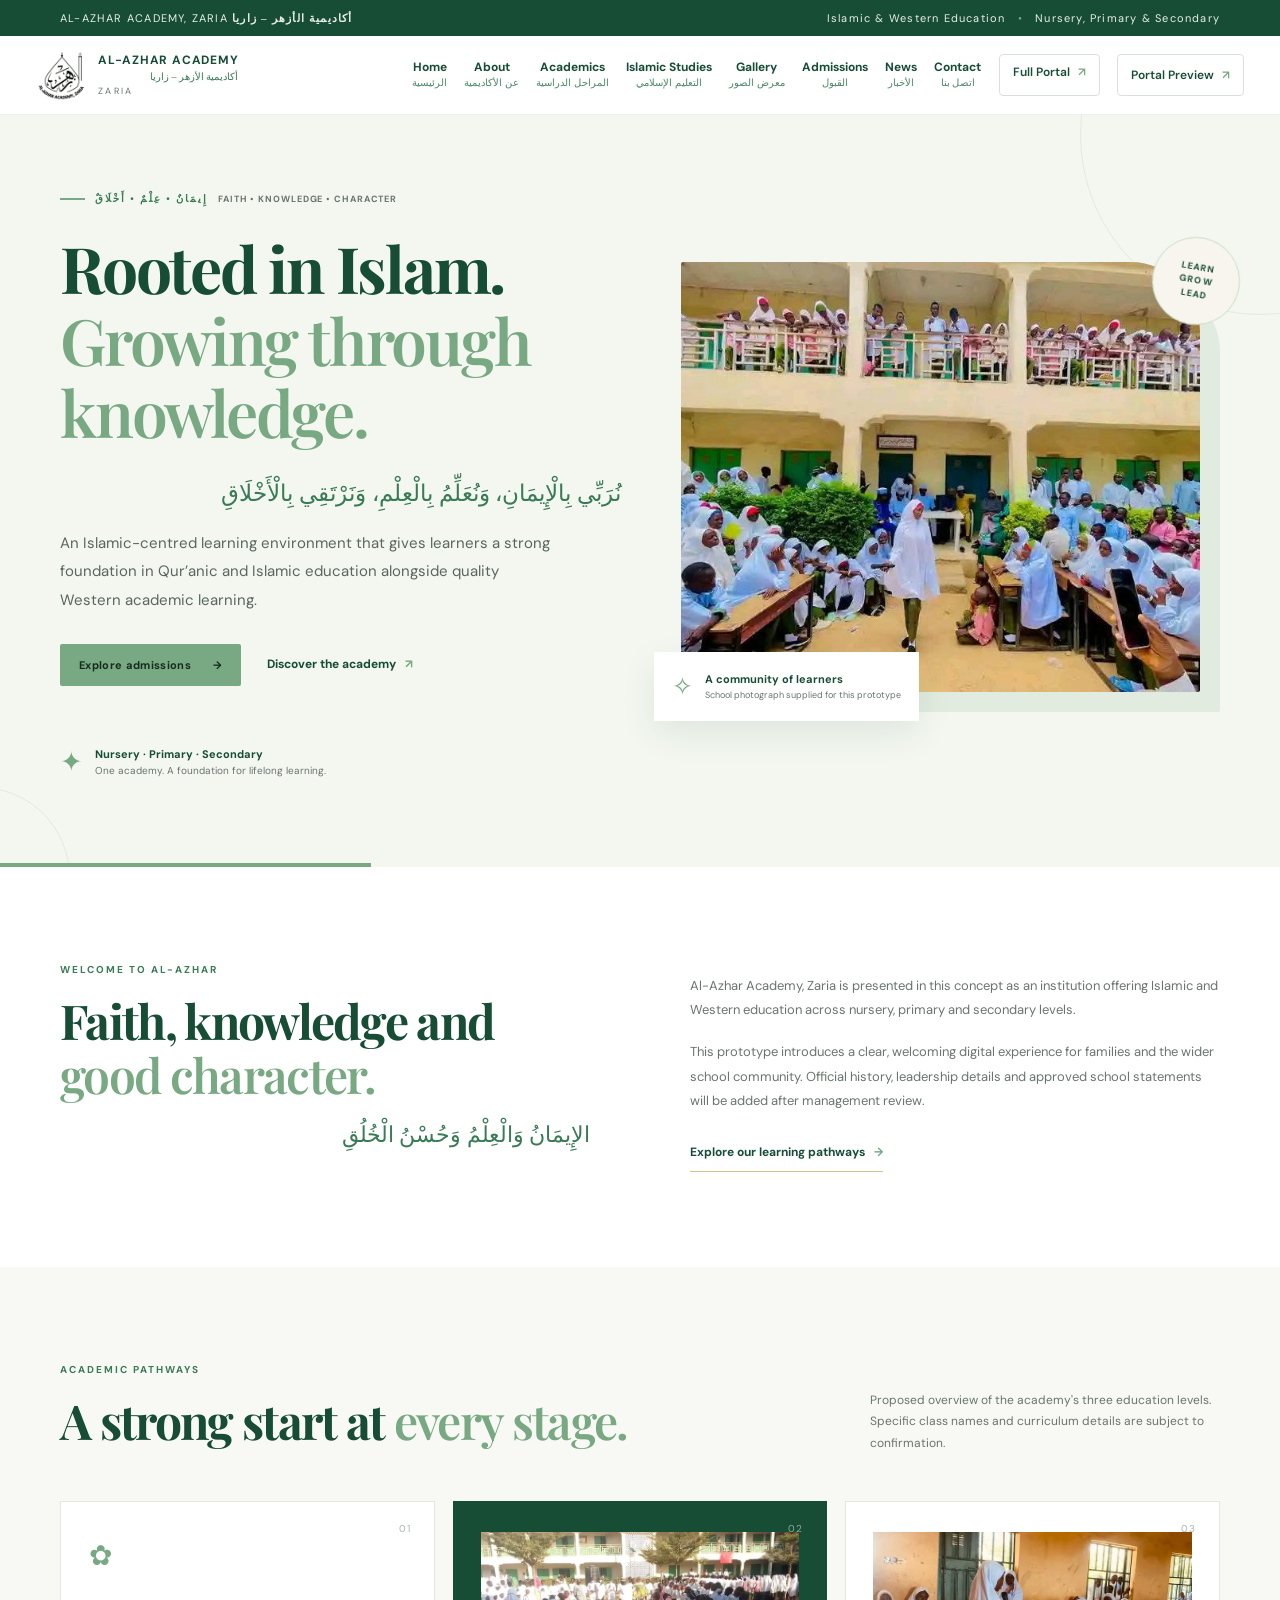
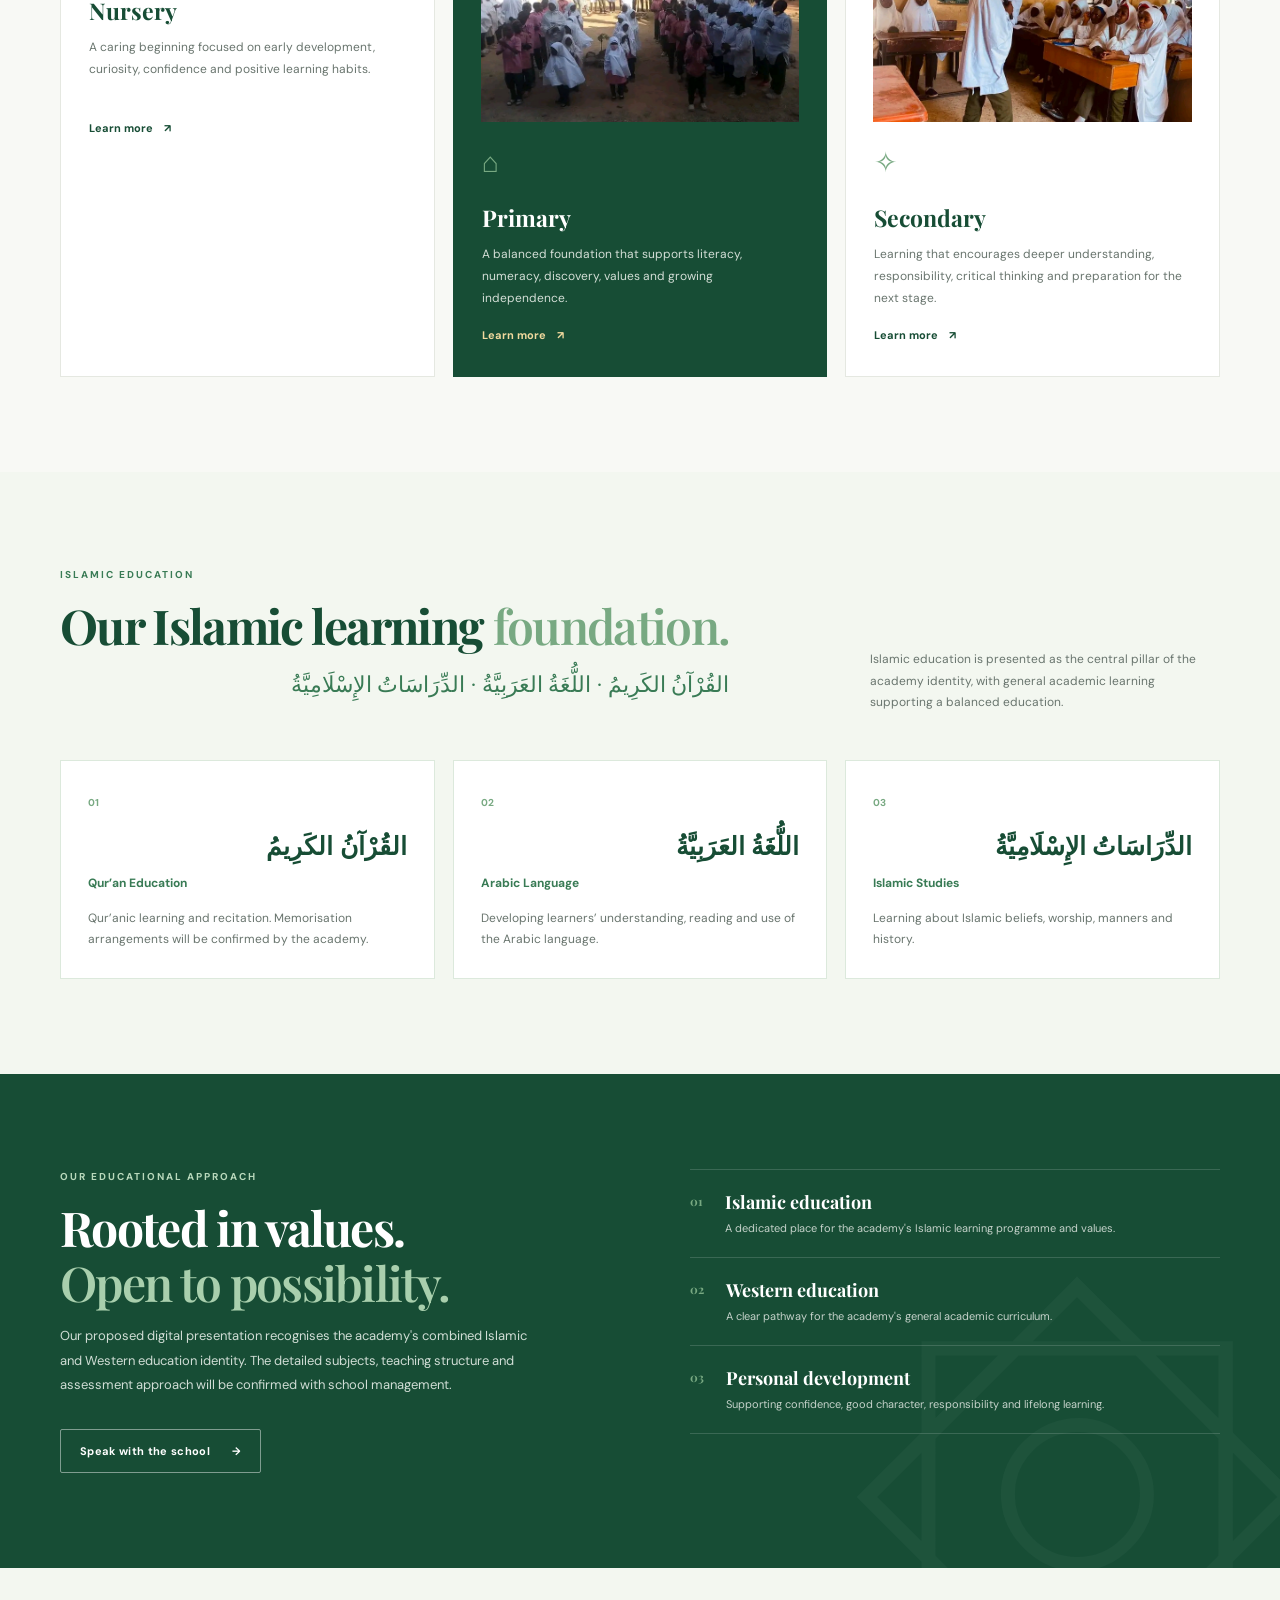
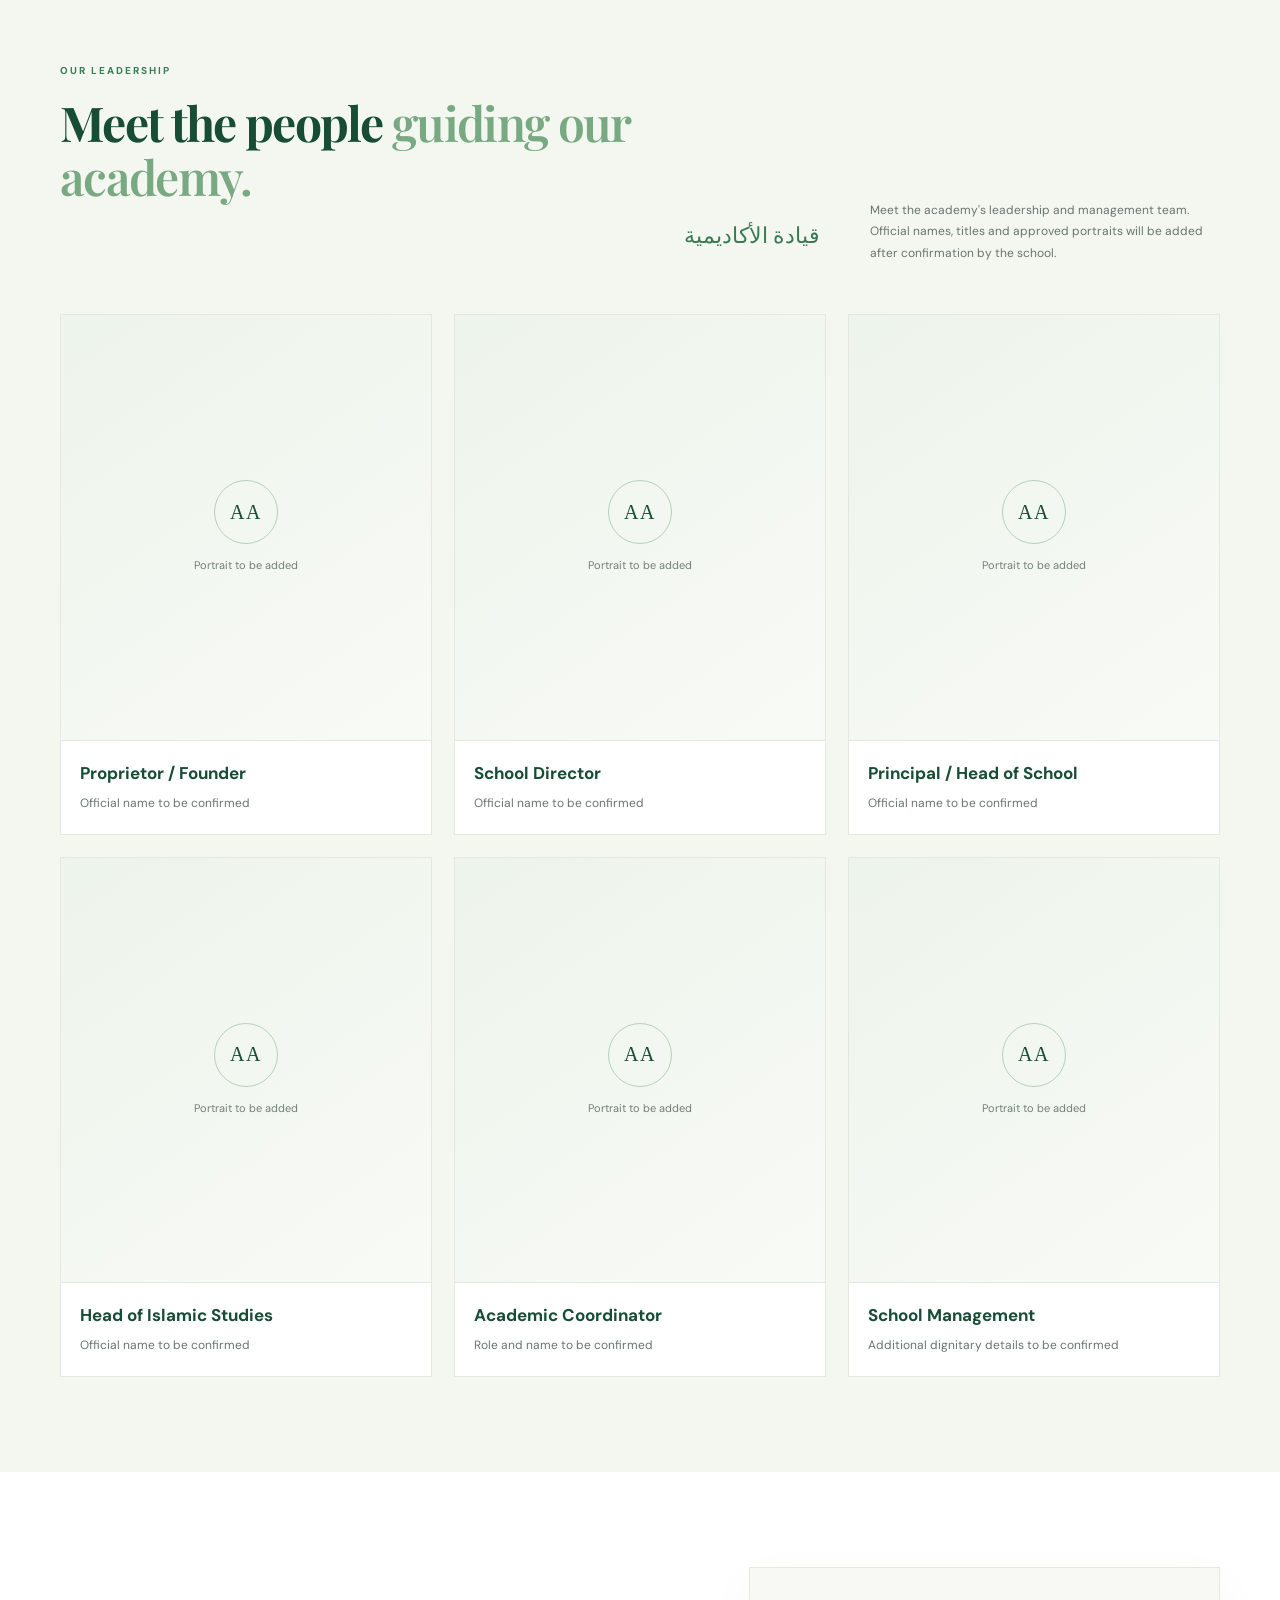
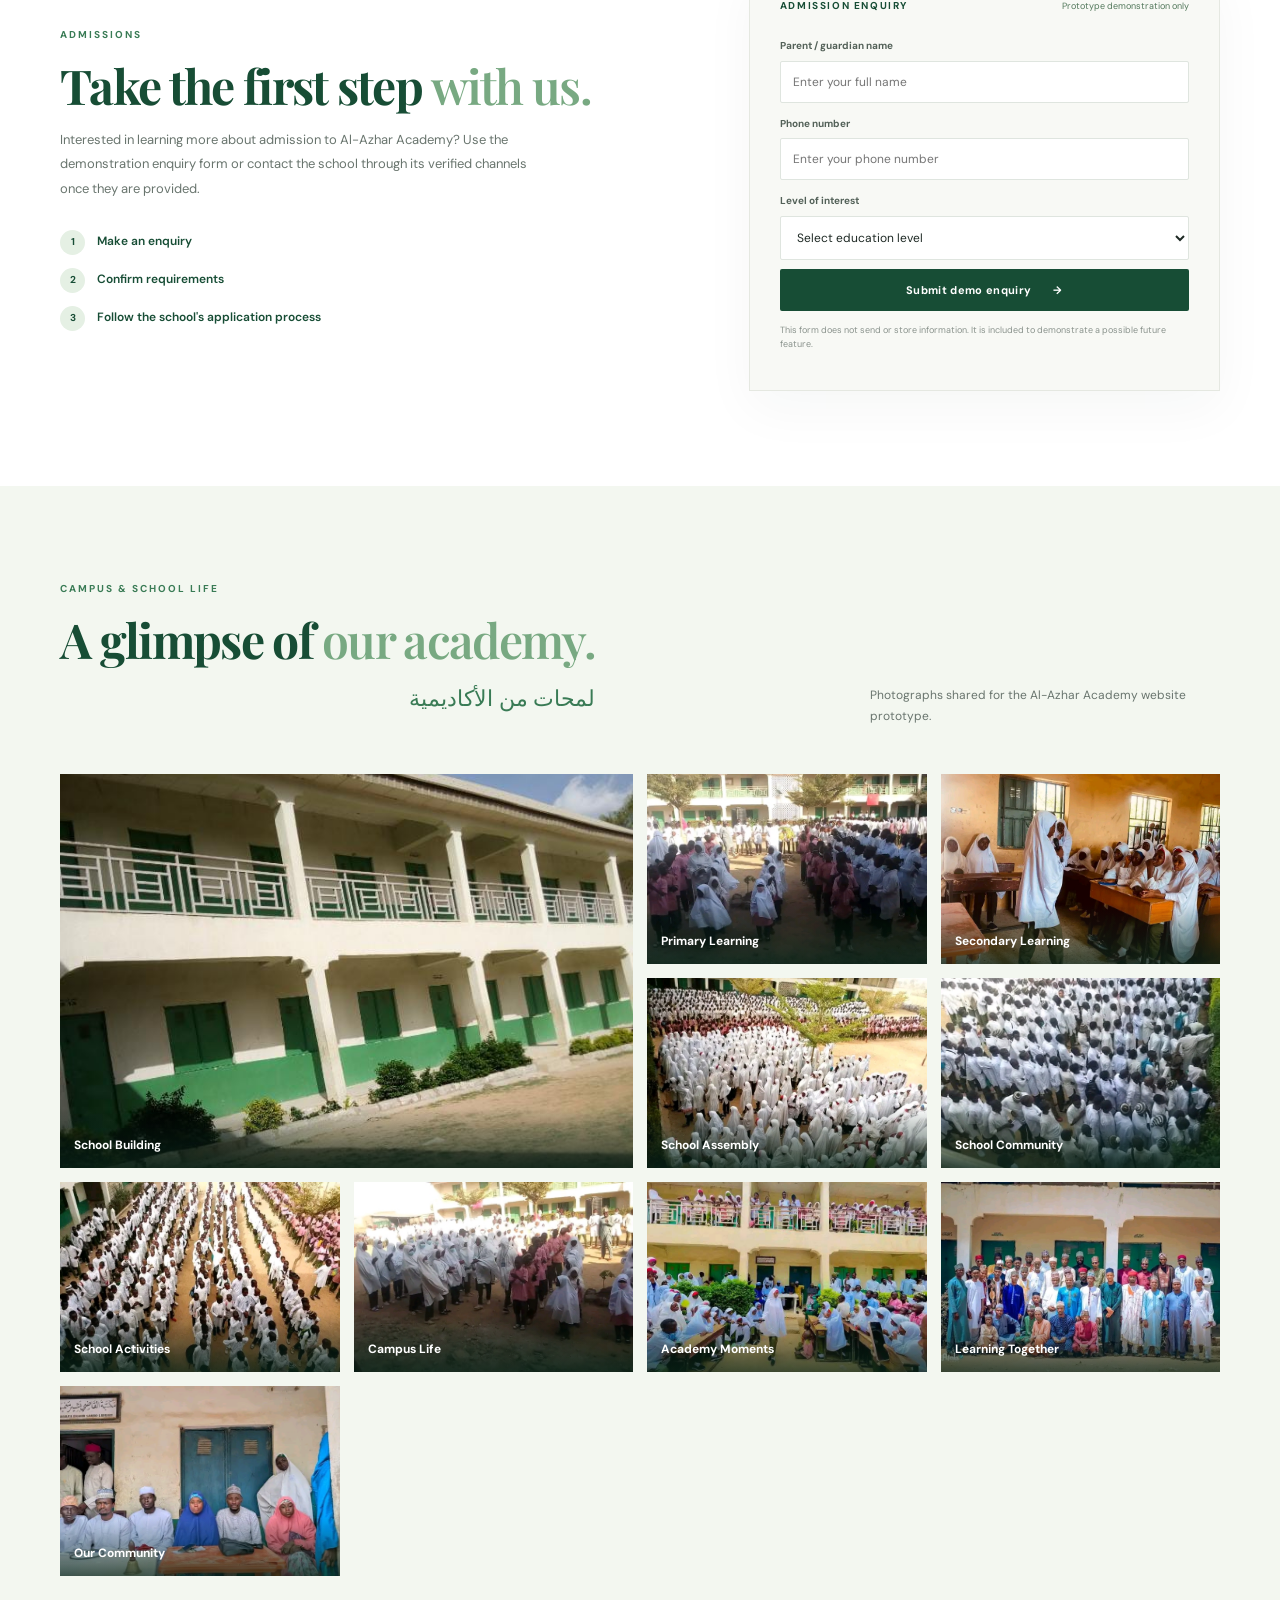
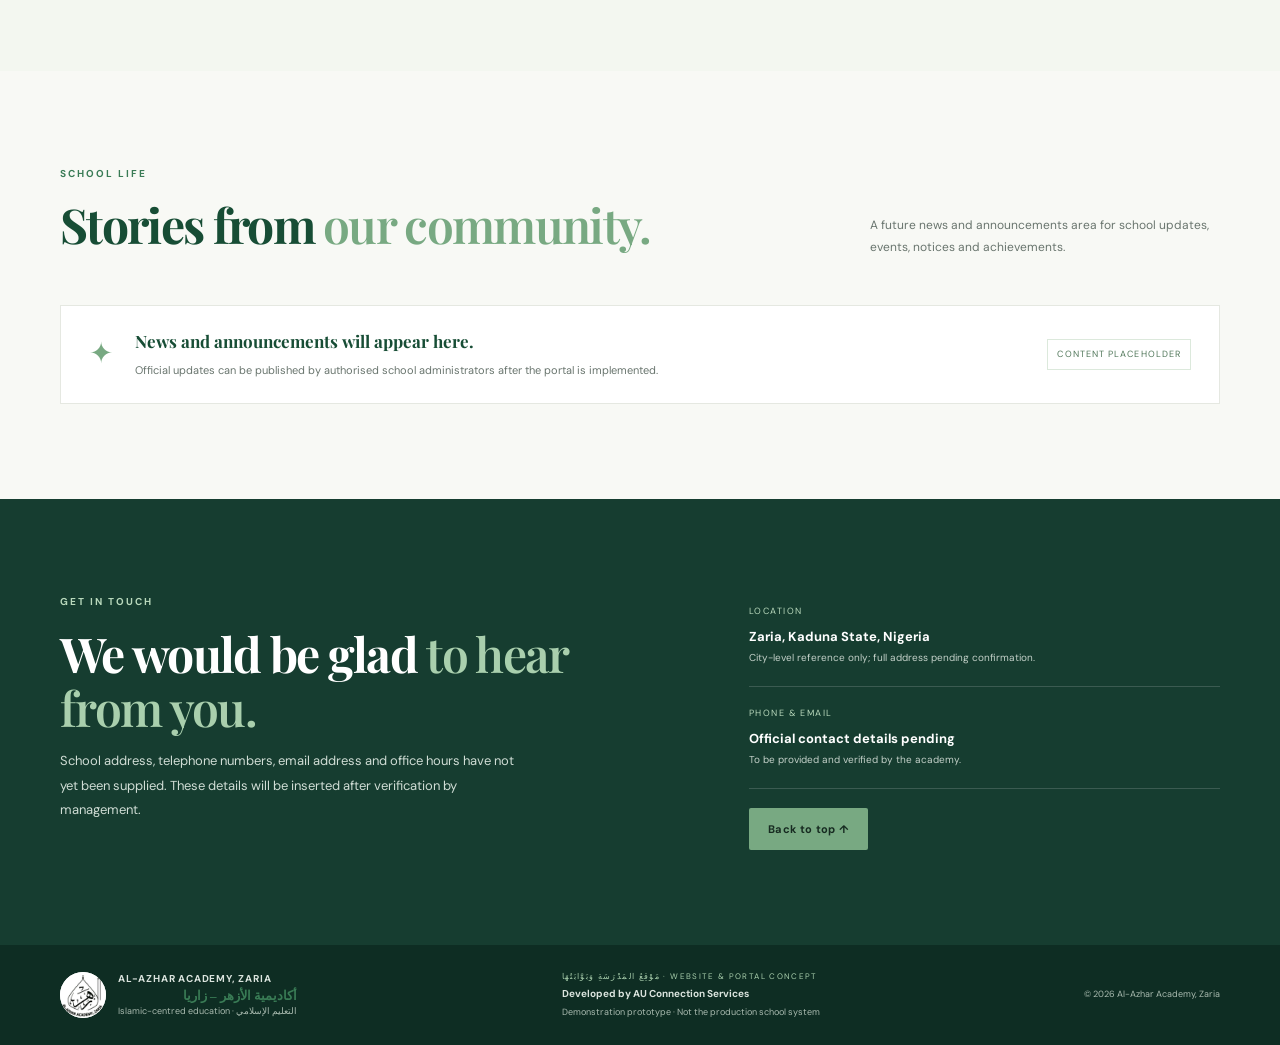
==== commit dba50e17: "Add bilingual gallery navigation and avoid assigning an unverified photo to Nursery" ====
--- a/index.html
+++ b/index.html
@@ -23,7 +23,7 @@
       <a class="brand" href="#home" aria-label="Al-Azhar Academy home"><img src="school-logo.jpg" alt="Al-Azhar Academy, Zaria official logo"><span><strong>AL-AZHAR ACADEMY</strong><b class="arabic-brand" lang="ar" dir="rtl">أكاديمية الأزهر – زاريا</b><small>ZARIA</small></span></a>
       <button class="menu-toggle" id="menuToggle" aria-label="Open navigation" aria-expanded="false">☰</button>
       <nav class="main-nav" id="mainNav" aria-label="Main navigation">
-        <a href="#home"><span class="nav-en">Home</span><small class="nav-ar" lang="ar" dir="rtl">الرئيسية</small></a><a href="#about"><span class="nav-en">About</span><small class="nav-ar" lang="ar" dir="rtl">عن الأكاديمية</small></a><a href="#programmes"><span class="nav-en">Academics</span><small class="nav-ar" lang="ar" dir="rtl">المراحل الدراسية</small></a><a href="#islamic"><span class="nav-en">Islamic Studies</span><small class="nav-ar" lang="ar" dir="rtl">التعليم الإسلامي</small></a><a href="#admissions"><span class="nav-en">Admissions</span><small class="nav-ar" lang="ar" dir="rtl">القبول</small></a><a href="#news"><span class="nav-en">News</span><small class="nav-ar" lang="ar" dir="rtl">الأخبار</small></a><a href="#contact"><span class="nav-en">Contact</span><small class="nav-ar" lang="ar" dir="rtl">اتصل بنا</small></a><a href="portal.html" class="portal-button">Full Portal <span>↗</span></a><button class="portal-button" id="portalButton">Portal Preview <span>↗</span></button>
+        <a href="#home"><span class="nav-en">Home</span><small class="nav-ar" lang="ar" dir="rtl">الرئيسية</small></a><a href="#about"><span class="nav-en">About</span><small class="nav-ar" lang="ar" dir="rtl">عن الأكاديمية</small></a><a href="#programmes"><span class="nav-en">Academics</span><small class="nav-ar" lang="ar" dir="rtl">المراحل الدراسية</small></a><a href="#islamic"><span class="nav-en">Islamic Studies</span><small class="nav-ar" lang="ar" dir="rtl">التعليم الإسلامي</small></a><a href="#gallery"><span class="nav-en">Gallery</span><small class="nav-ar" lang="ar" dir="rtl">معرض الصور</small></a><a href="#admissions"><span class="nav-en">Admissions</span><small class="nav-ar" lang="ar" dir="rtl">القبول</small></a><a href="#news"><span class="nav-en">News</span><small class="nav-ar" lang="ar" dir="rtl">الأخبار</small></a><a href="#contact"><span class="nav-en">Contact</span><small class="nav-ar" lang="ar" dir="rtl">اتصل بنا</small></a><a href="portal.html" class="portal-button">Full Portal <span>↗</span></a><button class="portal-button" id="portalButton">Portal Preview <span>↗</span></button>
       </nav>
     </div>
   </header>
@@ -34,7 +34,7 @@
     </div><div class="hero-bottom-line"></div></section>
     <section class="intro section" id="about"><div class="container intro-grid"><div><p class="section-kicker">WELCOME TO AL-AZHAR</p><h2>Faith, knowledge and <em>good character.</em></h2><p class="arabic-heading" lang="ar" dir="rtl">الإِيمَانُ وَالْعِلْمُ وَحُسْنُ الْخُلُقِ</p></div><div class="intro-text"><p>Al-Azhar Academy, Zaria is presented in this concept as an institution offering Islamic and Western education across nursery, primary and secondary levels.</p><p>This prototype introduces a clear, welcoming digital experience for families and the wider school community. Official history, leadership details and approved school statements will be added after management review.</p><a class="under-link" href="#programmes">Explore our learning pathways <span>→</span></a></div></div></section>
     <section class="programmes section" id="programmes"><div class="container"><div class="section-heading"><div><p class="section-kicker">ACADEMIC PATHWAYS</p><h2>A strong start at <em>every stage.</em></h2></div><p>Proposed overview of the academy's three education levels. Specific class names and curriculum details are subject to confirmation.</p></div><div class="programme-grid">
-      <article class="programme-card"><div class="programme-photo"><img src="images/school-gallery-01.jpg.jpg" alt="School learning activity photograph"></div><div class="card-number">01</div><div class="programme-icon">✿</div><h3>Nursery</h3><p>A caring beginning focused on early development, curiosity, confidence and positive learning habits.</p><a href="#contact">Learn more <span>↗</span></a></article>
+      <article class="programme-card"><div class="card-number">01</div><div class="programme-icon">✿</div><h3>Nursery</h3><p>A caring beginning focused on early development, curiosity, confidence and positive learning habits.</p><a href="#contact">Learn more <span>↗</span></a></article>
       <article class="programme-card featured"><div class="programme-photo"><img src="images/primary-classroom.jpg.jpg" alt="Primary classroom"></div><div class="card-number">02</div><div class="programme-icon">⌂</div><h3>Primary</h3><p>A balanced foundation that supports literacy, numeracy, discovery, values and growing independence.</p><a href="#contact">Learn more <span>↗</span></a></article>
       <article class="programme-card"><div class="programme-photo"><img src="images/secondary-classroom.jpg.jpg" alt="Secondary classroom"></div><div class="card-number">03</div><div class="programme-icon">✧</div><h3>Secondary</h3><p>Learning that encourages deeper understanding, responsibility, critical thinking and preparation for the next stage.</p><a href="#contact">Learn more <span>↗</span></a></article>
     </div></div></section>
--- a/styles.css
+++ b/styles.css
@@ -273,3 +273,21 @@
 .leader-info p { margin:0; color:var(--muted); font-size:12px; }
 @media(max-width:760px) { .leadership-grid { grid-template-columns:repeat(2,minmax(0,1fr)); gap:14px; margin-top:28px; } .leader-info { padding:14px; } .leader-info h3 { font-size:15px; } }
 @media(max-width:420px) { .leadership-grid { grid-template-columns:1fr 1fr; } .leader-photo { aspect-ratio:4/4.2; } }
+
+
+/* Real uploaded photographs across education cards and the campus gallery. */
+.programme-photo { width:100%; height:190px; overflow:hidden; margin:-1px -1px 18px; width:calc(100% + 2px); }
+.programme-photo img { width:100%; height:100%; display:block; object-fit:cover; transition:transform .35s ease; }
+.programme-card:hover .programme-photo img { transform:scale(1.04); }
+.gallery-section { background:#f3f7f0; }
+.school-gallery { display:grid; grid-template-columns:repeat(4,minmax(0,1fr)); grid-auto-rows:190px; gap:14px; margin-top:36px; }
+.school-gallery figure { position:relative; margin:0; min-width:0; overflow:hidden; background:#e7eee5; }
+.school-gallery figure.gallery-feature { grid-column:span 2; grid-row:span 2; }
+.school-gallery img { width:100%; height:100%; display:block; object-fit:cover; transition:transform .4s ease; }
+.school-gallery figure:hover img { transform:scale(1.045); }
+.school-gallery figcaption { position:absolute; left:0; right:0; bottom:0; padding:28px 14px 12px; color:#fff; font-size:12px; font-weight:700; background:linear-gradient(transparent,rgba(9,37,25,.76)); }
+@media(max-width:760px) {
+  .programme-photo { height:150px; }
+  .school-gallery { grid-template-columns:repeat(2,minmax(0,1fr)); grid-auto-rows:145px; gap:10px; margin-top:24px; }
+  .school-gallery figure.gallery-feature { grid-column:span 2; grid-row:span 2; }
+}
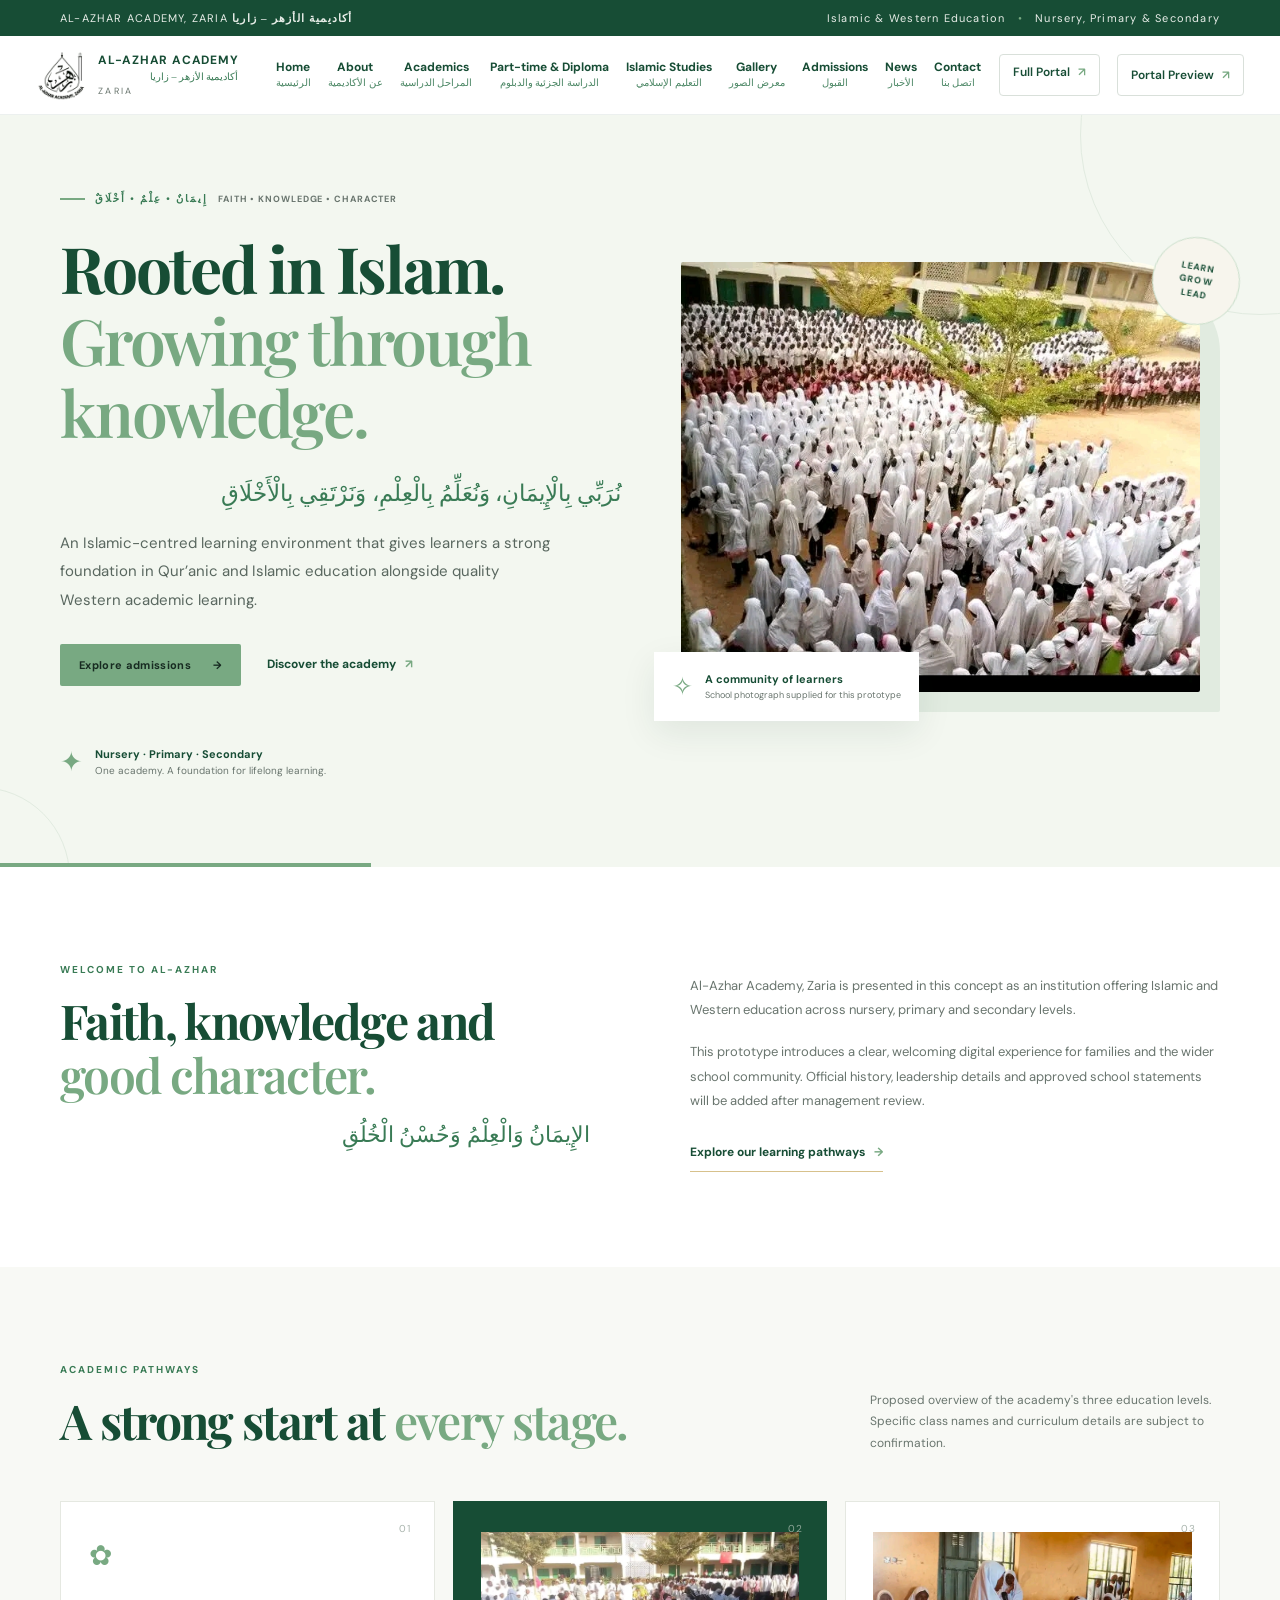
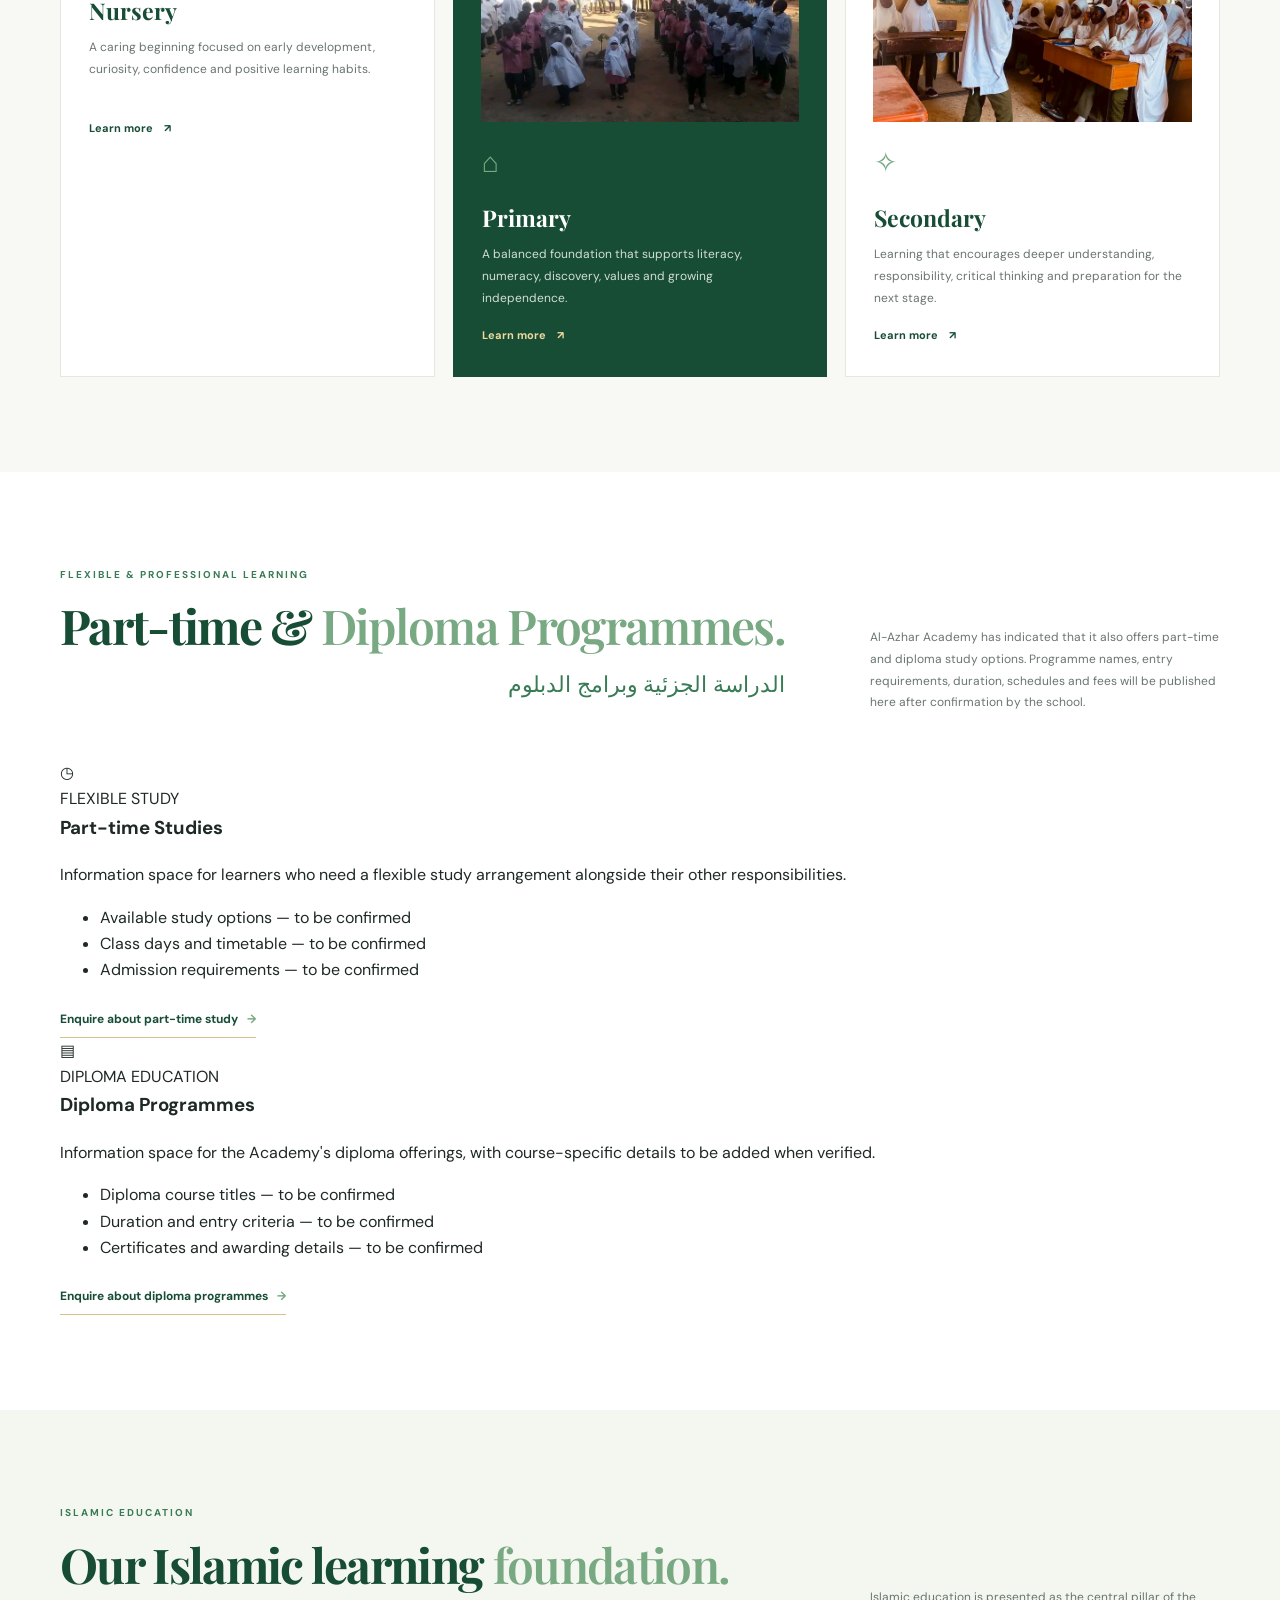
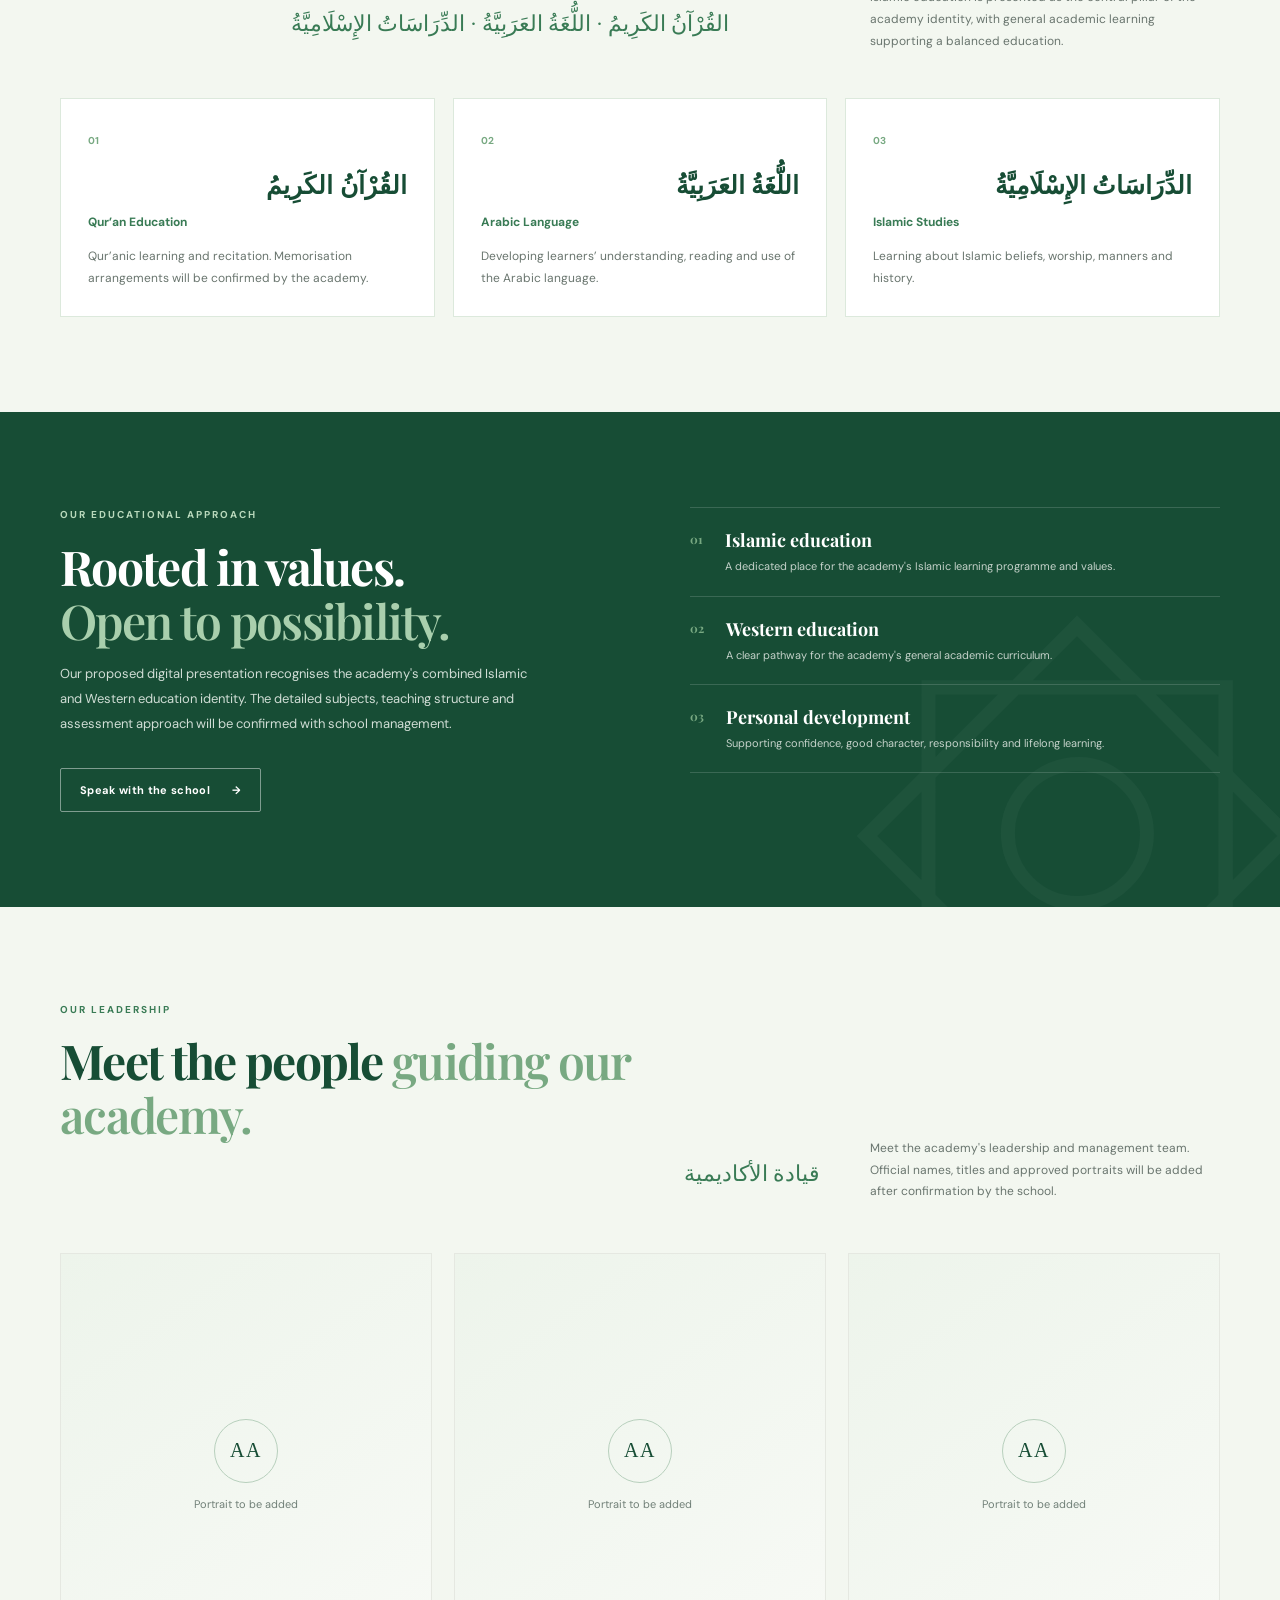
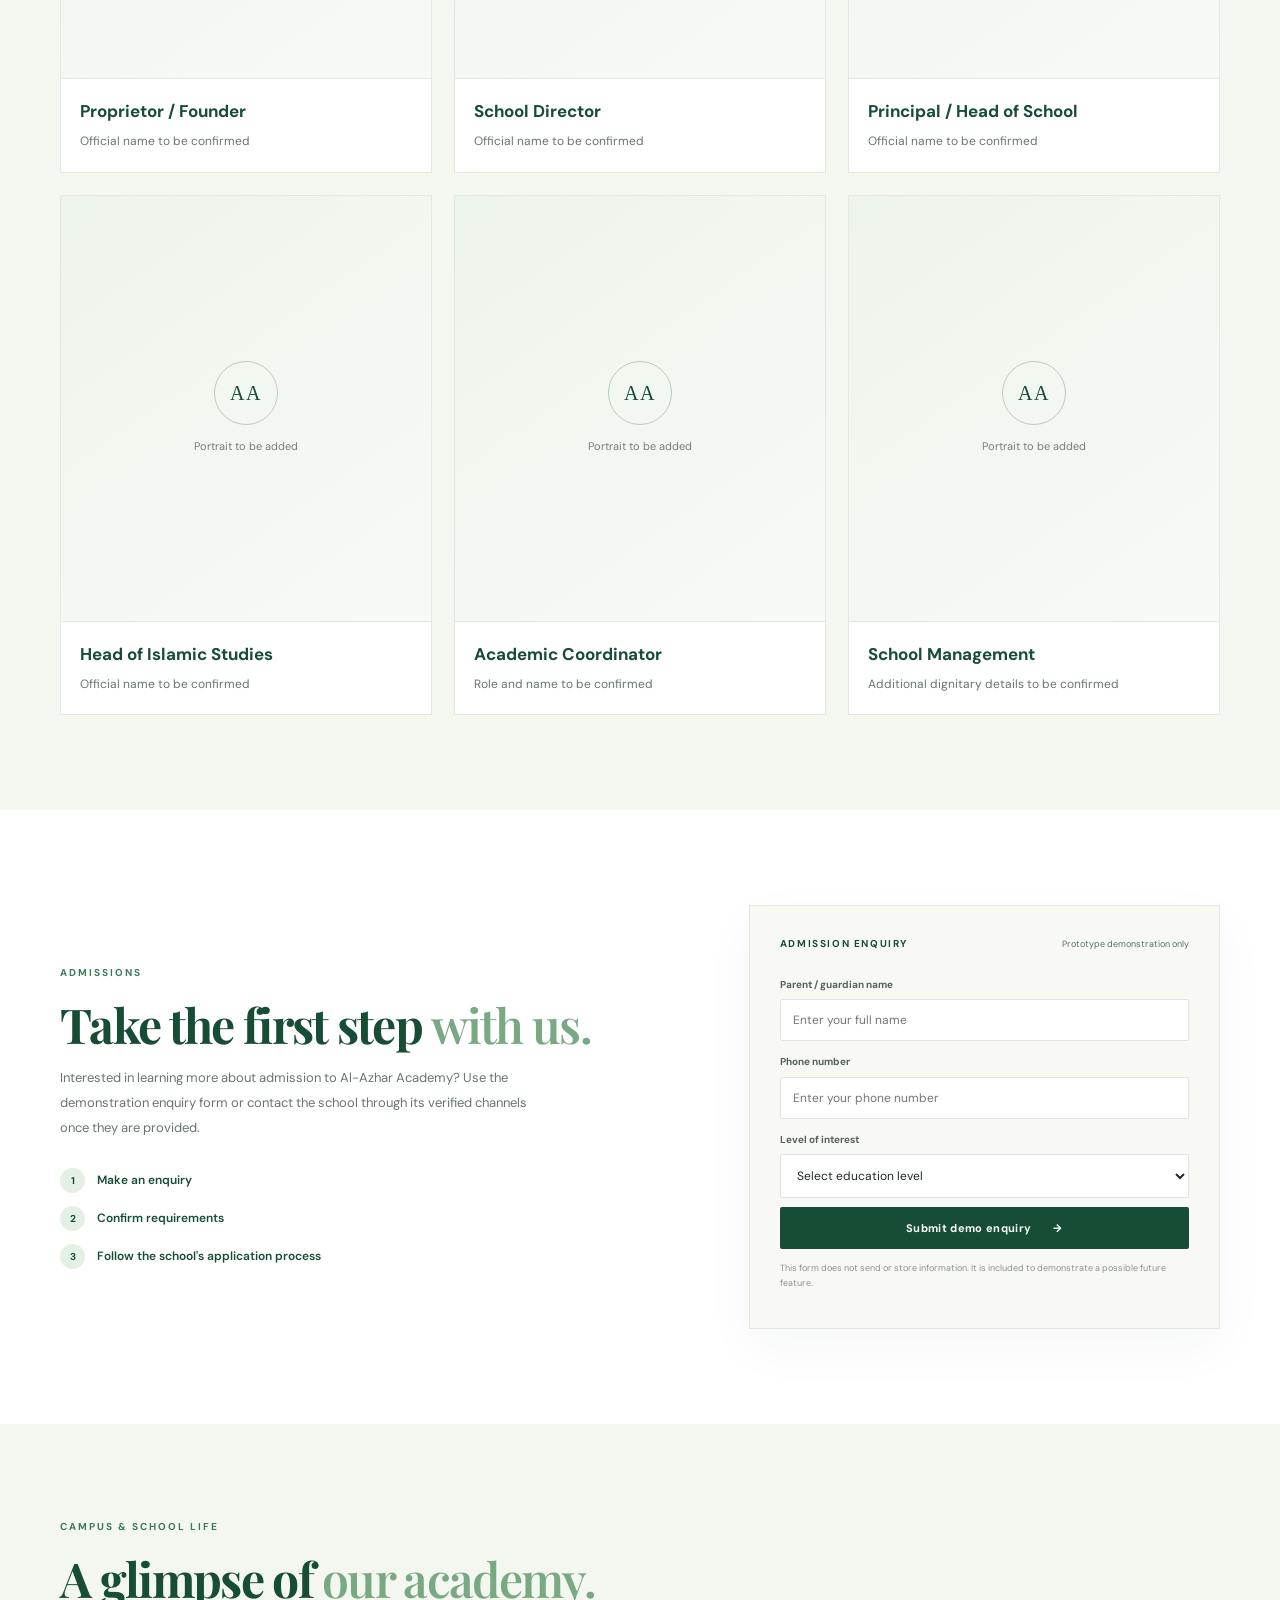
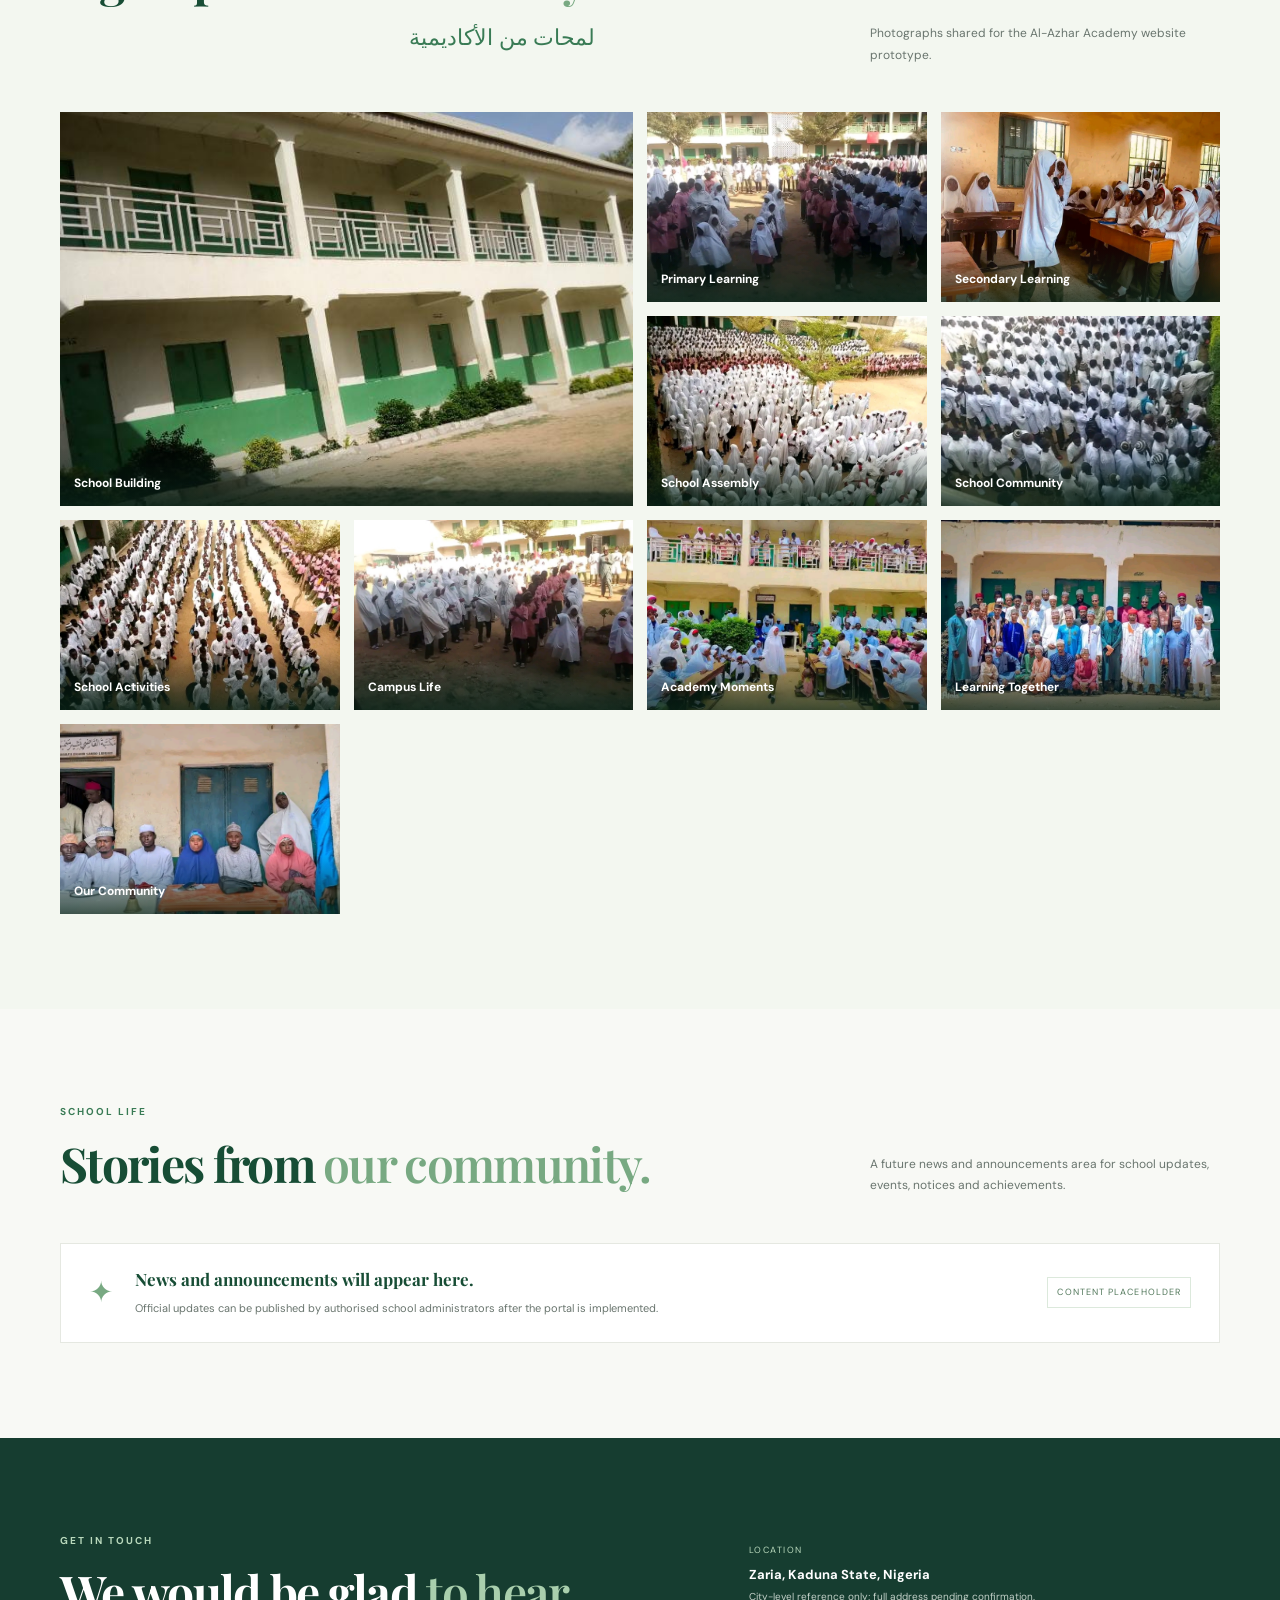
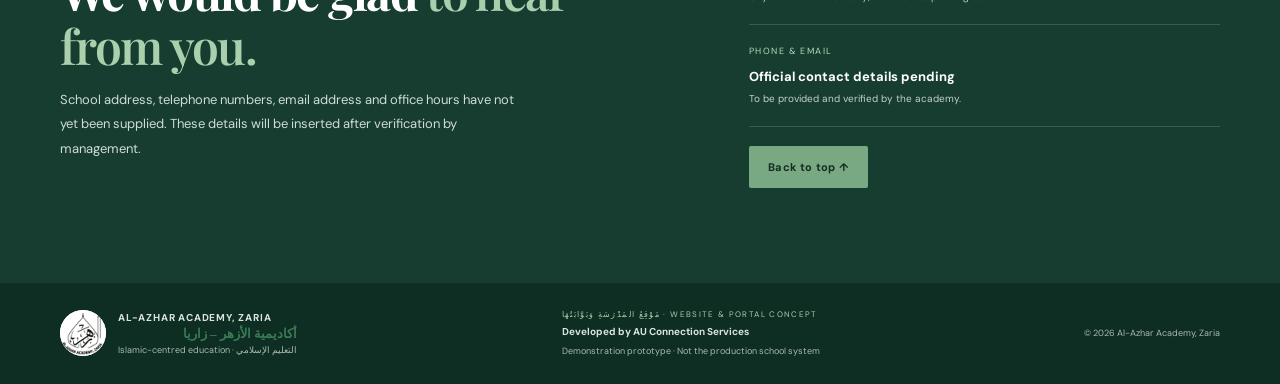
==== commit 3cf0da2b: "Add Part-time and Diploma programme information section" ====
--- a/index.html
+++ b/index.html
@@ -23,7 +23,7 @@
       <a class="brand" href="#home" aria-label="Al-Azhar Academy home"><img src="school-logo.jpg" alt="Al-Azhar Academy, Zaria official logo"><span><strong>AL-AZHAR ACADEMY</strong><b class="arabic-brand" lang="ar" dir="rtl">أكاديمية الأزهر – زاريا</b><small>ZARIA</small></span></a>
       <button class="menu-toggle" id="menuToggle" aria-label="Open navigation" aria-expanded="false">☰</button>
       <nav class="main-nav" id="mainNav" aria-label="Main navigation">
-        <a href="#home"><span class="nav-en">Home</span><small class="nav-ar" lang="ar" dir="rtl">الرئيسية</small></a><a href="#about"><span class="nav-en">About</span><small class="nav-ar" lang="ar" dir="rtl">عن الأكاديمية</small></a><a href="#programmes"><span class="nav-en">Academics</span><small class="nav-ar" lang="ar" dir="rtl">المراحل الدراسية</small></a><a href="#islamic"><span class="nav-en">Islamic Studies</span><small class="nav-ar" lang="ar" dir="rtl">التعليم الإسلامي</small></a><a href="#gallery"><span class="nav-en">Gallery</span><small class="nav-ar" lang="ar" dir="rtl">معرض الصور</small></a><a href="#admissions"><span class="nav-en">Admissions</span><small class="nav-ar" lang="ar" dir="rtl">القبول</small></a><a href="#news"><span class="nav-en">News</span><small class="nav-ar" lang="ar" dir="rtl">الأخبار</small></a><a href="#contact"><span class="nav-en">Contact</span><small class="nav-ar" lang="ar" dir="rtl">اتصل بنا</small></a><a href="portal.html" class="portal-button">Full Portal <span>↗</span></a><button class="portal-button" id="portalButton">Portal Preview <span>↗</span></button>
+        <a href="#home"><span class="nav-en">Home</span><small class="nav-ar" lang="ar" dir="rtl">الرئيسية</small></a><a href="#about"><span class="nav-en">About</span><small class="nav-ar" lang="ar" dir="rtl">عن الأكاديمية</small></a><a href="#programmes"><span class="nav-en">Academics</span><small class="nav-ar" lang="ar" dir="rtl">المراحل الدراسية</small></a><a href="#part-time-diploma"><span class="nav-en">Part-time &amp; Diploma</span><small class="nav-ar" lang="ar" dir="rtl">الدراسة الجزئية والدبلوم</small></a><a href="#islamic"><span class="nav-en">Islamic Studies</span><small class="nav-ar" lang="ar" dir="rtl">التعليم الإسلامي</small></a><a href="#gallery"><span class="nav-en">Gallery</span><small class="nav-ar" lang="ar" dir="rtl">معرض الصور</small></a><a href="#admissions"><span class="nav-en">Admissions</span><small class="nav-ar" lang="ar" dir="rtl">القبول</small></a><a href="#news"><span class="nav-en">News</span><small class="nav-ar" lang="ar" dir="rtl">الأخبار</small></a><a href="#contact"><span class="nav-en">Contact</span><small class="nav-ar" lang="ar" dir="rtl">اتصل بنا</small></a><a href="portal.html" class="portal-button">Full Portal <span>↗</span></a><button class="portal-button" id="portalButton">Portal Preview <span>↗</span></button>
       </nav>
     </div>
   </header>
@@ -38,7 +38,30 @@
       <article class="programme-card featured"><div class="programme-photo"><img src="images/primary-classroom.jpg.jpg" alt="Primary classroom"></div><div class="card-number">02</div><div class="programme-icon">⌂</div><h3>Primary</h3><p>A balanced foundation that supports literacy, numeracy, discovery, values and growing independence.</p><a href="#contact">Learn more <span>↗</span></a></article>
       <article class="programme-card"><div class="programme-photo"><img src="images/secondary-classroom.jpg.jpg" alt="Secondary classroom"></div><div class="card-number">03</div><div class="programme-icon">✧</div><h3>Secondary</h3><p>Learning that encourages deeper understanding, responsibility, critical thinking and preparation for the next stage.</p><a href="#contact">Learn more <span>↗</span></a></article>
     </div></div></section>
-    <section class="islamic section" id="islamic"><div class="container"><div class="section-heading"><div><p class="section-kicker">ISLAMIC EDUCATION</p><h2>Our Islamic learning <em>foundation.</em></h2><p class="arabic-heading" lang="ar" dir="rtl">القُرْآنُ الكَرِيمُ · اللُّغَةُ العَرَبِيَّةُ · الدِّرَاسَاتُ الإِسْلَامِيَّةُ</p></div><p>Islamic education is presented as the central pillar of the academy identity, with general academic learning supporting a balanced education.</p></div><div class="islamic-grid"><article><span>01</span><h3 lang="ar" dir="rtl">القُرْآنُ الكَرِيمُ</h3><b>Qur’an Education</b><p>Qur’anic learning and recitation. Memorisation arrangements will be confirmed by the academy.</p></article><article><span>02</span><h3 lang="ar" dir="rtl">اللُّغَةُ العَرَبِيَّةُ</h3><b>Arabic Language</b><p>Developing learners’ understanding, reading and use of the Arabic language.</p></article><article><span>03</span><h3 lang="ar" dir="rtl">الدِّرَاسَاتُ الإِسْلَامِيَّةُ</h3><b>Islamic Studies</b><p>Learning about Islamic beliefs, worship, manners and history.</p></article></div></div></section><section class="values section"><div class="container values-grid"><div class="values-copy"><p class="section-kicker light">OUR EDUCATIONAL APPROACH</p><h2>Rooted in values.<br><em>Open to possibility.</em></h2><p>Our proposed digital presentation recognises the academy's combined Islamic and Western education identity. The detailed subjects, teaching structure and assessment approach will be confirmed with school management.</p><a class="btn btn-outline" href="#contact">Speak with the school <span>→</span></a></div><div class="values-list"><div><span>01</span><section><h3>Islamic education</h3><p>A dedicated place for the academy's Islamic learning programme and values.</p></section></div><div><span>02</span><section><h3>Western education</h3><p>A clear pathway for the academy's general academic curriculum.</p></section></div><div><span>03</span><section><h3>Personal development</h3><p>Supporting confidence, good character, responsibility and lifelong learning.</p></section></div></div></div></section>
+        <!-- Part-time and Diploma information is included as a pathway; exact programme details await school confirmation. -->
+    <section class="flexible-study section" id="part-time-diploma">
+      <div class="container">
+        <div class="section-heading">
+          <div><p class="section-kicker">FLEXIBLE &amp; PROFESSIONAL LEARNING</p><h2>Part-time &amp; <em>Diploma Programmes.</em></h2><p class="arabic-heading" lang="ar" dir="rtl">الدراسة الجزئية وبرامج الدبلوم</p></div>
+          <p>Al-Azhar Academy has indicated that it also offers part-time and diploma study options. Programme names, entry requirements, duration, schedules and fees will be published here after confirmation by the school.</p>
+        </div>
+        <div class="flexible-study-grid">
+          <article class="flexible-study-card">
+            <div class="flexible-study-icon">◷</div><span class="pathway-label">FLEXIBLE STUDY</span>
+            <h3>Part-time Studies</h3><p>Information space for learners who need a flexible study arrangement alongside their other responsibilities.</p>
+            <ul><li>Available study options — to be confirmed</li><li>Class days and timetable — to be confirmed</li><li>Admission requirements — to be confirmed</li></ul>
+            <a class="under-link" href="#admissions">Enquire about part-time study <span>→</span></a>
+          </article>
+          <article class="flexible-study-card">
+            <div class="flexible-study-icon">▤</div><span class="pathway-label">DIPLOMA EDUCATION</span>
+            <h3>Diploma Programmes</h3><p>Information space for the Academy's diploma offerings, with course-specific details to be added when verified.</p>
+            <ul><li>Diploma course titles — to be confirmed</li><li>Duration and entry criteria — to be confirmed</li><li>Certificates and awarding details — to be confirmed</li></ul>
+            <a class="under-link" href="#admissions">Enquire about diploma programmes <span>→</span></a>
+          </article>
+        </div>
+      </div>
+    </section>
+<section class="islamic section" id="islamic"><div class="container"><div class="section-heading"><div><p class="section-kicker">ISLAMIC EDUCATION</p><h2>Our Islamic learning <em>foundation.</em></h2><p class="arabic-heading" lang="ar" dir="rtl">القُرْآنُ الكَرِيمُ · اللُّغَةُ العَرَبِيَّةُ · الدِّرَاسَاتُ الإِسْلَامِيَّةُ</p></div><p>Islamic education is presented as the central pillar of the academy identity, with general academic learning supporting a balanced education.</p></div><div class="islamic-grid"><article><span>01</span><h3 lang="ar" dir="rtl">القُرْآنُ الكَرِيمُ</h3><b>Qur’an Education</b><p>Qur’anic learning and recitation. Memorisation arrangements will be confirmed by the academy.</p></article><article><span>02</span><h3 lang="ar" dir="rtl">اللُّغَةُ العَرَبِيَّةُ</h3><b>Arabic Language</b><p>Developing learners’ understanding, reading and use of the Arabic language.</p></article><article><span>03</span><h3 lang="ar" dir="rtl">الدِّرَاسَاتُ الإِسْلَامِيَّةُ</h3><b>Islamic Studies</b><p>Learning about Islamic beliefs, worship, manners and history.</p></article></div></div></section><section class="values section"><div class="container values-grid"><div class="values-copy"><p class="section-kicker light">OUR EDUCATIONAL APPROACH</p><h2>Rooted in values.<br><em>Open to possibility.</em></h2><p>Our proposed digital presentation recognises the academy's combined Islamic and Western education identity. The detailed subjects, teaching structure and assessment approach will be confirmed with school management.</p><a class="btn btn-outline" href="#contact">Speak with the school <span>→</span></a></div><div class="values-list"><div><span>01</span><section><h3>Islamic education</h3><p>A dedicated place for the academy's Islamic learning programme and values.</p></section></div><div><span>02</span><section><h3>Western education</h3><p>A clear pathway for the academy's general academic curriculum.</p></section></div><div><span>03</span><section><h3>Personal development</h3><p>Supporting confidence, good character, responsibility and lifelong learning.</p></section></div></div></div></section>
     <!-- Leadership portraits are reserved placeholders until the school supplies approved photos and names. -->
     <section class="leadership section" id="leadership">
       <div class="container">
@@ -57,7 +80,7 @@
       </div>
     </section>
     <section class="admissions section" id="admissions"><div class="container admissions-grid"><div><p class="section-kicker">ADMISSIONS</p><h2>Take the first step <em>with us.</em></h2><p class="admissions-lead">Interested in learning more about admission to Al-Azhar Academy? Use the demonstration enquiry form or contact the school through its verified channels once they are provided.</p><div class="admission-steps"><span><b>1</b> Make an enquiry</span><span><b>2</b> Confirm requirements</span><span><b>3</b> Follow the school's application process</span></div></div>
-      <form class="enquiry-card" id="enquiryForm"><div class="form-title"><span>ADMISSION ENQUIRY</span><small>Prototype demonstration only</small></div><label for="parentName">Parent / guardian name</label><input id="parentName" name="parentName" required placeholder="Enter your full name"><label for="phone">Phone number</label><input id="phone" name="phone" required placeholder="Enter your phone number"><label for="level">Level of interest</label><select id="level" name="level" required><option value="">Select education level</option><option>Nursery</option><option>Primary</option><option>Secondary</option></select><button class="btn btn-green" type="submit">Submit demo enquiry <span>→</span></button><p class="form-disclaimer">This form does not send or store information. It is included to demonstrate a possible future feature.</p><div class="form-feedback" id="formFeedback" role="status"></div></form>
+      <form class="enquiry-card" id="enquiryForm"><div class="form-title"><span>ADMISSION ENQUIRY</span><small>Prototype demonstration only</small></div><label for="parentName">Parent / guardian name</label><input id="parentName" name="parentName" required placeholder="Enter your full name"><label for="phone">Phone number</label><input id="phone" name="phone" required placeholder="Enter your phone number"><label for="level">Level of interest</label><select id="level" name="level" required><option value="">Select education level</option><option>Nursery</option><option>Primary</option><option>Secondary</option><option>Part-time Studies</option><option>Diploma Programme</option></select><button class="btn btn-green" type="submit">Submit demo enquiry <span>→</span></button><p class="form-disclaimer">This form does not send or store information. It is included to demonstrate a possible future feature.</p><div class="form-feedback" id="formFeedback" role="status"></div></form>
     </div></section>
     <!-- School photo gallery uses the actual files uploaded to the repository. -->
     <section class="gallery-section section" id="gallery">
